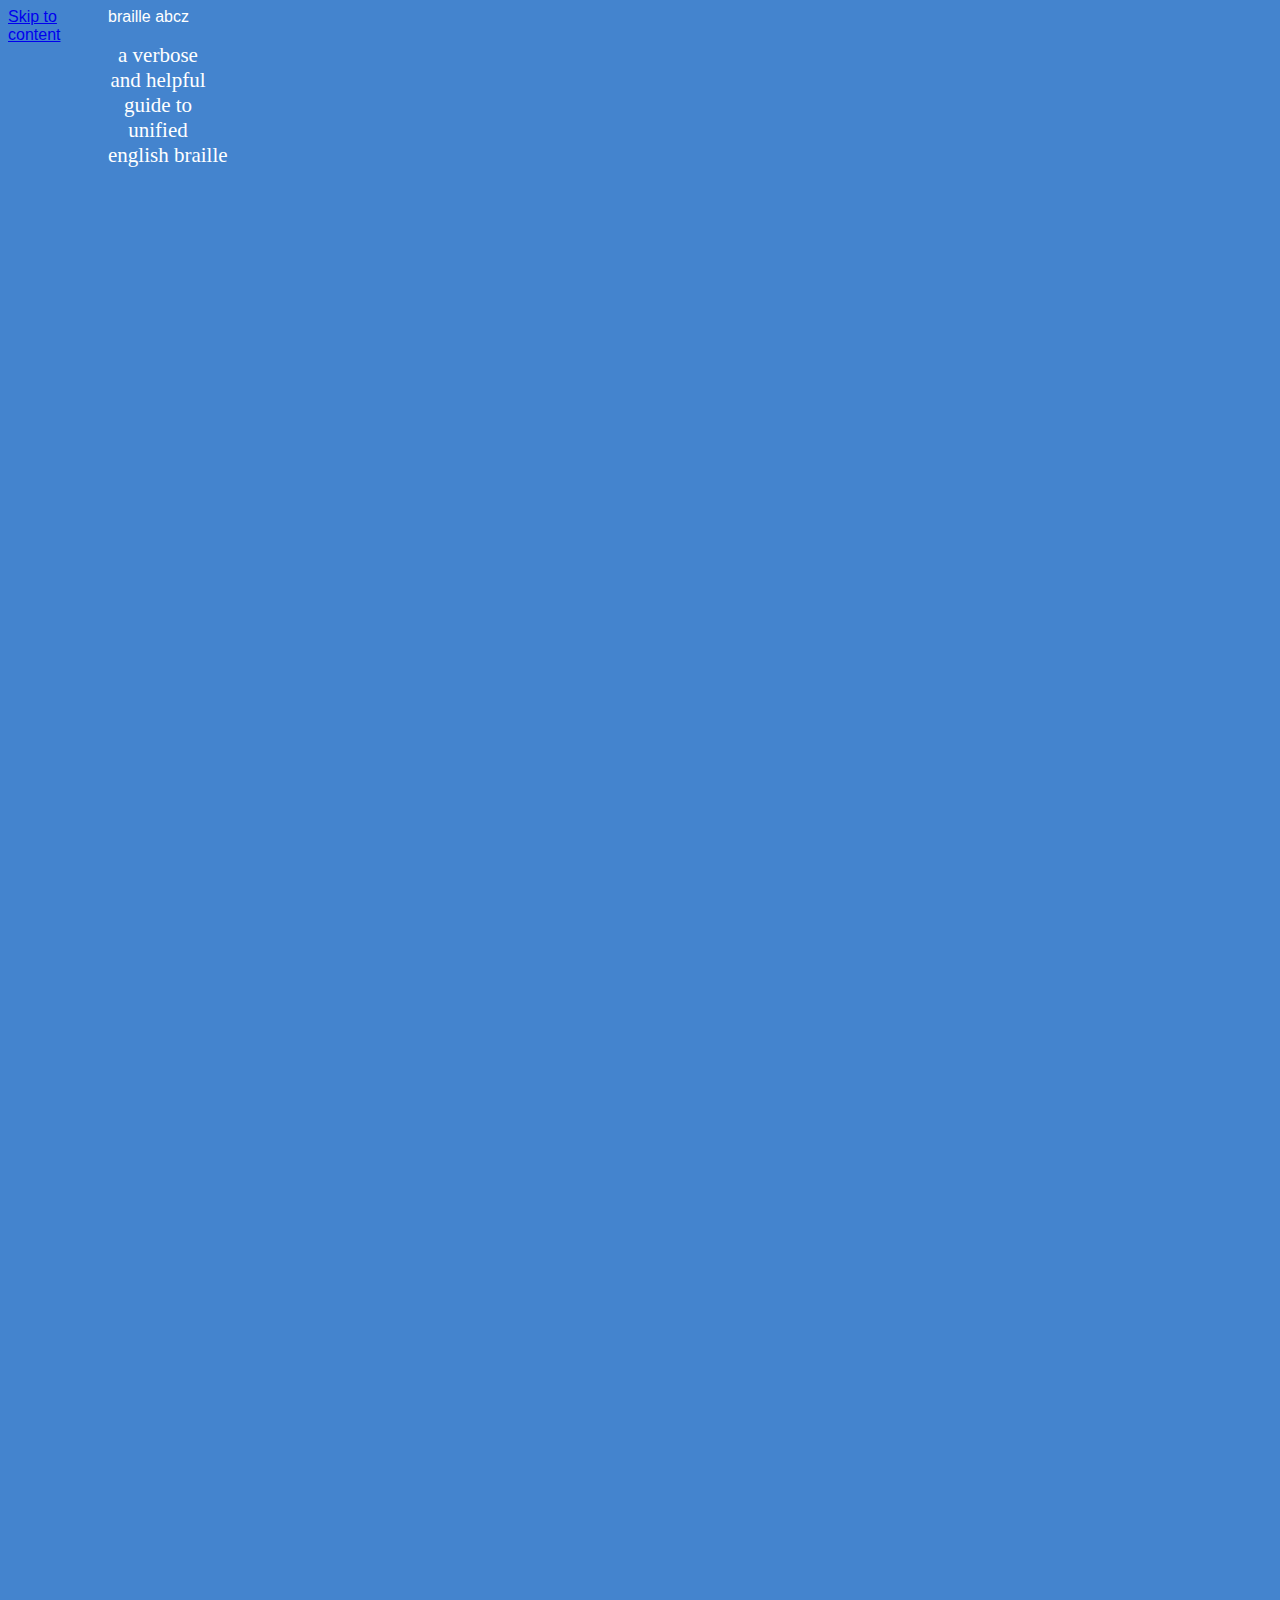
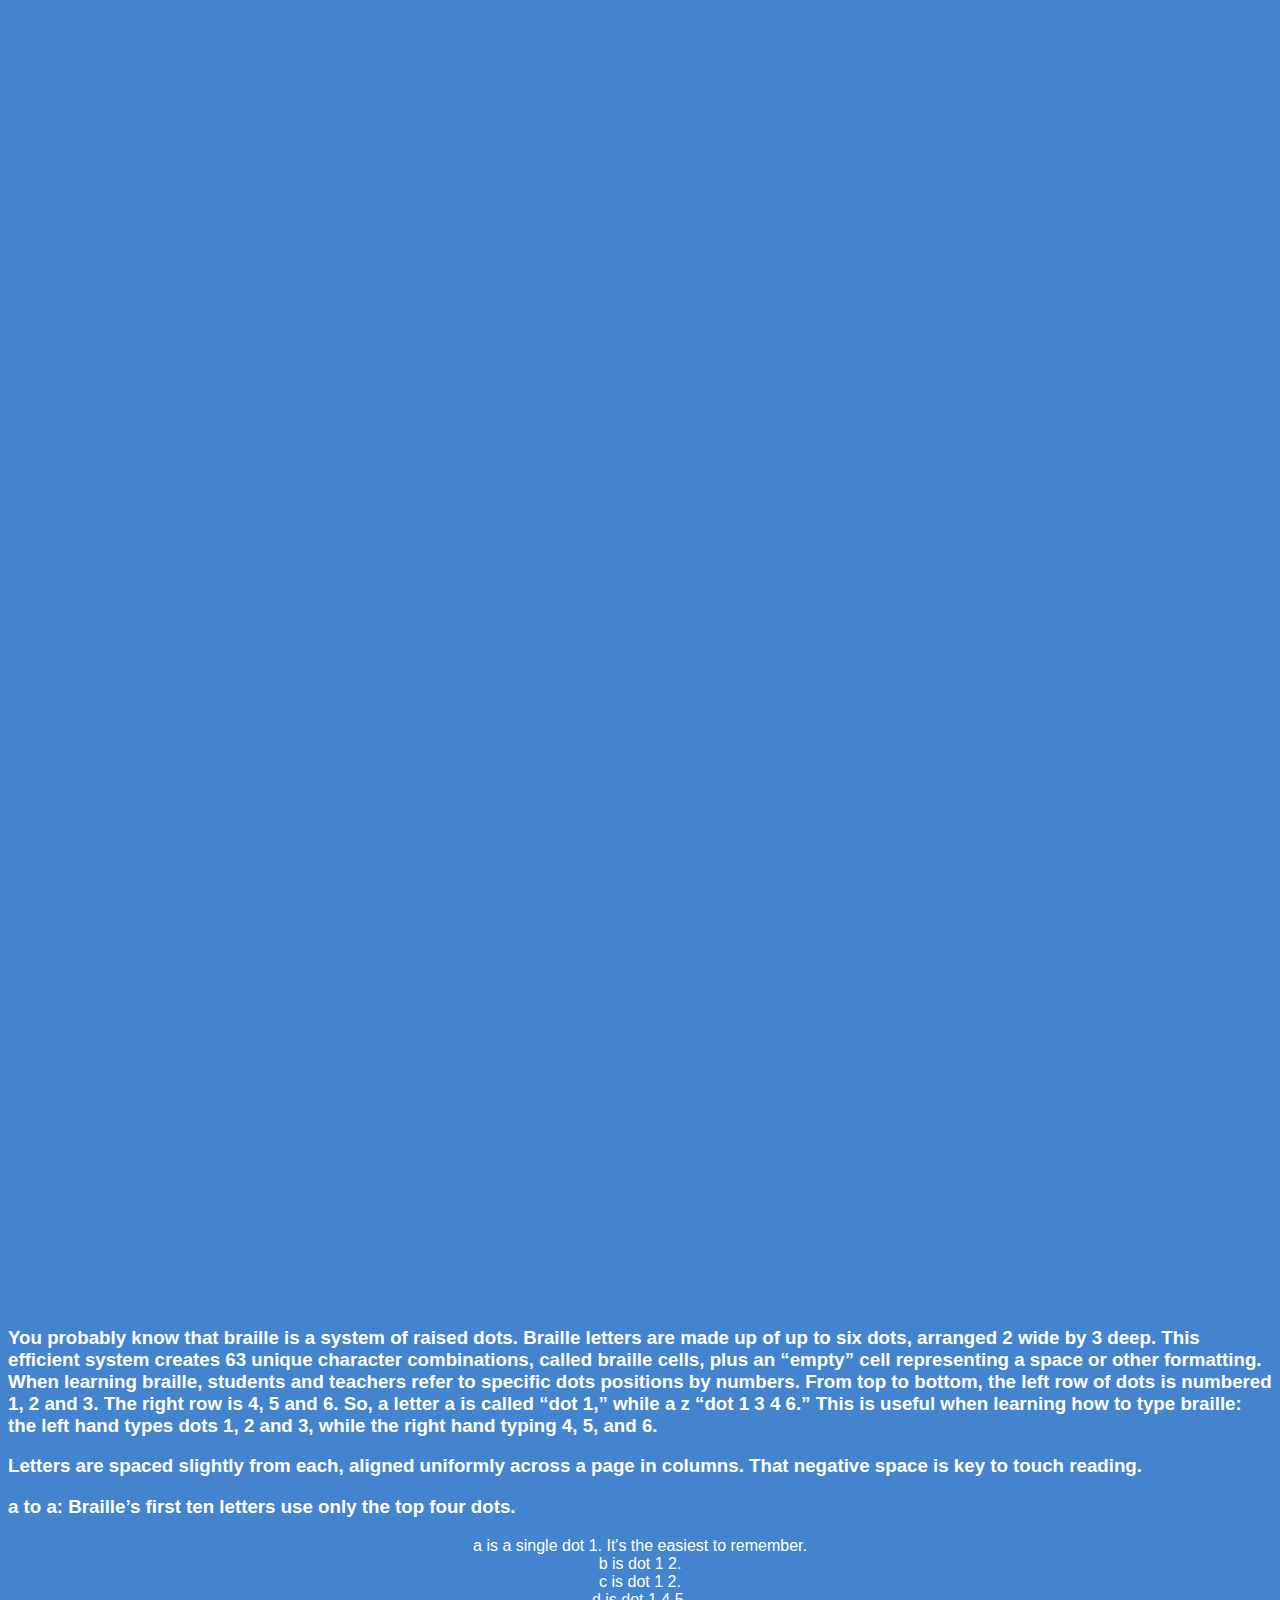
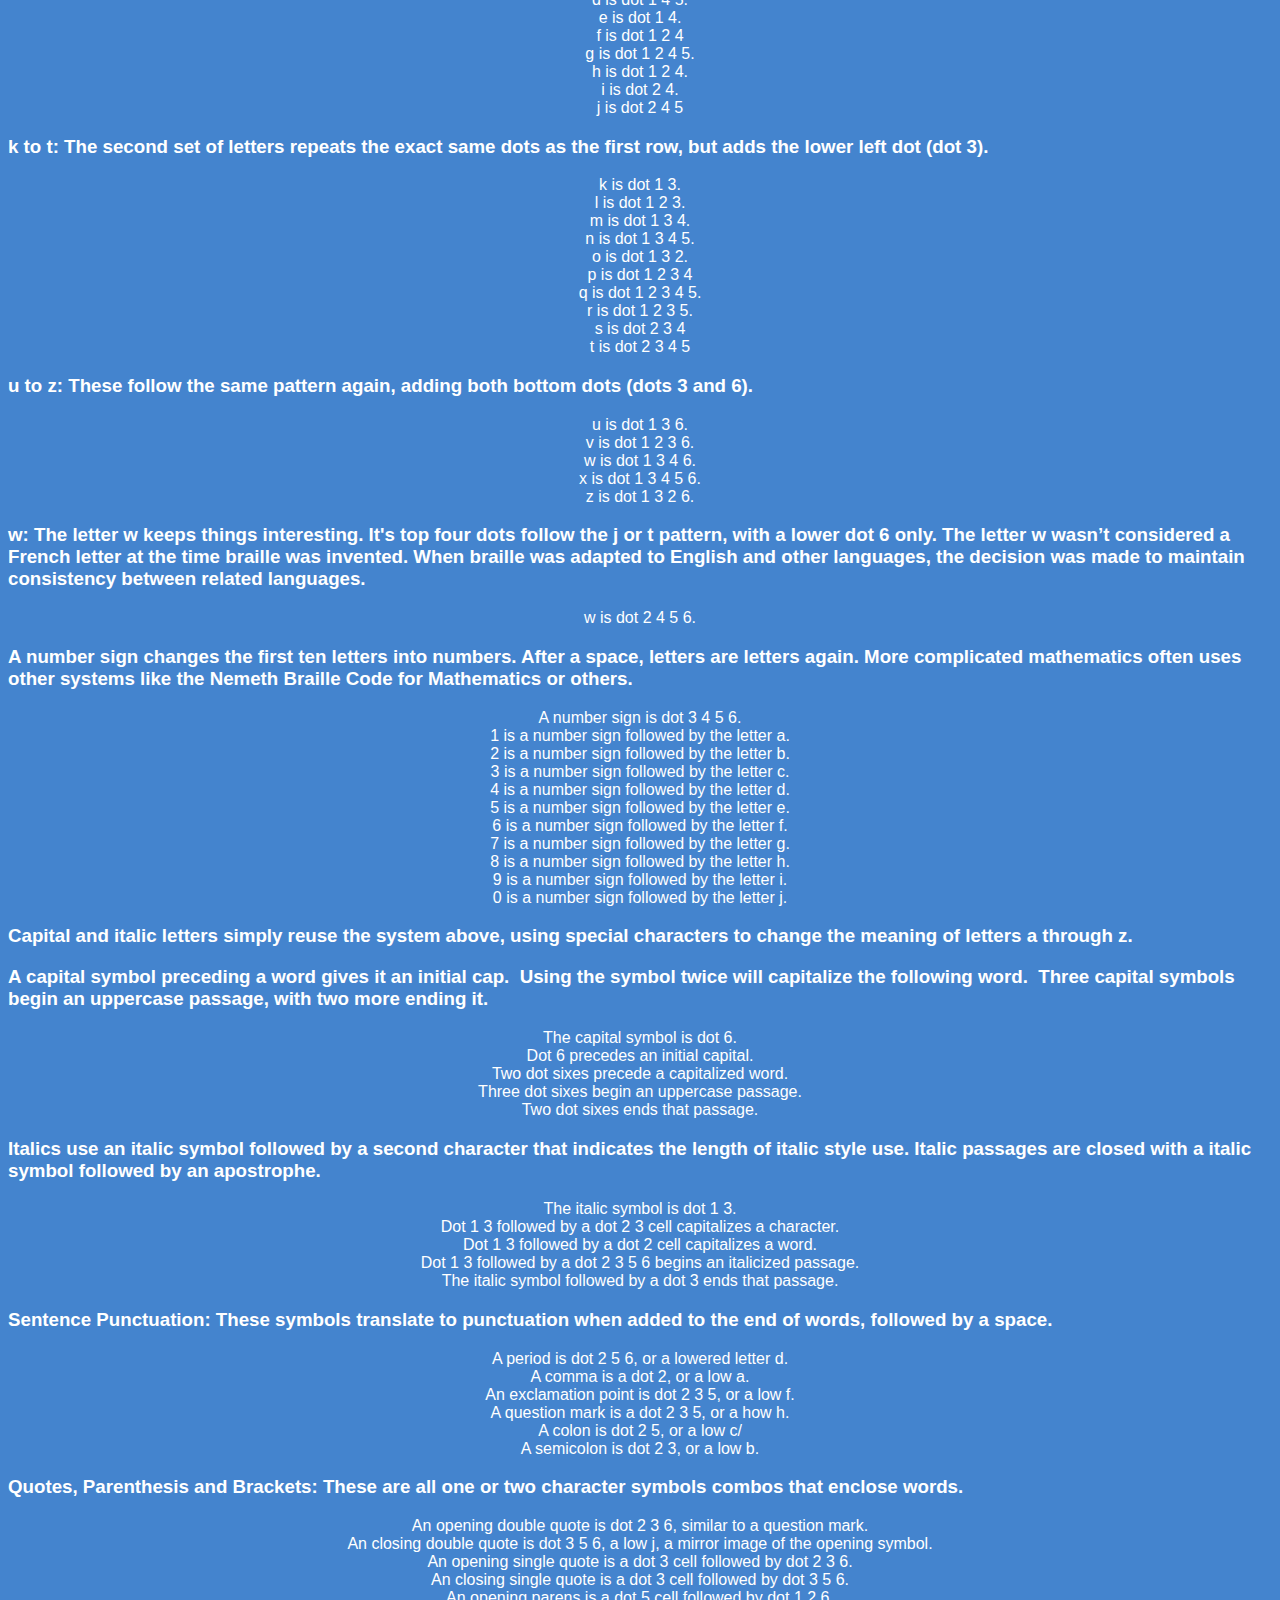
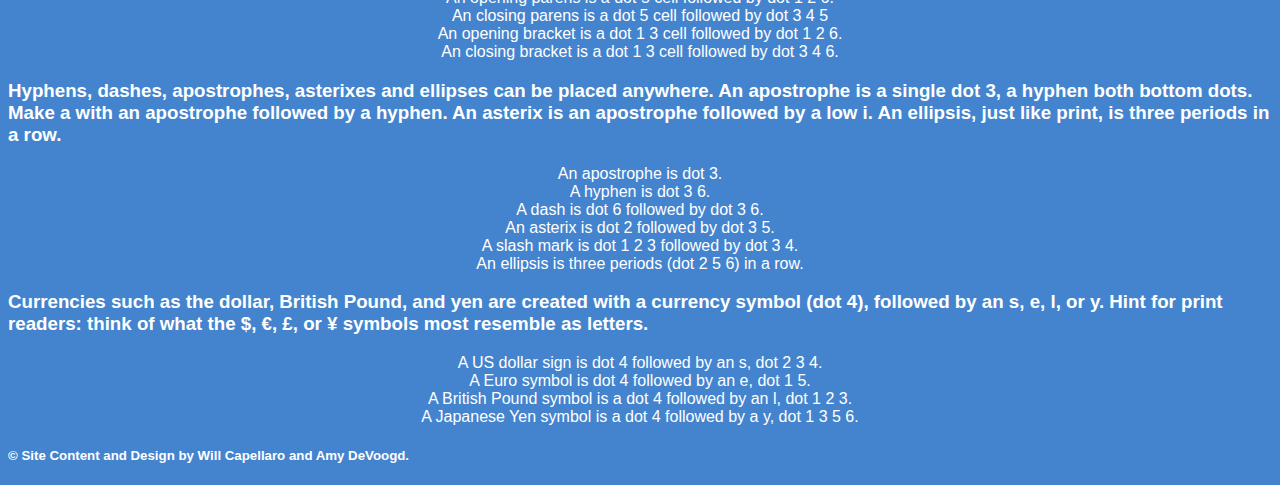
==== index.html @ 4ceb0cb9 "First commit for gh-pages" ====
<!DOCTYPE html>
<html lang="en-us">

<head>
  <meta http-equiv="X-UA-Compatible" content="IE=Edge">
  <meta name="viewport" content="width=device-width, initial-scale=1.0">
  <meta charset="UTF-8">

  <title>BrailleABCZ</title>

  <!-- Google fonts -->


  <!-- CSS -->
  <link rel="stylesheet" type="text/css" href="styles/font-awesome.css">
  <link rel="stylesheet" type="text/css" href="styles/normalize.css">
  <link rel="stylesheet" type="text/css" href="styles/main.css">

</head>


<body>
	<div class="container">
	  	<a href="#maincontent">Skip to content</a> 
		<div class="header"
			<H1>braille abcz</H1>
		  	<h2> a verbose and helpful guide to unified english braille </h2>
	  	</div>
	</div>
	


	<main id="maincontent">
		<div class="dots">
	  		<h3>You probably know that braille is a system of raised dots. Braille letters are made up of up to six dots, arranged 2 wide by 3 deep. This efficient system creates 63 unique character combinations, called braille cells, plus an <q>empty</q> cell representing a space or other formatting.

	  		When learning braille, students and teachers refer to specific dots positions by numbers. From top to bottom, the left row of dots is numbered 1, 2 and 3. The right row is 4, 5 and 6. So, a letter a is called <q>dot 1,</q> while a z <q>dot 1 3 4 6.</q> This is useful when learning how to type braille: the left hand types dots 1, 2 and 3, while the right hand typing 4, 5, and 6.</h3>
	  	</div>
	  	<div class="spacing">
	  		<h3>Letters are spaced slightly from each, aligned uniformly across a page in columns. That negative space is key to touch reading.</h3>
		</div>
		<div class="aj-caption">
			<h3>a to a: Braille’s first ten letters use only the top four dots. </h3>
		</div>
		<ul class="aj-content">
			<li>a is a single dot 1. It's the easiest to remember.</li>
			<li>b is dot 1 2.</li>
			<li>c is dot 1 2.</li>
			<li>d is dot 1 4 5.<li>
			<li>e is dot 1 4.</li>
			<li>f is dot 1 2 4</li>
			<li>g is dot 1 2 4 5.</li>
			<li>h is dot 1 2 4.</li>
			<li>i is dot 2 4.</li>
			<li>j is dot 2 4  5</li> 
		    </ul>
		<div class="kt-caption">
			<h3>k to t: The second set of letters repeats the exact same dots as the first row, but adds the lower left dot (dot 3).</h3>
		</div>
		<ul class="kt-content">
			<li>k is dot 1 3.</li>
			<li>l is dot 1 2 3.</li>
			<li>m is dot 1 3 4.</li>
			<li>n is dot 1 3 4 5.<li>
			<li>o is dot 1 3 2.</li>
			<li>p is dot 1 2 3 4</li>
			<li>q is dot 1 2 3 4 5.</li>
			<li>r is dot 1 2 3 5.</li>
			<li>s is dot 2 3 4</li>
			<li>t is dot 2 3 4 5</li> 
			</ul>
	  	<div class="uz-caption">
			<h3>u to z: These follow the same pattern again, adding both bottom dots (dots 3 and 6).</h3>
		</div>
			<ul class="uz-content">
				<li>u is dot 1 3 6.</li>
				<li>v is dot 1 2 3 6.</li>
				<li>w is dot 1 3 4 6.</li>
				<li>x is dot 1 3 4 5 6.<li>
				<li>z is dot 1 3 2 6.</li>
			</ul>
		<div class="w-caption">
			<h3>w: The letter w keeps things interesting. It's top four dots follow the j or t pattern, with a lower dot 6 only.
			
			The letter w wasn’t considered a French letter at the time braille was invented. When braille was adapted to English and other languages, the decision was made to maintain consistency between related languages.</h3>			
		</div>
			<ul class="w-content">
				<li>w is dot 2 4 5 6.</li>
			</ul>
		</div>
		<div class="numbers-caption">
			<h3>A number sign changes the first ten letters into numbers. After a space, letters are letters again. More complicated mathematics often uses other systems like the Nemeth Braille Code for Mathematics or others.</h3>
		</div>
		<ul class="numbers-content">
			<li>A number sign is dot 3 4 5 6.</li>
			<li>1 is a number sign followed by the letter a.</li>
			<li>2 is a number sign followed by the letter b.</li>
			<li>3 is a number sign followed by the letter c.</li>
			<li>4 is a number sign followed by the letter d.</li>
			<li>5 is a number sign followed by the letter e.</li>
			<li>6 is a number sign followed by the letter f.</li>
			<li>7 is a number sign followed by the letter g.</li>
			<li>8 is a number sign followed by the letter h.</li>
			<li>9 is a number sign followed by the letter i.</li>
			<li>0 is a number sign followed by the letter j.</li>
		</ul>
		<div class="capsital-caption">
			<h3>Capital and italic letters simply reuse the system above, using special characters to change the meaning of letters a through z.</h3>
		</div>
		<div class="caps-caption">
			<h3>A capital symbol preceding a word gives it an initial cap.  Using the symbol twice will capitalize the following word.  Three capital symbols begin an uppercase passage, with two more ending it.</h3>
		</div>
		<ul class="caps-content">
			<li>The capital symbol is dot 6.</li>
			<li>Dot 6 precedes an initial capital.</li>
			<li>Two dot sixes precede a capitalized word.</li>
			<li>Three dot sixes begin an uppercase passage.</li>
			<li>Two dot sixes ends that passage.</li>
		</ul>
		<div class="ital-caption">
			<h3>Italics use an italic symbol followed by a second character that indicates the length of italic style use. Italic passages are closed with a italic symbol followed by an apostrophe.</h3>
		</div>
		<ul class="ital-content">
			<li>The italic symbol is dot 1 3.</li>
			<li>Dot 1 3 followed by a dot 2 3 cell capitalizes a character.</li>
			<li>Dot 1 3 followed by a dot 2 cell capitalizes a word.</li>
			<li>Dot 1 3 followed by a dot 2 3 5 6 begins an italicized passage.</li>
			<li>The italic symbol followed by a dot 3 ends that passage.</li>
		</ul>
		<div class="sentence-caption">
			<h3>Sentence Punctuation: These symbols translate to punctuation when added to the end of words, followed by a space.</h3>
		</div>
		<ul class="sentence-content">
			<li>A period is dot 2 5 6, or a lowered letter d.</li>
			<li>A comma is a dot 2, or a low a.</li>
			<li>An exclamation point is dot 2 3 5, or a low f.</li>
			<li>A question mark is a dot 2 3 5, or a how h.</li>
			<li>A colon is dot 2 5, or a low c/</li>
			<li>A semicolon is dot 2 3, or a low b.</li>
		</ul>
		<div class="enclosures-caption">
			<h3>Quotes, Parenthesis and Brackets: These are all one or two character symbols combos that enclose words.</h3>
		</div>
		<ul class="enclosures-content">
			<li>An opening double quote is dot 2 3 6, similar to a question mark.</li>
			<li>An closing double quote is dot 3 5 6, a low j, a mirror image of the opening symbol.</li>
			<li>An opening single quote is a dot 3 cell followed by dot 2 3 6.</li>
			<li>An closing single quote is a dot 3 cell followed by dot 3 5 6.</li>
			<li>An opening parens is a dot 5 cell followed by dot 1 2 6.</li>
			<li>An closing parens is a dot 5 cell followed by dot 3 4 5</li>		
			<li>An opening bracket is a dot 1 3 cell followed by dot 1 2 6.</li>
			<li>An closing bracket is a dot 1 3 cell followed by dot 3 4 6.</li>
		</ul>
		<div class="special-caption">
			<h3>Hyphens, dashes, apostrophes, asterixes and ellipses can be placed anywhere. An apostrophe is a single dot 3, a hyphen both bottom dots. Make a with an apostrophe followed by a hyphen. An asterix is an apostrophe followed by a low i. An ellipsis, just like print, is three periods in a row.</h3>
		</div>
		<ul class="special-content">
			<li>An apostrophe is dot 3.</li>
			<li>A hyphen is dot 3 6.</li>
			<li>A dash is dot 6 followed by dot 3 6.</li>
			<li>An asterix is dot 2 followed by dot 3 5.</li>
			<li>A slash mark is dot 1 2 3 followed by dot 3 4.</li>
			<li>An ellipsis is three periods (dot 2 5 6) in a row.</li>
		</ul>
		<div class="currency-caption">
			<h3>Currencies such as the dollar, British Pound, and yen are created with a currency symbol (dot 4), followed by an s, e, l, or y. Hint for print readers: think of what the $, €, £, or ¥ symbols most resemble as letters.</h3>
			</div>
		<ul class="currency-content">
			<li>A US dollar sign is dot 4 followed by an s, dot 2 3 4.</li>
			<li>A Euro symbol is dot 4 followed by an e, dot 1 5.</li>
			<li>A British Pound symbol is a dot 4 followed by an l, dot 1 2 3.</li>
			<li>A Japanese Yen symbol is a dot 4 followed by a y, dot 1 3 5 6.</li>
		</ul>
	</main>
	<footer>
		<h5>&copy; Site Content and Design by Will Capellaro and Amy DeVoogd.
	</footer>
</body>
---- styles/main.css ----
/* fonts */

body {
	font-family: 'Segoe UI', Helvetica, Arial, sans-serif;
	color: #FFF;
}

h1 {
	font-family: 'Segoe UI';
	font-size: 80px;
	font-weight: 900;
	text-align: center;
}

h2 {
	font-family: 'Lucida Grande';
	font-size: 21px;
	font-weight: 400;
	text-align: center;
	color: #FFF;
}


/* grid */

.container {
	display: grid;
/*	grid-template-columns: repeat(100px, 10fr);   */
    grid-template-columns: 100px 100px 100px 100px 100px 100px 100px 100px 100px 100px;
    grid-template-rows: 400px repeat(10, 50px 100px 100px);
	grid-gap: 0px;
}

body {
	background-color: #4484CE;
}

/* title */

.title {
	grid-column: 1 / -1;
	grid-row: 1 / 1;
}

ul, li {
  margin: 0;
  padding: 0;
  list-style: none;
}

ul {
	display: grid;
	text-align: center;
}

/* row-aj */

.rowaj-caption {
	text-align: center;
	grid-column: 4 / 7;
	grid-row: 2 / 2;
}

.rowaj-content {
	grid-column: 1 / -1;
	grid-row: 3 / 3;
	display: none;
}

.rowaj-content li:nth-child(1) {
	grid-column: 1 / 1;
	color: yellow
}

.rowaj-content li:nth-child(2) {
	grid-column: 2 / 2;
	color: green;
}

.rowaj-content li:nth-child(3) {
	grid-column: 3 / 3;
	color: orange;
}

.rowaj-content li::first-letter {
  font-weight: bold;
  color: red;
  display: relative;
}

.letters-caption {
	text-align: center;
	grid-column: 4 / 7;
	grid-row: 4 / 4;
}

.letters-grid {
	background: white;
	font-size: 3em;
	grid-row: 5 / 5;
	color: grey;
	align-items: center;
}

.letters-grid li:nth-child(1) {
	grid-column: 1 / 1;
}

.letters-grid li:nth-child(2) {
	grid-column: 2 / 2;
	margin: auto;
	justify-self: center;
	align-self: center;
	justify-items: center;
	align-items: center;
	justify-content: center;
	align-content: center;
}

.letters-grid li:nth-child(3) {
	grid-column: 3 / 3;
}

.letters-grid li:nth-child(4) {
	grid-column: 4 / 4;
}

.letters-grid li:nth-child(5) {
	grid-column: 5 / 5;
}

.letters-grid li:nth-child(6) {
	grid-column: 6 / 6;
}

.letters-grid li:nth-child(7) {
	grid-column: 7 / 7;
}

.letters-grid li:nth-child(8) {
	grid-column: 8 / 8;
}

.letters-grid li:nth-child(9) {
	grid-column: 9 / 9;
}

.letters-grid li:nth-child(10) {
	grid-column: 10 / 10;
}

.letters-grid {
	grid-column: 1 / -1;
	grid-row: 6 / 6;
}
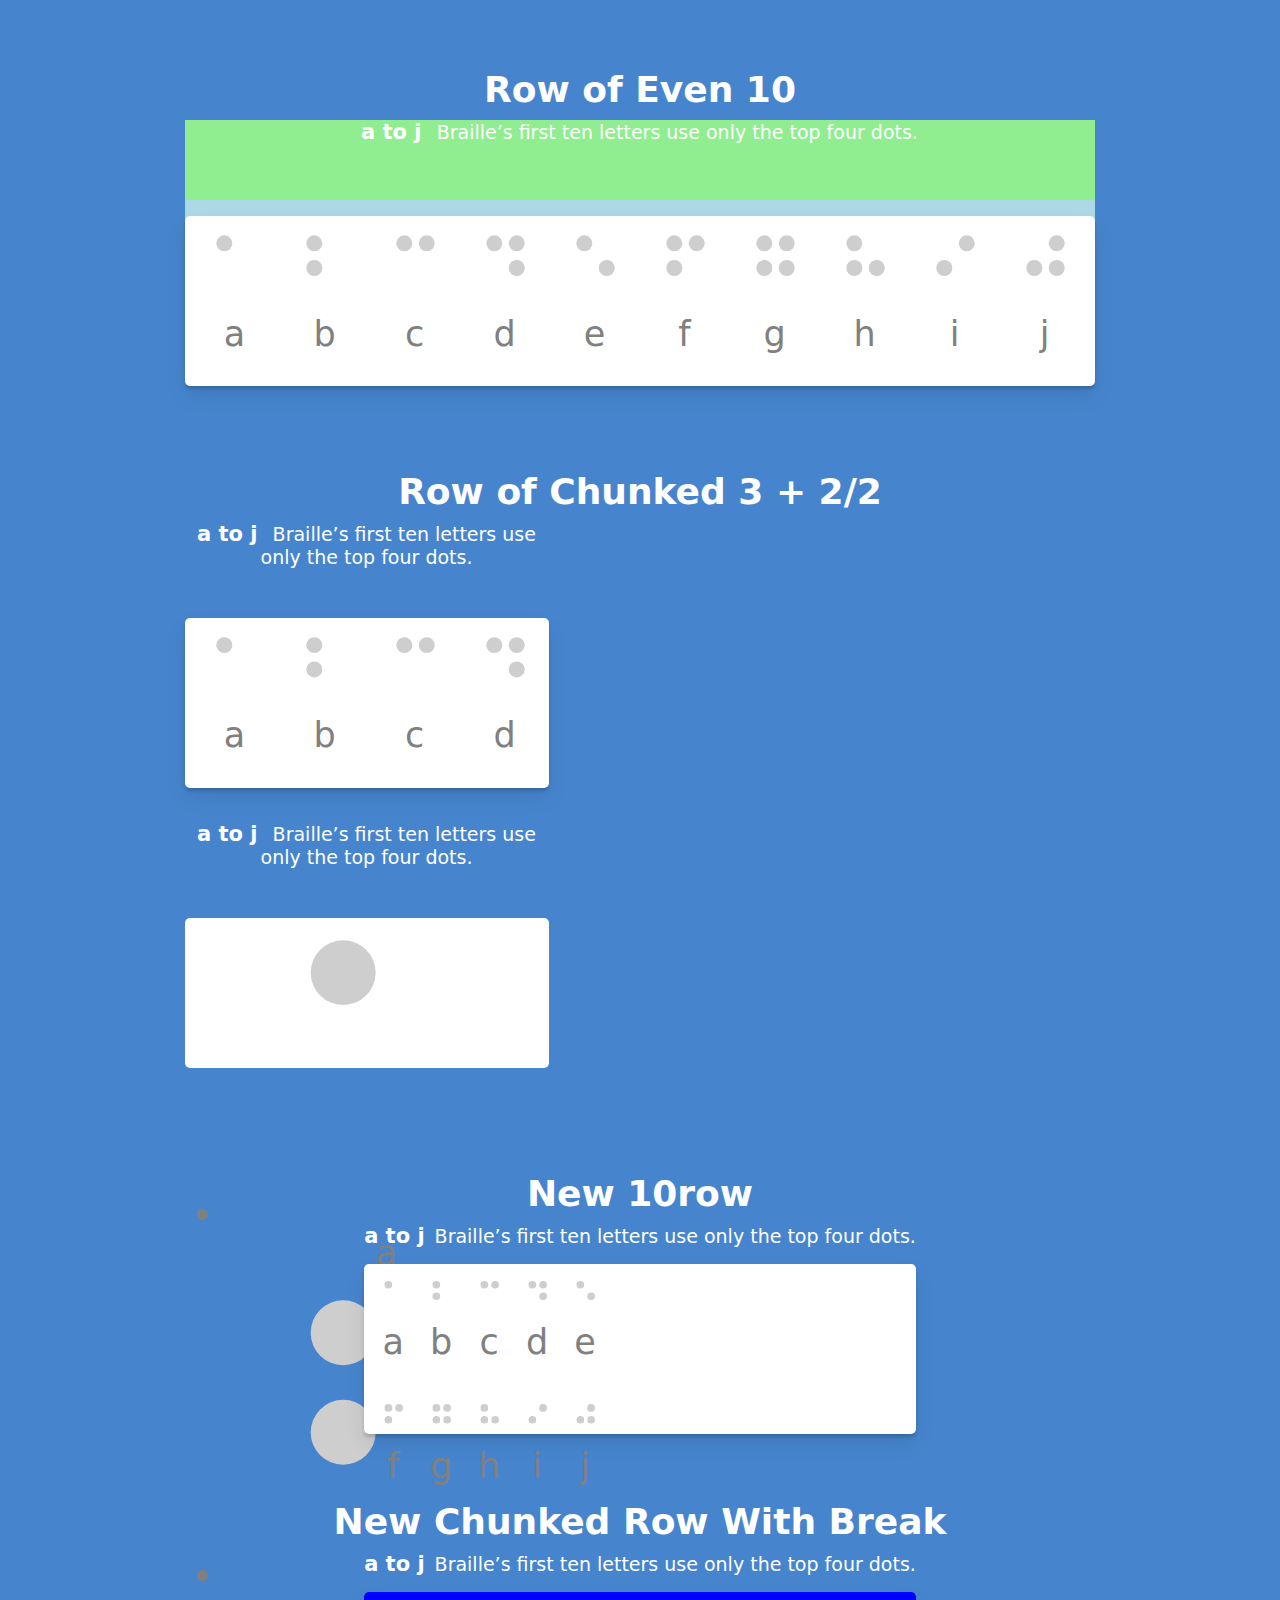
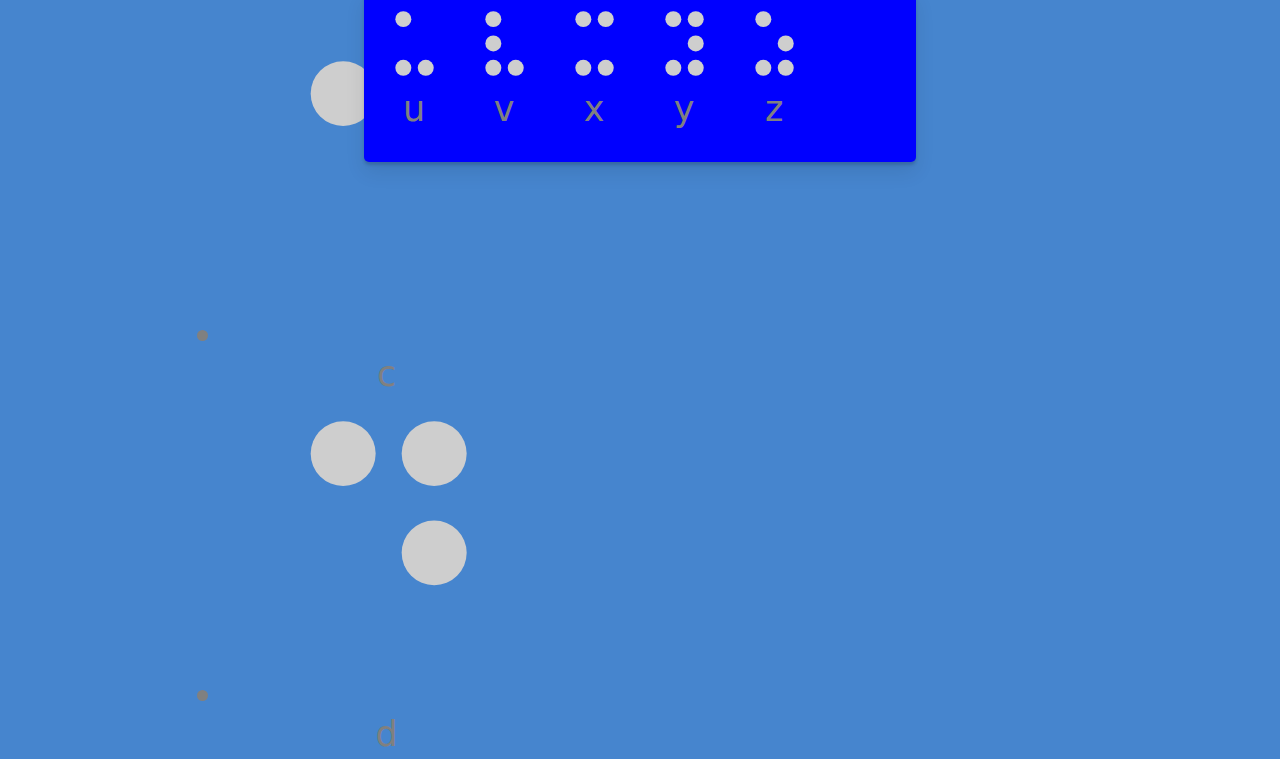
==== commit 05a3f85a: "iteration" ====
--- a/index.html
+++ b/index.html
@@ -5,176 +5,129 @@
   <meta http-equiv="X-UA-Compatible" content="IE=Edge">
   <meta name="viewport" content="width=device-width, initial-scale=1.0">
   <meta charset="UTF-8">
-
-  <title>BrailleABCZ</title>
-
-  <!-- Google fonts -->
-
-
-  <!-- CSS -->
+  <title>Use braille while you still can</title>
   <link rel="stylesheet" type="text/css" href="styles/font-awesome.css">
   <link rel="stylesheet" type="text/css" href="styles/normalize.css">
   <link rel="stylesheet" type="text/css" href="styles/main.css">
-
 </head>
 
 
 <body>
-	<div class="container">
-	  	<a href="#maincontent">Skip to content</a> 
-		<div class="header"
-			<H1>braille abcz</H1>
-		  	<h2> a verbose and helpful guide to unified english braille </h2>
-	  	</div>
-	</div>
-	
+	<main id="maincontent">
 
 
-	<main id="maincontent">
-		<div class="dots">
-	  		<h3>You probably know that braille is a system of raised dots. Braille letters are made up of up to six dots, arranged 2 wide by 3 deep. This efficient system creates 63 unique character combinations, called braille cells, plus an <q>empty</q> cell representing a space or other formatting.
 
-	  		When learning braille, students and teachers refer to specific dots positions by numbers. From top to bottom, the left row of dots is numbered 1, 2 and 3. The right row is 4, 5 and 6. So, a letter a is called <q>dot 1,</q> while a z <q>dot 1 3 4 6.</q> This is useful when learning how to type braille: the left hand types dots 1, 2 and 3, while the right hand typing 4, 5, and 6.</h3>
-	  	</div>
-	  	<div class="spacing">
-	  		<h3>Letters are spaced slightly from each, aligned uniformly across a page in columns. That negative space is key to touch reading.</h3>
+
+<h2>Row of Even 10</h2>
+
+	<div class="stripe_ten">
+		<div>
+			<h3>a to j</h3>
+			<p>Braille’s first ten letters use only the top four dots. </p>
 		</div>
-		<div class="aj-caption">
-			<h3>a to a: Braille’s first ten letters use only the top four dots. </h3>
+		<div>
+			<ul class="stripe_ten_ten_grid">
+			<li><img src="braille/dot1_a.svg" alt="a is a single dot 1. It's the easiest to remember." title="a is a single dot 1. It's the easiest to remember."><br>a</li>
+			<li><img src="braille/dot12_b.svg" alt="b is dot 1 2." title="b is dot 1 2."><br>b</li>
+			<li><img src="braille/dot14_c.svg" alt="c is dot 1 4." title="c is dot 1 4."><br>c</li>
+			<li title="d is dot 1 4 5."><img src="braille/dot145_d.svg" alt="d is dot 1 4 5."><br>d</li>
+			<li><img src="braille/dot15_e.svg" alt="e is dot 1 5." title="e is dot 1 5."><br>e</li>
+			<li><img src="braille/dot124_f.svg" alt="f is dot 1 2 4." title="f is dot 1 2 4."><br>f</li>
+			<li><img src="braille/dot1245_g.svg" alt="g is dot 1 2 4 5." title="g is dot 1 2 4 5."><br>g</li>
+			<li><img src="braille/dot125_h.svg" alt="h is dot 1 2 5." title="h is dot 1 2 5."><br>h</li>
+			<li><img src="braille/dot24_i.svg" alt="i is dot 2 4." title="i is dot 2 4."><br>i</li>
+			<li><img src="braille/dot245_j.svg" alt="j is dot 2 4 5." title="j is dot 2 4 5."><br>j</li> 
 		</div>
-		<ul class="aj-content">
-			<li>a is a single dot 1. It's the easiest to remember.</li>
-			<li>b is dot 1 2.</li>
-			<li>c is dot 1 2.</li>
-			<li>d is dot 1 4 5.<li>
-			<li>e is dot 1 4.</li>
-			<li>f is dot 1 2 4</li>
-			<li>g is dot 1 2 4 5.</li>
-			<li>h is dot 1 2 4.</li>
-			<li>i is dot 2 4.</li>
-			<li>j is dot 2 4  5</li> 
-		    </ul>
-		<div class="kt-caption">
-			<h3>k to t: The second set of letters repeats the exact same dots as the first row, but adds the lower left dot (dot 3).</h3>
+		</ul>	
+	</div>
+
+
+<h2>Row of Chunked 3 + 2/2</h2>
+
+	<div class="stripe_four">
+		<div>
+			<h3>a to j</h3>
+			<p>Braille’s first ten letters use only the top four dots. </p>
 		</div>
-		<ul class="kt-content">
-			<li>k is dot 1 3.</li>
-			<li>l is dot 1 2 3.</li>
-			<li>m is dot 1 3 4.</li>
-			<li>n is dot 1 3 4 5.<li>
-			<li>o is dot 1 3 2.</li>
-			<li>p is dot 1 2 3 4</li>
-			<li>q is dot 1 2 3 4 5.</li>
-			<li>r is dot 1 2 3 5.</li>
-			<li>s is dot 2 3 4</li>
-			<li>t is dot 2 3 4 5</li> 
+		<div>
+			<ul class="stripe_four_four_grid">
+			<li><img src="braille/dot1_a.svg" alt="a is a single dot 1. It's the easiest to remember." title="a is a single dot 1. It's the easiest to remember."><br>a</li>
+			<li><img src="braille/dot12_b.svg" alt="b is dot 1 2." title="b is dot 1 2."><br>b</li>
+			<li><img src="braille/dot14_c.svg" alt="c is dot 1 4." title="c is dot 1 4."><br>c</li>
+			<li title="d is dot 1 4 5."><img src="braille/dot145_d.svg" alt="d is dot 1 4 5."><br>d</li>
+		</div>
+		</ul>	
+	</div>
+
+		<div class="stripe_four">
+		<div>
+			<h3>a to j</h3>
+			<p>Braille’s first ten letters use only the top four dots. </p>
+		</div>
+		<div>
+			<ul>
+			<li><img src="braille/dot1_a.svg" alt="a is a single dot 1. It's the easiest to remember." title="a is a single dot 1. It's the easiest to remember."><br>a</li>
+			<li><img src="braille/dot12_b.svg" alt="b is dot 1 2." title="b is dot 1 2."><br>b</li>
+			<li><img src="braille/dot14_c.svg" alt="c is dot 1 4." title="c is dot 1 4."><br>c</li>
+			<li title="d is dot 1 4 5."><img src="braille/dot145_d.svg" alt="d is dot 1 4 5."><br>d</li>
+		</div>
+		</ul>	
+	</div>
+
+
+
+
+
+	<h2>New 10row</h2>
+
+	<div class="new_content_section">
+
+		<div></div>
+		<div class="new_az_content_strip">
+			<div>
+				<h3>a to j</h3><h4>Braille’s first ten letters use only the top four dots. </h4>
+			</div>
+
+			<div>
+			<ul class="new_ten_grid">
+				<li><img src="braille/dot1_a.svg" alt="a is a single dot 1. It's the easiest to remember." title="a is a single dot 1. It's the easiest to remember."><br>a</li>
+				<li><img src="braille/dot12_b.svg" alt="b is dot 1 2." title="b is dot 1 2."><br>b</li>
+				<li><img src="braille/dot14_c.svg" alt="c is dot 1 4." title="c is dot 1 4."><br>c</li>
+				<li title="d is dot 1 4 5."><img src="braille/dot145_d.svg" alt="d is dot 1 4 5."><br>d</li>
+				<li><img src="braille/dot15_e.svg" alt="e is dot 1 5." title="e is dot 1 5."><br>e</li>
+				<li><img src="braille/dot124_f.svg" alt="f is dot 1 2 4." title="f is dot 1 2 4."><br>f</li>
+				<li><img src="braille/dot1245_g.svg" alt="g is dot 1 2 4 5." title="g is dot 1 2 4 5."><br>g</li>
+				<li><img src="braille/dot125_h.svg" alt="h is dot 1 2 5." title="h is dot 1 2 5."><br>h</li>
+				<li><img src="braille/dot24_i.svg" alt="i is dot 2 4." title="i is dot 2 4."><br>i</li>
+				<li><img src="braille/dot245_j.svg" alt="j is dot 2 4 5." title="j is dot 2 4 5."><br>j</li> 
 			</ul>
-	  	<div class="uz-caption">
-			<h3>u to z: These follow the same pattern again, adding both bottom dots (dots 3 and 6).</h3>
+			</div>
 		</div>
-			<ul class="uz-content">
-				<li>u is dot 1 3 6.</li>
-				<li>v is dot 1 2 3 6.</li>
-				<li>w is dot 1 3 4 6.</li>
-				<li>x is dot 1 3 4 5 6.<li>
-				<li>z is dot 1 3 2 6.</li>
-			</ul>
-		<div class="w-caption">
-			<h3>w: The letter w keeps things interesting. It's top four dots follow the j or t pattern, with a lower dot 6 only.
-			
-			The letter w wasn’t considered a French letter at the time braille was invented. When braille was adapted to English and other languages, the decision was made to maintain consistency between related languages.</h3>			
+	</div>
+
+	<h2>New Chunked Row With Break</h2>
+
+	<div class="new_content_section">
+
+		<div></div>
+		<div class="new_az_content_strip">
+			<div>
+				<h3>a to j</h3><h4>Braille’s first ten letters use only the top four dots. </h4>
+			</div>
+
+			<div>
+				<ul class="uz_grid">
+					<li><img src="braille/dot136_u.svg" alt="u is dot 1 3 6." title="u is dot 1 3 6."><br>u</li>
+					<li><img src="braille/dot1236_v.svg" alt="v is dot 1 2 3 6." title="v is dot 1 2 3 6."><br>v</li>
+					<li><img src="braille/dot1346_x.svg" alt="x is dot 1 3 4 6." title="x is dot 1 3 4 6."><br>x</li>
+					<li><img src="braille/dot13456_y.svg" alt="y is dot 1 3 4 5 6." title="y is dot 1 3 4 5 6."><br>y</li>
+					<li><img src="braille/dot1356_z.svg" alt="z is dot 1 3 5 6." title="z is dot 1 3 5 6."><br>z</li>
+				</ul>
+			</div>
 		</div>
-			<ul class="w-content">
-				<li>w is dot 2 4 5 6.</li>
-			</ul>
-		</div>
-		<div class="numbers-caption">
-			<h3>A number sign changes the first ten letters into numbers. After a space, letters are letters again. More complicated mathematics often uses other systems like the Nemeth Braille Code for Mathematics or others.</h3>
-		</div>
-		<ul class="numbers-content">
-			<li>A number sign is dot 3 4 5 6.</li>
-			<li>1 is a number sign followed by the letter a.</li>
-			<li>2 is a number sign followed by the letter b.</li>
-			<li>3 is a number sign followed by the letter c.</li>
-			<li>4 is a number sign followed by the letter d.</li>
-			<li>5 is a number sign followed by the letter e.</li>
-			<li>6 is a number sign followed by the letter f.</li>
-			<li>7 is a number sign followed by the letter g.</li>
-			<li>8 is a number sign followed by the letter h.</li>
-			<li>9 is a number sign followed by the letter i.</li>
-			<li>0 is a number sign followed by the letter j.</li>
-		</ul>
-		<div class="capsital-caption">
-			<h3>Capital and italic letters simply reuse the system above, using special characters to change the meaning of letters a through z.</h3>
-		</div>
-		<div class="caps-caption">
-			<h3>A capital symbol preceding a word gives it an initial cap.  -Using the symbol twice will capitalize the following word.  -Three capital symbols begin an uppercase passage, with two more ending it.</h3>
-		</div>
-		<ul class="caps-content">
-			<li>The capital symbol is dot 6.</li>
-			<li>Dot 6 precedes an initial capital.</li>
-			<li>Two dot sixes precede a capitalized word.</li>
-			<li>Three dot sixes begin an uppercase passage.</li>
-			<li>Two dot sixes ends that passage.</li>
-		</ul>
-		<div class="ital-caption">
-			<h3>Italics use an italic symbol followed by a second character that indicates the length of italic style use. Italic passages are closed with a italic symbol followed by an apostrophe.</h3>
-		</div>
-		<ul class="ital-content">
-			<li>The italic symbol is dot 1 3.</li>
-			<li>Dot 1 3 followed by a dot 2 3 cell capitalizes a character.</li>
-			<li>Dot 1 3 followed by a dot 2 cell capitalizes a word.</li>
-			<li>Dot 1 3 followed by a dot 2 3 5 6 begins an italicized passage.</li>
-			<li>The italic symbol followed by a dot 3 ends that passage.</li>
-		</ul>
-		<div class="sentence-caption">
-			<h3>Sentence Punctuation: These symbols translate to punctuation when added to the end of words, followed by a space.</h3>
-		</div>
-		<ul class="sentence-content">
-			<li>A period is dot 2 5 6, or a lowered letter d.</li>
-			<li>A comma is a dot 2, or a low a.</li>
-			<li>An exclamation point is dot 2 3 5, or a low f.</li>
-			<li>A question mark is a dot 2 3 5, or a how h.</li>
-			<li>A colon is dot 2 5, or a low c/</li>
-			<li>A semicolon is dot 2 3, or a low b.</li>
-		</ul>
-		<div class="enclosures-caption">
-			<h3>Quotes, Parenthesis and Brackets: These are all one or two character symbols combos that enclose words.</h3>
-		</div>
-		<ul class="enclosures-content">
-			<li>An opening double quote is dot 2 3 6, similar to a question mark.</li>
-			<li>An closing double quote is dot 3 5 6, a low j, a mirror image of the opening symbol.</li>
-			<li>An opening single quote is a dot 3 cell followed by dot 2 3 6.</li>
-			<li>An closing single quote is a dot 3 cell followed by dot 3 5 6.</li>
-			<li>An opening parens is a dot 5 cell followed by dot 1 2 6.</li>
-			<li>An closing parens is a dot 5 cell followed by dot 3 4 5</li>		
-			<li>An opening bracket is a dot 1 3 cell followed by dot 1 2 6.</li>
-			<li>An closing bracket is a dot 1 3 cell followed by dot 3 4 6.</li>
-		</ul>
-		<div class="special-caption">
-			<h3>Hyphens, dashes, apostrophes, asterixes and ellipses can be placed anywhere. An apostrophe is a single dot 3, a hyphen both bottom dots. Make a with an apostrophe followed by a hyphen. An asterix is an apostrophe followed by a low i. An ellipsis, just like print, is three periods in a row.</h3>
-		</div>
-		<ul class="special-content">
-			<li>An apostrophe is dot 3.</li>
-			<li>A hyphen is dot 3 6.</li>
-			<li>A dash is dot 6 followed by dot 3 6.</li>
-			<li>An asterix is dot 2 followed by dot 3 5.</li>
-			<li>A slash mark is dot 1 2 3 followed by dot 3 4.</li>
-			<li>An ellipsis is three periods (dot 2 5 6) in a row.</li>
-		</ul>
-		<div class="currency-caption">
-			<h3>Currencies such as the dollar, British Pound, and yen are created with a currency symbol (dot 4), followed by an s, e, l, or y. Hint for print readers: think of what the $, €, £, or ¥ symbols most resemble as letters.</h3>
-			</div>
-		<ul class="currency-content">
-			<li>A US dollar sign is dot 4 followed by an s, dot 2 3 4.</li>
-			<li>A Euro symbol is dot 4 followed by an e, dot 1 5.</li>
-			<li>A British Pound symbol is a dot 4 followed by an l, dot 1 2 3.</li>
-			<li>A Japanese Yen symbol is a dot 4 followed by a y, dot 1 3 5 6.</li>
-		</ul>
+	</div>
+
+
 	</main>
-	<footer>
-		<h5>&copy; Site Content and Design by Will Capellaro and Amy DeVoogd.
-	</footer>
+
 </body>--- a/styles/main.css
+++ b/styles/main.css
@@ -1,156 +1,914 @@
 /* fonts */
 
+
+/*global */
+
 body {
-	font-family: 'Segoe UI', Helvetica, Arial, sans-serif;
+	font-family: "Segoe UI", "Avenir", Candara, "Bitstream Vera Sans", "DejaVu Sans", "Bitstream Vera Sans", "Trebuchet MS", Verdana, "Verdana Ref", sans-serif;
+}
+
+.az_content_strip {
+	display: grid;
+}
+
+.new_az_content_strip {
+	display: grid;
+}
+
+a {
+	color: white;
+	border-bottom: 2px solid white;
+	text-decoration: none;
+	transition: border-bottom .25s;
+    transition: padding-bottom .25s;
+}
+
+a:hover {
+	color: pink;
+	padding-bottom: 2px;
+	border-bottom: 3px solid pink;
+    transition: border-bottom .15s;
+    transition: padding-bottom .15s;
+}
+
+span.avoidwrap { display:inline-block; }
+
+ul {
+	border-radius: 5px;
+	background-color: white;
+	height: 150px;
+}
+
+
+/* smallest breakpoint */
+
+/*
+
+
+  /$$$$$$        /$$      /$$        /$$$$$$        /$$             /$$      
+ /$$__  $$      | $$$    /$$$       /$$__  $$      | $$            | $$      
+| $$  \__/      | $$$$  /$$$$      | $$  \ $$      | $$            | $$      
+|  $$$$$$       | $$ $$/$$ $$      | $$$$$$$$      | $$            | $$      
+ \____  $$      | $$  $$$| $$      | $$__  $$      | $$            | $$      
+ /$$  \ $$      | $$\  $ | $$      | $$  | $$      | $$            | $$      
+|  $$$$$$/      | $$ \/  | $$      | $$  | $$      | $$$$$$$$      | $$$$$$$$
+ \______/       |__/     |__/      |__/  |__/      |________/      |________/
+                                                                             
+                                                                             
+                                                                             
+
+             */      
+
+
+
+body {
+	font-weight: 100;
 	color: #FFF;
+	background-color: hsl(212, 58%, 54%);
+	text-align: center;
+	padding-top: 10px;
+	display: grid;
+	grid-template-columns: minmax(1em, 1fr) auto minmax(1em, 1fr);
+}
+
+main {
+	grid-column: 2 / 3;
 }
 
 h1 {
-	font-family: 'Segoe UI';
-	font-size: 80px;
+	font-size: 44px;
 	font-weight: 900;
 	text-align: center;
-}
+	line-height: 100%;
+/*	transition: font-size .15s;
+*/}
 
 h2 {
-	font-family: 'Lucida Grande';
+	font-size: 36px;
+	font-weight: 900;
+	text-align: center;
+	line-height: 0px;
+	margin-top: 2em;
+}
+
+h6 {
+	font-size: 15px;
+	font-weight: 700;
+	text-align: center;
+	color: #FFF;
+	opacity: .6;
+	padding-bottom: 20px;
+	padding-left: 40px;
+	padding-right: 40px;
+/*	transition: font-size .15s;
+*/
+}
+
+.content_selector {
+margin: 0 4em;
+}
+
+.explainer_box {
+	margin: 2em auto;
+	text-align: left;
+	width: 90%;
+}
+
+select {
+   background: transparent;
+   color: white;
+   border: none;
+   	font-weight: 500;
+	text-align: center;
+   font-size: 19px;
+   height: 29px;
+   padding: 5px; /* If you add too much padding here, the options won't show in IE */
+   width: 268px;
+   margin-bottom: 20px;
+   -webkit-border-radius: 5px;
+   -moz-border-radius: 5px;
+   border-radius: 5px;
+   background-color: #0365bc;
+   width:165px;   
+}
+
+
+h3 {
 	font-size: 21px;
-	font-weight: 400;
+	font-weight: 700;
 	text-align: center;
 	color: #FFF;
-}
-
+	display: inline;
+	padding-right: 10px;
+		    transition        : font-size .15s;
+
+}
+
+h4 {
+	font-weight: 300;
+	font-size: 19px;
+	text-align: center;
+	display: inline;
+	transition        : font-size .15s;
+}
+
+p {
+	font-weight: 500;
+	font-size: 19px;
+	text-align: center;
+	display: inline;
+	transition        : font-size .15s;
+}
+
+
+h5 {
+	font-weight: 500;
+	font-size: 19px;
+	text-align: center;
+	display: inline;
+	transition        : font-size .15s;
+}
+
+/*svg {
+  border: 5px solid currentColor;
+}*/
 
 /* grid */
 
-.container {
-	display: grid;
-/*	grid-template-columns: repeat(100px, 10fr);   */
-    grid-template-columns: 100px 100px 100px 100px 100px 100px 100px 100px 100px 100px;
-    grid-template-rows: 400px repeat(10, 50px 100px 100px);
-	grid-gap: 0px;
+#maincontent {
+/*	align-items: center;
+*/
+	
+}
+
+.content_section {
+	display: grid;
+	grid-template-columns: 1fr auto 1fr;
+	grid-template-rows: auto;
+}
+
+.new_content_section {
+	display: grid;
+	grid-template-columns: 1fr auto 1fr;
+	grid-template-rows: auto;
+}
+
+.generic_content_strip {
+	display: grid;
+	grid-template-columns: repeat(5, 50px);
+	grid-template-rows: repeat(1, auto);
+}
+
+.az_content_strip {
+	grid-template-columns: repeat(5, 50px);
+	grid-template-rows: repeat(1, auto);
+}
+
+.az_content_strip ul {
+}
+
+.az_content_strip div:nth-child(1) {
+	grid-column: 1 / -1;
+	grid-row: 1 / 2;
+}
+
+.az_content_strip div:nth-child(2) {
+	grid-column: 1 / -1;
+	grid-row: 2 / 3;
+}
+
+.az_content_strip div:nth-child(3) {
+	grid-column: 1 / -1;
+	grid-row: 3 / 4 ;
+}
+
+.az_content_strip div:nth-child(4) {
+	grid-column: 1 / -1;
+	grid-row: 4 / 5;
+}
+
+.az_content_strip div:nth-child(5) {
+	grid-column: 1 / -1;
+	grid-row: 5 / 6;
+}
+
+.az_content_strip div:nth-child(6) {
+	grid-column: 1 / -1;
+	grid-row: 6 / 7;
+}
+
+.az_content_strip div:nth-child(7) {
+	grid-column: 1 / -1;
+	grid-row: 7 / 8;
+}
+
+.az_content_strip div:nth-child(8) {
+	grid-column: 1 / -1;
+	grid-row: 8 / 9;
+	padding-right: 65px;
+		text-align: right;
+}
+
+.az_content_strip div:nth-child(9) {
+	grid-column: 5 / 6;
+	grid-row: 8 / 9;
+}
+
+.az_content_strip div:nth-child(8) h4 {
+	position: relative;
+	top:20px;
+}
+
+.ten_grid {
+	display: grid;
+	grid-template-columns: repeat(5, 38px);
+	grid-column: 2 / 3;
+	grid-row-gap: 30px; 
+	grid-column-gap: 10px;
+	list-style-type:none;
+	text-align: center;
+	font-weight: 500;
+	padding: 10px 10px 10px 10px;
+	box-shadow: 0 10px 20px rgba(0,0,0,0.09), 0 3px 3px rgba(0,0,0,0.15);
+	background-color: white;
+	transition: grid-template-columns 2s;
+}
+
+
+
+.six_grid {
+	display: grid;
+	grid-template-columns: repeat(3, 38px);
+	grid-column: 2 / 3;
+	grid-row-gap: 30px; 
+	grid-column-gap: 10px;
+	list-style-type:none;
+	text-align: center;
+	font-weight: 500;
+	padding: 10px 10px 10px 10px;
+	box-shadow: 0 10px 20px rgba(0,0,0,0.09), 0 3px 3px rgba(0,0,0,0.15);
+	background-color: white;
+	transition: grid-template-columns 2s;
+}
+
+
+.az_content_strip div:nth-child(2) ul {
+	border-top: 7px solid plum; 
+}
+
+.az_content_strip div:nth-child(4) ul {
+	border-top: 7px solid #98f79f; 
+}
+
+.az_content_strip div:nth-child(6) ul {
+	border-top: 7px solid salmon; 
+}
+
+.az_content_strip div:nth-child(9) ul {
+	border-top: 7px solid gold;
+}
+
+
+
+.uz_grid {
+	display: grid;
+	grid-template-columns: repeat(5, 38px);
+	grid-row-gap: 10px; 
+	grid-column-gap: 10px;
+	list-style-type:none;
+	text-align: center;
+	font-weight: 500;
+	padding: 10px 10px 10px 10px;
+	box-shadow: 0 10px 20px rgba(0,0,0,0.09), 0 3px 3px rgba(0,0,0,0.15);
+	background-color: white;
+}
+
+.new_uz_grid {
+	display: grid;
+	grid-template-columns: repeat(5, 38px);
+	grid-row-gap: 10px; 
+	grid-column-gap: 10px;
+	list-style-type:none;
+	text-align: center;
+	font-weight: 500;
+	padding: 10px 10px 10px 10px;
+	box-shadow: 0 10px 20px rgba(0,0,0,0.09), 0 3px 3px rgba(0,0,0,0.15);
+	background-color: white;
+}
+
+.four_grid {
+	display: grid;
+	grid-template-columns: repeat(4, 38px);
+	grid-row-gap: 10px; 
+	grid-column-gap: 10px;
+	list-style-type:none;
+	text-align: center;
+	font-weight: 500;
+	padding: 10px 10px 10px 10px;
+	box-shadow: 0 10px 20px rgba(0,0,0,0.09), 0 3px 3px rgba(0,0,0,0.15);
+	background-color: orange;
+}
+
+.number_example {
+	border-top: 7px solid teal;
+	display: grid;
+	grid-template-columns: repeat(5, 38px);
+	grid-row-gap: 10px; 
+	grid-column-gap: 10px;
+	list-style-type:none;
+	text-align: center;
+	font-weight: 500;
+	padding: 10px 10px 10px 10px;
+	box-shadow: 0 10px 20px rgba(0,0,0,0.09), 0 3px 3px rgba(0,0,0,0.15);
+	background-color: white;
+}
+
+
+.w_grid {
+
+	list-style-type:none;
+	padding: 5px 5px 5px 5px;
+	display: grid;
+	grid-template-columns: repeat(1, 38px);
+	background-color: white;
+}
+
+.any_grid {
+	border-top: 7px solid gold;
+	list-style-type:none;
+	padding: 5px 5px 5px 5px;
+	display: grid;
+	grid-template-columns: repeat(1, 38px);
+		background-color: white;
+}
+
+
+
+li {
+	color: grey;
+	padding-top: 5px;
+	padding-bottom: 5px;
+	font-size: 35px;
+}
+
+li:hover {
+	border-radius: 6px;
+	color: white;
+	margin: -5px;
+	background-color: hsl(212, 100%, 20%);
+	transition:all 0.2s ease;
+}
+
+/*img .braille {
+    height: auto; 
+    width: auto; 
+    max-width: 300px; 
+    max-height: 300px;
+}
+*/
+
+img {width: 60%;
+}
+
+@media (min-width: 550px) { /*------------------------------------*/
+
+/*
+
+
+ /$$      /$$     /$$$$$$$$     /$$$$$$$      /$$$$$$     /$$   /$$     /$$      /$$
+| $$$    /$$$    | $$_____/    | $$__  $$    |_  $$_/    | $$  | $$    | $$$    /$$$
+| $$$$  /$$$$    | $$          | $$  \ $$      | $$      | $$  | $$    | $$$$  /$$$$
+| $$ $$/$$ $$    | $$$$$       | $$  | $$      | $$      | $$  | $$    | $$ $$/$$ $$
+| $$  $$$| $$    | $$__/       | $$  | $$      | $$      | $$  | $$    | $$  $$$| $$
+| $$\  $ | $$    | $$          | $$  | $$      | $$      | $$  | $$    | $$\  $ | $$
+| $$ \/  | $$    | $$$$$$$$    | $$$$$$$/     /$$$$$$    |  $$$$$$/    | $$ \/  | $$
+|__/     |__/    |________/    |_______/     |______/     \______/     |__/     |__/
+                                                                                              
+                                                                                              
+*/                                                                                              
+
+
+
+
+
+.explainer_box {
+	margin: 2em auto;
+	padding-left: 1em;
+	border-left: 2px dashed white;
+	text-align: left;
+	width: 500px;
 }
 
 body {
-	background-color: #4484CE;
-}
-
-/* title */
-
-.title {
-	grid-column: 1 / -1;
-	grid-row: 1 / 1;
-}
-
-ul, li {
-  margin: 0;
-  padding: 0;
-  list-style: none;
-}
-
-ul {
-	display: grid;
-	text-align: center;
-}
-
-/* row-aj */
-
-.rowaj-caption {
-	text-align: center;
-	grid-column: 4 / 7;
-	grid-row: 2 / 2;
-}
-
-.rowaj-content {
-	grid-column: 1 / -1;
-	grid-row: 3 / 3;
-	display: none;
-}
-
-.rowaj-content li:nth-child(1) {
-	grid-column: 1 / 1;
-	color: yellow
-}
-
-.rowaj-content li:nth-child(2) {
-	grid-column: 2 / 2;
-	color: green;
-}
-
-.rowaj-content li:nth-child(3) {
-	grid-column: 3 / 3;
-	color: orange;
-}
-
-.rowaj-content li::first-letter {
-  font-weight: bold;
-  color: red;
-  display: relative;
-}
-
-.letters-caption {
-	text-align: center;
-	grid-column: 4 / 7;
-	grid-row: 4 / 4;
-}
-
-.letters-grid {
-	background: white;
-	font-size: 3em;
-	grid-row: 5 / 5;
-	color: grey;
-	align-items: center;
-}
-
-.letters-grid li:nth-child(1) {
-	grid-column: 1 / 1;
-}
-
-.letters-grid li:nth-child(2) {
-	grid-column: 2 / 2;
-	margin: auto;
-	justify-self: center;
-	align-self: center;
-	justify-items: center;
-	align-items: center;
-	justify-content: center;
-	align-content: center;
-}
-
-.letters-grid li:nth-child(3) {
-	grid-column: 3 / 3;
-}
-
-.letters-grid li:nth-child(4) {
-	grid-column: 4 / 4;
-}
-
-.letters-grid li:nth-child(5) {
-	grid-column: 5 / 5;
-}
-
-.letters-grid li:nth-child(6) {
-	grid-column: 6 / 6;
-}
-
-.letters-grid li:nth-child(7) {
-	grid-column: 7 / 7;
-}
-
-.letters-grid li:nth-child(8) {
-	grid-column: 8 / 8;
-}
-
-.letters-grid li:nth-child(9) {
-	grid-column: 9 / 9;
-}
-
-.letters-grid li:nth-child(10) {
-	grid-column: 10 / 10;
-}
-
-.letters-grid {
-	grid-column: 1 / -1;
-	grid-row: 6 / 6;
-}
-
+	padding-top: 10px;
+	grid-template-columns: minmax(1em, 1fr) 500px minmax(1em, 1fr);
+
+}
+
+h6 {
+	font-size: 20px;
+}
+
+.content_selector {
+margin: 0 0;
+}
+
+h4 {
+	}
+
+
+	.ten_grid {
+		display: grid;
+		grid-template-columns: repeat(5, 80px);
+	}
+
+
+
+	.new_ten_grid {
+		display: grid;
+		grid-template-columns: repeat(5, 80px);
+
+	}
+
+	.uz_grid {
+	display: grid;
+	grid-template-columns: repeat(5, 80px);
+	background-color: purple;
+	}
+
+	.new_uz_grid {
+	display: grid;
+	grid-template-columns: repeat(5, 80px);
+	background-color: purple;
+	}
+
+	.four_grid {
+	display: grid;
+	grid-template-columns: repeat(4, 80px);
+	color: brown;
+	}
+
+	.six_grid {
+		display: grid;
+		grid-template-columns: repeat(3, 80px);
+	}
+
+
+	.generic_content_strip {
+		display: grid;
+		grid-template-columns: repeat(5, 80px);
+	}
+
+
+	.az_content_strip {
+		grid-template-columns: repeat(5, 91px);
+	}
+
+
+	.az_content_strip div:nth-child(8) {
+	padding-right: 105px;
+	}
+
+	.w_grid {
+		display: grid;
+		grid-template-columns: repeat(1, 80px);
+		grid-row-gap: 20px; 
+		grid-column-gap: 10px;
+		color: grey;
+		list-style-type:none;
+		text-align: center;
+		font-weight: 500;
+		padding: 10px 15px 10px 8px;
+		box-shadow: 0 10px 20px rgba(0,0,0,0.09), 0 3px 3px rgba(0,0,0,0.15);
+		background-color: white;
+}
+
+.az_content_strip div:nth-child(8) h4 {
+	position: relative;
+	top:60px;
+
+	li {
+	font-size: 40px;
+	}
+
+	li:hover {
+		color: red;
+	}
+
+	img {width: 50%;
+	}
+
+}
+
+
+
+
+
+
+
+
+@media (min-width: 1100px) {  /* - - - - - - - - - - - - - - - - - - */
+
+                                                         
+
+
+
+
+/*  
+
+
+ /$$$$$$$        /$$$$$$        /$$$$$$ 
+| $$__  $$      |_  $$_/       /$$__  $$
+| $$  \ $$        | $$        | $$  \__/
+| $$$$$$$         | $$        | $$ /$$$$
+| $$__  $$        | $$        | $$|_  $$
+| $$  \ $$        | $$        | $$  \ $$
+| $$$$$$$/       /$$$$$$      |  $$$$$$/
+|_______/       |______/       \______/ 
+                                        
+                                        
+                                        
+*/
+
+body {
+	grid-template-columns: minmax(1em, 1fr) 911px minmax(1em, 1fr);
+}
+
+.content_selector {
+	margin: 0 2em;
+}
+
+
+.explainer_box {
+	margin: 2em auto;
+	text-align: left;
+	width: 800px;
+}
+
+h1 {
+	font-size: 55px;
+}
+
+
+
+.generic_content_strip {
+		grid-template-columns: repeat(10, 91px);
+
+	}
+
+
+.content_strip div {
+/*	grid-column: 1 / 11;
+*/	background-color: red;
+
+}
+
+.generic_content_strip div ul {
+/*	grid-column: 1 / 5;*/
+	background-color: yellow;
+	grid-column: 1 / 11;
+
+}
+
+	.az_content_strip {
+		grid-template-columns: repeat(10, 91px);
+			grid-template-rows: repeat(1, auto);
+
+	}
+
+	.ten_grid {
+		grid-template-columns: repeat(10, 80px);
+	}
+
+
+	.new_ten_grid {
+		grid-template-columns: repeat(10, 80px);
+	}
+
+	.six_grid {
+		grid-template-columns: repeat(6, 80px);
+	}
+
+
+	.uz_grid {
+	grid-template-columns: repeat(5, 80px);
+	background-color: blue;
+	}
+
+	.new_uz_grid {
+	grid-template-columns: repeat(5, 80px);
+	background-color: black;
+	}
+
+
+	.four_grid {
+	color: green;	
+	grid-template-columns: repeat(4, 91px);
+	}
+
+	.number_example {
+	grid-template-columns: repeat(5, 80px);
+	}
+
+
+
+	.az_content_strip div:nth-child(1) {
+	grid-column: 1 / 11;
+	grid-row: 1 / 2;
+	}
+
+	.az_content_strip div:nth-child(2) {
+		grid-column: 1 / 11;
+		grid-row: 2 / 3;
+	/*		background-color: orange;
+	*/
+	}
+
+	.az_content_strip div:nth-child(3) {
+		grid-column: 1 / 11;
+		grid-row: 3 / 4 ;
+	/*		background-color: yellow;
+	*/
+	}
+
+	.az_content_strip div:nth-child(4) {
+		grid-column: 1 / 11;
+		grid-row: 4 / 5;
+	/*		background-color: green;
+	*/
+	}
+
+	.az_content_strip div:nth-child(5) {
+		grid-column: 1 / 6;
+		grid-row: 5 / 6;
+	/*		background-color: blue;
+	*/
+	}
+
+	.az_content_strip div:nth-child(6) {
+		grid-column: 1 / 6;
+		grid-row: 6 / 7;
+	/*		background-color: purple;
+	*/
+	}
+
+	.az_content_strip div:nth-child(7) {
+		grid-column: 7 / 11;
+		grid-row: 5 / 6;
+	/*		background-color: red;
+	*/
+	}
+
+	.az_content_strip div:nth-child(8) {
+		grid-column: 7 / 11;
+		grid-row: 6 / 7;
+		padding-right: 108px;
+			text-align: right;
+
+	/*		background-color: orange;
+	*/
+	}
+
+	.az_content_strip div:nth-child(9) {
+		grid-column: 10 / 11;
+		grid-row: 6 / 7;
+	}
+
+	.az_content_strip div:nth-child(8) h4 {
+	position: relative;
+	top:50px;
+
+/*	img {width: 300%;
+	}*/
+
+
+}
+
+
+
+
+/* smallest breakpoint */
+
+/*
+
+
+  /$$$$$$        /$$      /$$        /$$$$$$        /$$             /$$      
+ /$$__  $$      | $$$    /$$$       /$$__  $$      | $$            | $$      
+| $$  \__/      | $$$$  /$$$$      | $$  \ $$      | $$            | $$      
+|  $$$$$$       | $$ $$/$$ $$      | $$$$$$$$      | $$            | $$      
+ \____  $$      | $$  $$$| $$      | $$__  $$      | $$            | $$      
+ /$$  \ $$      | $$\  $ | $$      | $$  | $$      | $$            | $$      
+|  $$$$$$/      | $$ \/  | $$      | $$  | $$      | $$$$$$$$      | $$$$$$$$
+ \______/       |__/     |__/      |__/  |__/      |________/      |________/
+                                                                             
+                                                                             
+                                                                             
+
+             */      
+
+
+
+
+
+.stripe_ten_ten_grid {
+	display: grid;
+	grid-template-columns: repeat(5, 38px);
+	grid-column: 2 / 3;
+	grid-row-gap: 30px; 
+	grid-column-gap: 10px;
+	list-style-type:none;
+	text-align: center;
+	font-weight: 500;
+	padding: 10px 10px 10px 10px;
+	box-shadow: 0 10px 20px rgba(0,0,0,0.09), 0 3px 3px rgba(0,0,0,0.15);
+	background-color: white;
+	transition: grid-template-columns 2s;
+}
+
+.stripe_four_four_grid {
+	display: grid;
+	grid-template-columns: repeat(4, 38px);
+	grid-column: 2 / 3;
+	grid-row-gap: 30px; 
+	grid-column-gap: 10px;
+	list-style-type:none;
+	text-align: center;
+	font-weight: 500;
+	padding: 10px 10px 10px 10px;
+	box-shadow: 0 10px 20px rgba(0,0,0,0.09), 0 3px 3px rgba(0,0,0,0.15);
+	background-color: white;
+	transition: grid-template-columns 2s;
+}
+
+.new_ten_grid {
+	display: grid;
+	grid-template-columns: repeat(5, 38px);
+	grid-column: 2 / 3;
+	grid-row-gap: 30px; 
+	grid-column-gap: 10px;
+	list-style-type:none;
+	text-align: center;
+	font-weight: 500;
+	padding: 10px 10px 10px 10px;
+	box-shadow: 0 10px 20px rgba(0,0,0,0.09), 0 3px 3px rgba(0,0,0,0.15);
+	background-color: white;
+	transition: grid-template-columns 2s;
+}
+
+
+
+
+@media (min-width: 550px) { /*------------------------------------*/
+
+/*
+
+
+ /$$      /$$     /$$$$$$$$     /$$$$$$$      /$$$$$$     /$$   /$$     /$$      /$$
+| $$$    /$$$    | $$_____/    | $$__  $$    |_  $$_/    | $$  | $$    | $$$    /$$$
+| $$$$  /$$$$    | $$          | $$  \ $$      | $$      | $$  | $$    | $$$$  /$$$$
+| $$ $$/$$ $$    | $$$$$       | $$  | $$      | $$      | $$  | $$    | $$ $$/$$ $$
+| $$  $$$| $$    | $$__/       | $$  | $$      | $$      | $$  | $$    | $$  $$$| $$
+| $$\  $ | $$    | $$          | $$  | $$      | $$      | $$  | $$    | $$\  $ | $$
+| $$ \/  | $$    | $$$$$$$$    | $$$$$$$/     /$$$$$$    |  $$$$$$/    | $$ \/  | $$
+|__/     |__/    |________/    |_______/     |______/     \______/     |__/     |__/
+                                                                                              
+                                                                                              
+*/                                                                                              
+
+
+
+
+	.stripe_ten_ten_grid {
+		display: grid;
+		grid-template-columns: repeat(5, 80px);
+		background-color: red;
+	}
+
+		.stripe_four_four_grid {
+		display: grid;
+		grid-template-columns: repeat(4, 80px);
+				background-color: yellow;
+	}
+
+
+
+
+
+@media (min-width: 1100px) {  /* - - - - - - - - - - - - - - - - - - */
+
+                                                         
+
+
+
+
+/*  
+
+
+ /$$$$$$$        /$$$$$$        /$$$$$$ 
+| $$__  $$      |_  $$_/       /$$__  $$
+| $$  \ $$        | $$        | $$  \__/
+| $$$$$$$         | $$        | $$ /$$$$
+| $$__  $$        | $$        | $$|_  $$
+| $$  \ $$        | $$        | $$  \ $$
+| $$$$$$$/       /$$$$$$      |  $$$$$$/
+|_______/       |______/       \______/ 
+                                        
+                                        
+                                        
+*/
+
+
+
+
+
+
+
+.stripe_ten_ten_grid {
+	grid-template-columns: repeat(10, 80px);
+	background-color: white;
+	list-style: none;
+}
+
+.stripe_ten {
+	display: grid;
+	grid-template-columns: repeat(10, 91px);
+	grid-template-rows: repeat(2, 80px);
+	height: 300px;
+}
+
+.stripe_ten div:nth-child(1) {
+	grid-column: 1 / 11;
+	grid-row: 1 / 2;
+	background-color: lightgreen;
+}
+
+	.stripe_ten div:nth-child(2) {
+	grid-column: 1 / 11;
+	grid-row: 2 / 3;
+	background-color: lightblue;
+}
+
+.stripe_four_four_grid {
+	grid-template-columns: repeat(4, 80px);
+	background-color: white;
+	list-style: none;
+}
+
+.stripe_four {
+		display: grid;
+		grid-template-columns: repeat(4, 91px);
+		grid-template-rows: repeat(2, 80px);
+		height: 300px;
+}
+
+.stripe_four div:nth-child(1) {
+	grid-column: 1 / 5;
+	grid-row: 1 / 2;
+
+}
+
+.stripe_four div:nth-child(2) {
+	grid-column: 1 / 5;
+	grid-row: 2 / 3;
+}
+
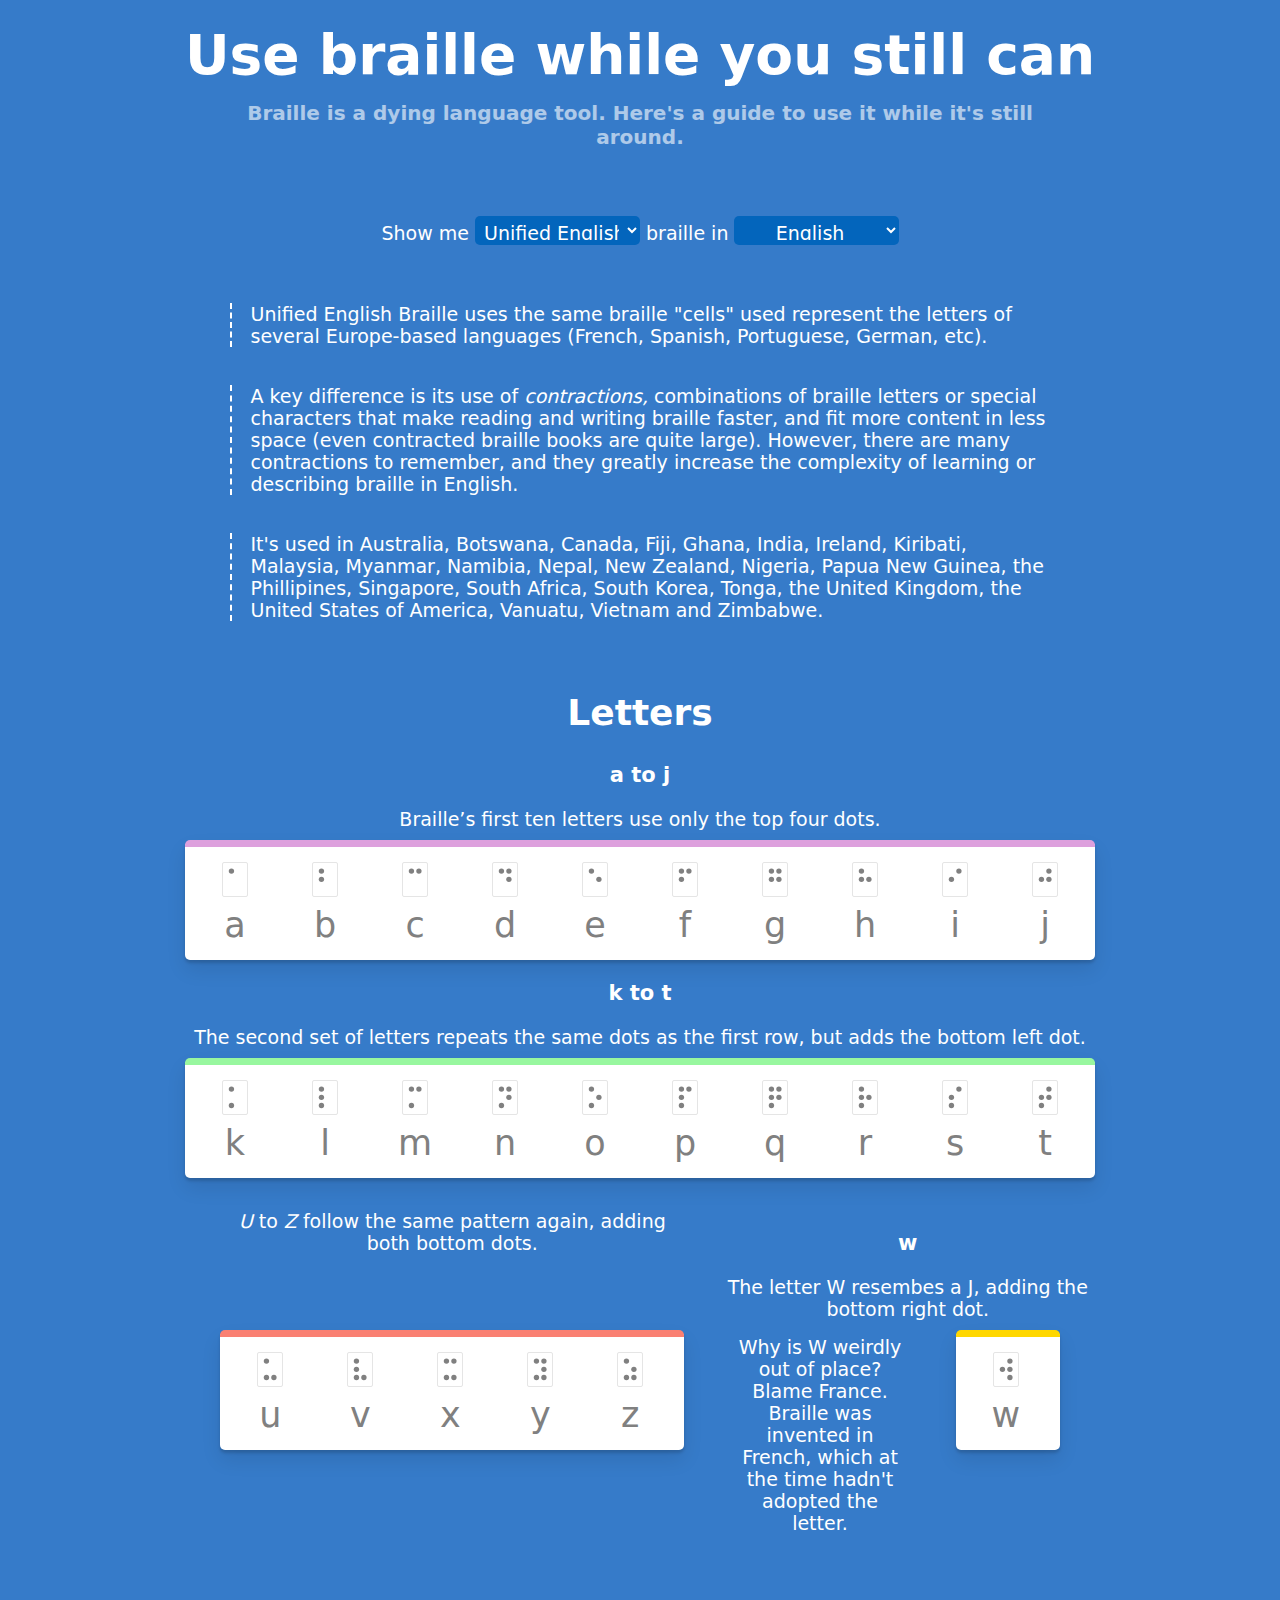
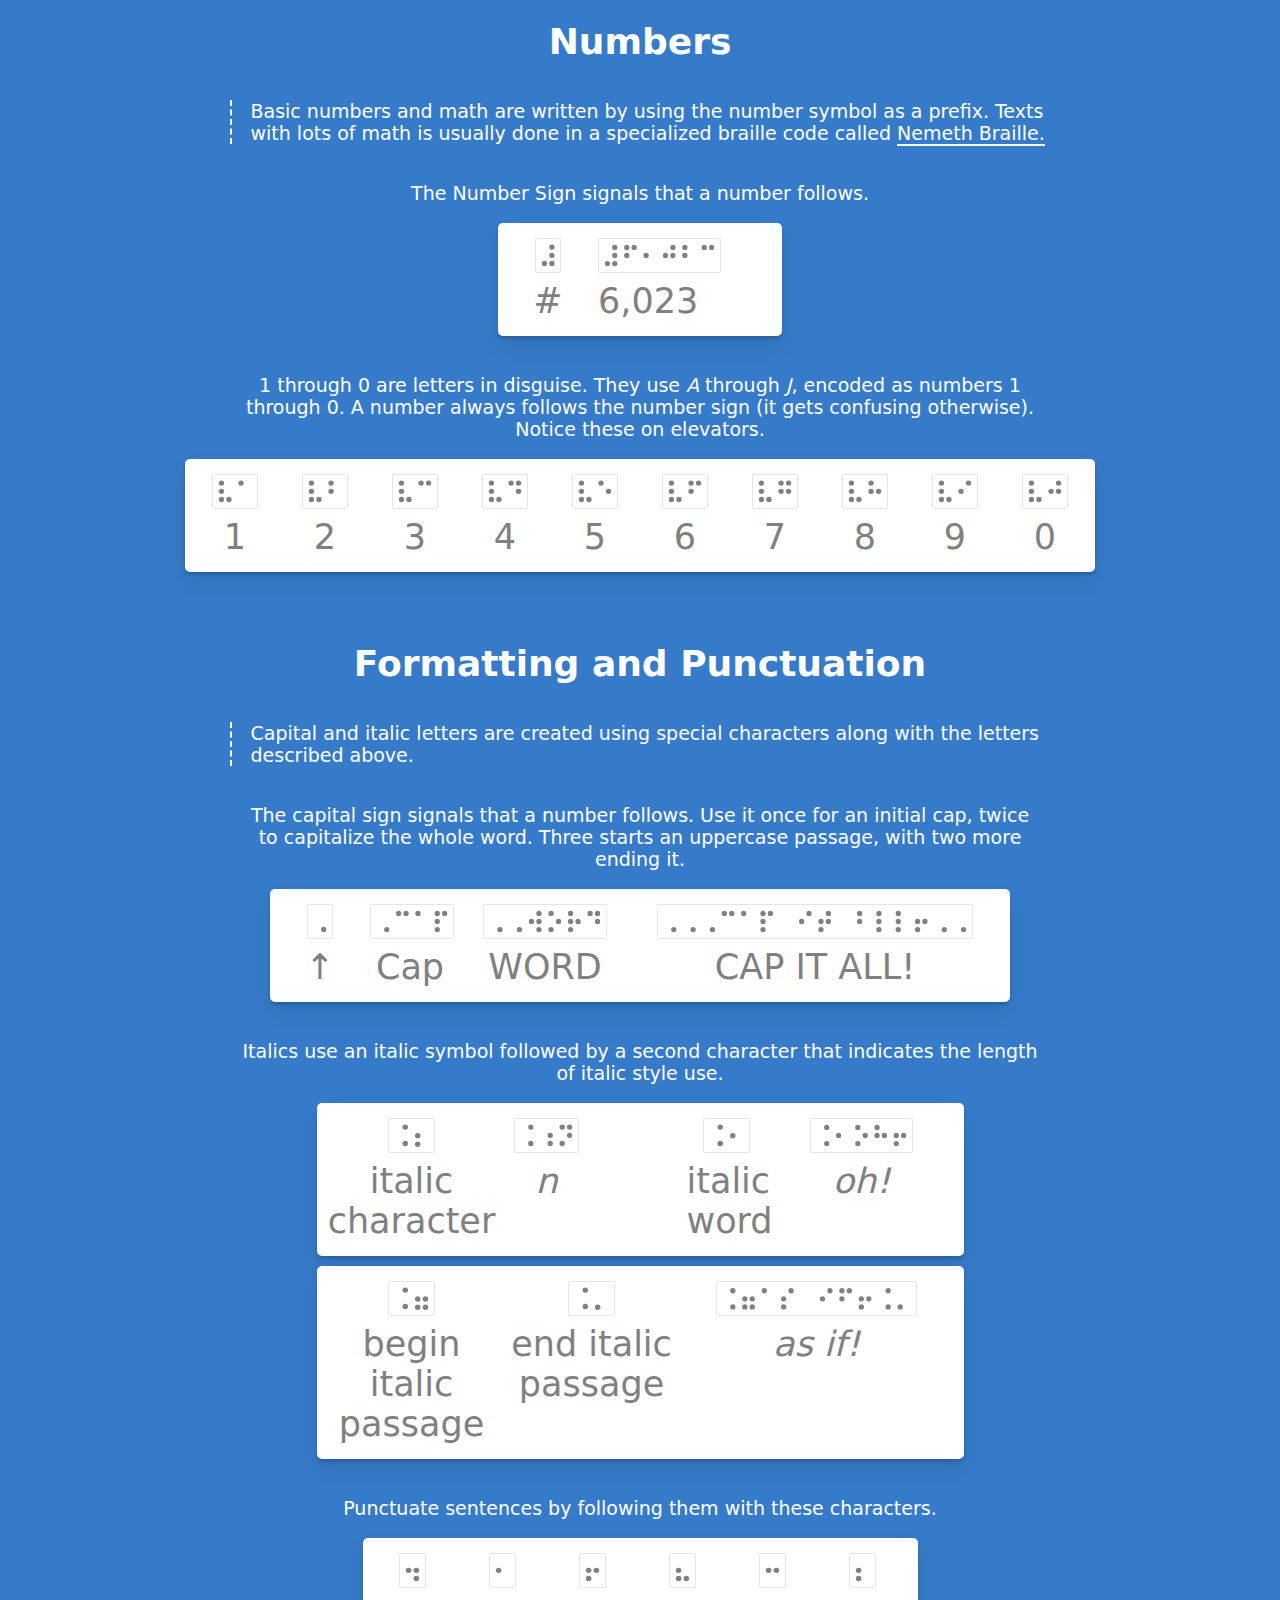
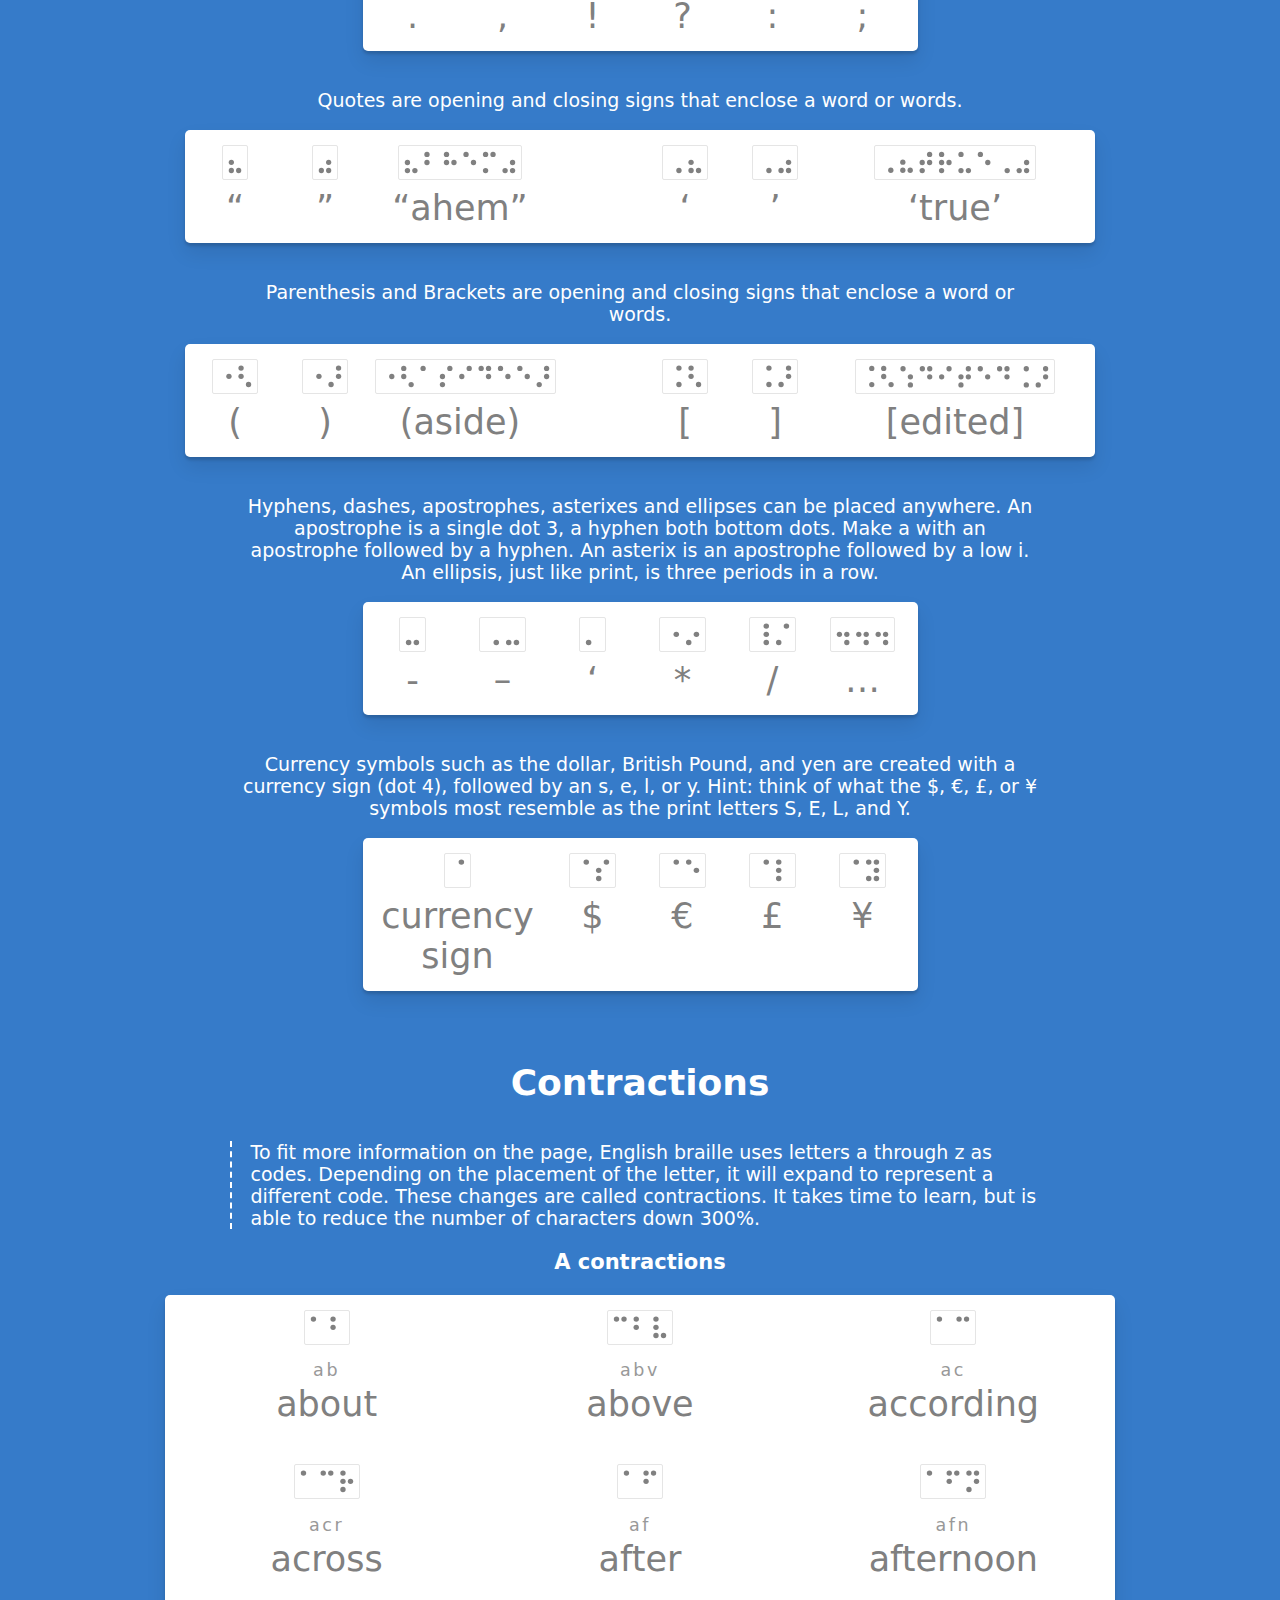
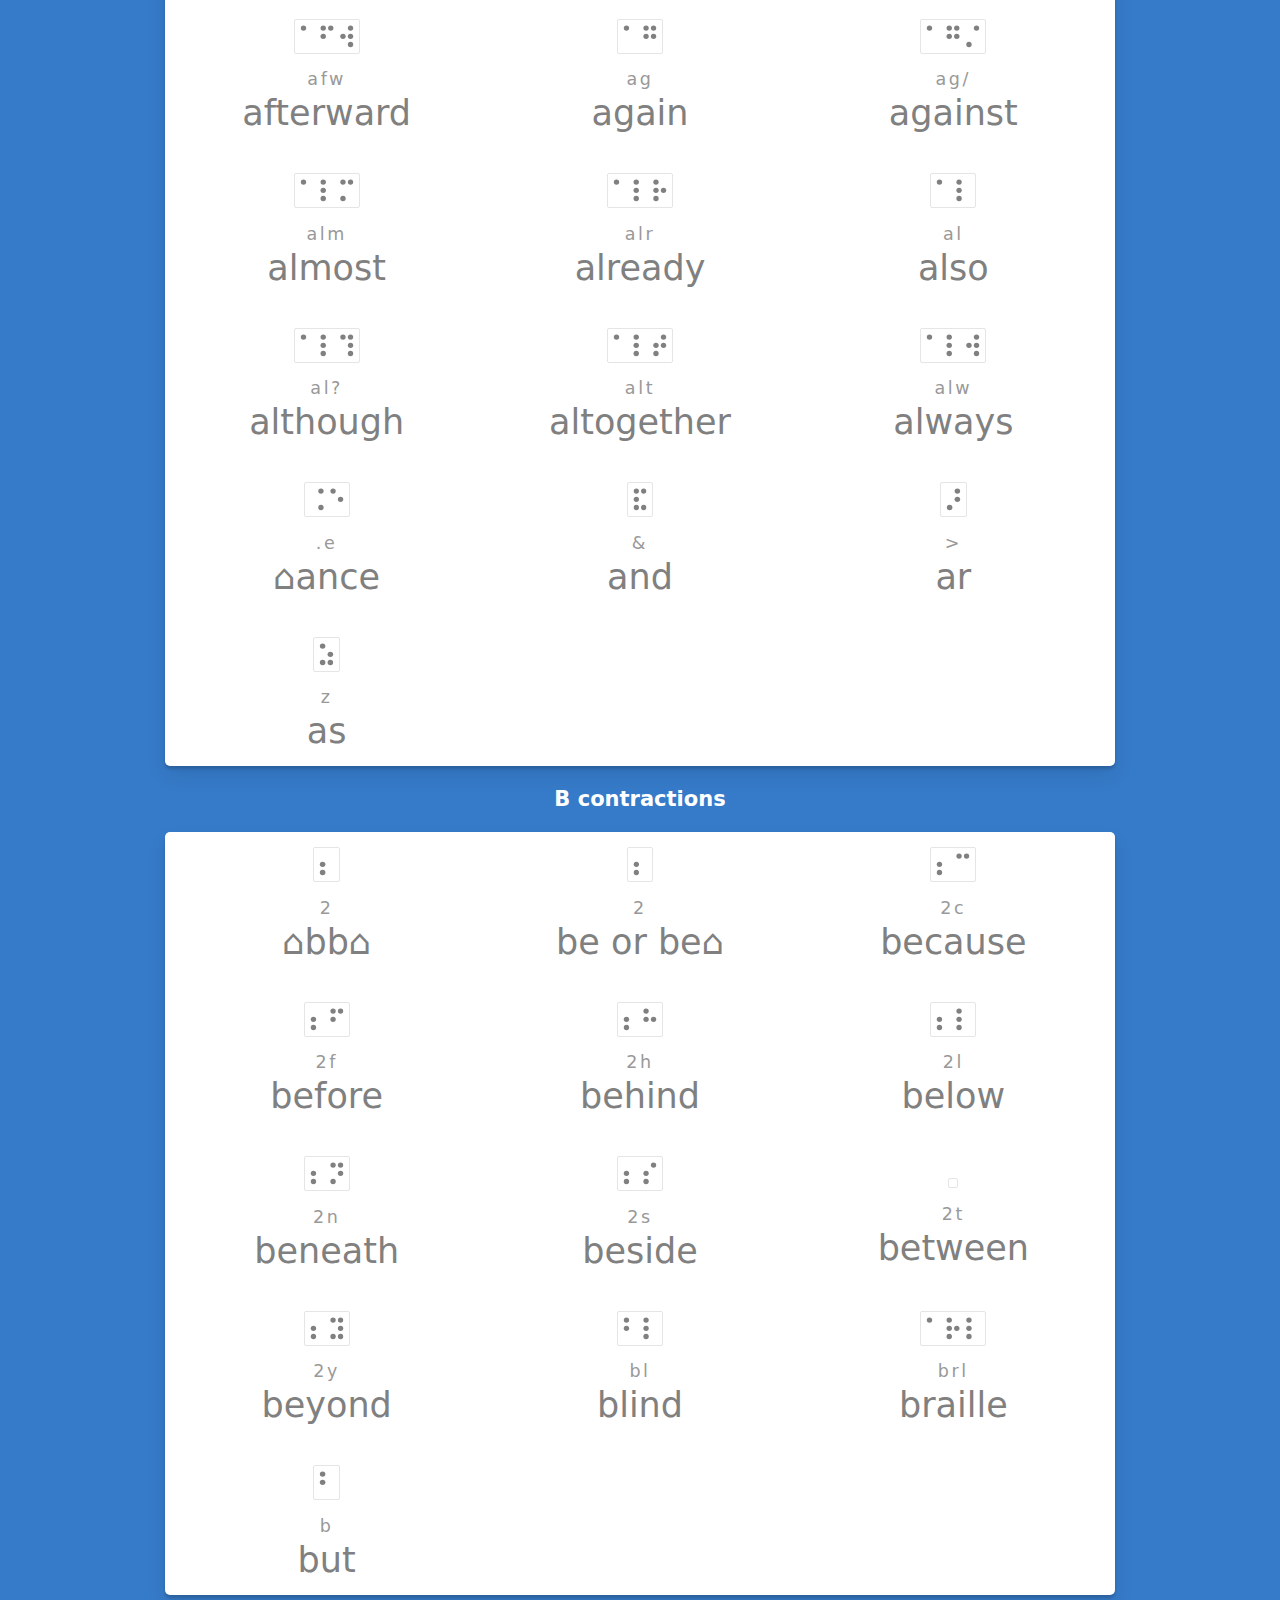
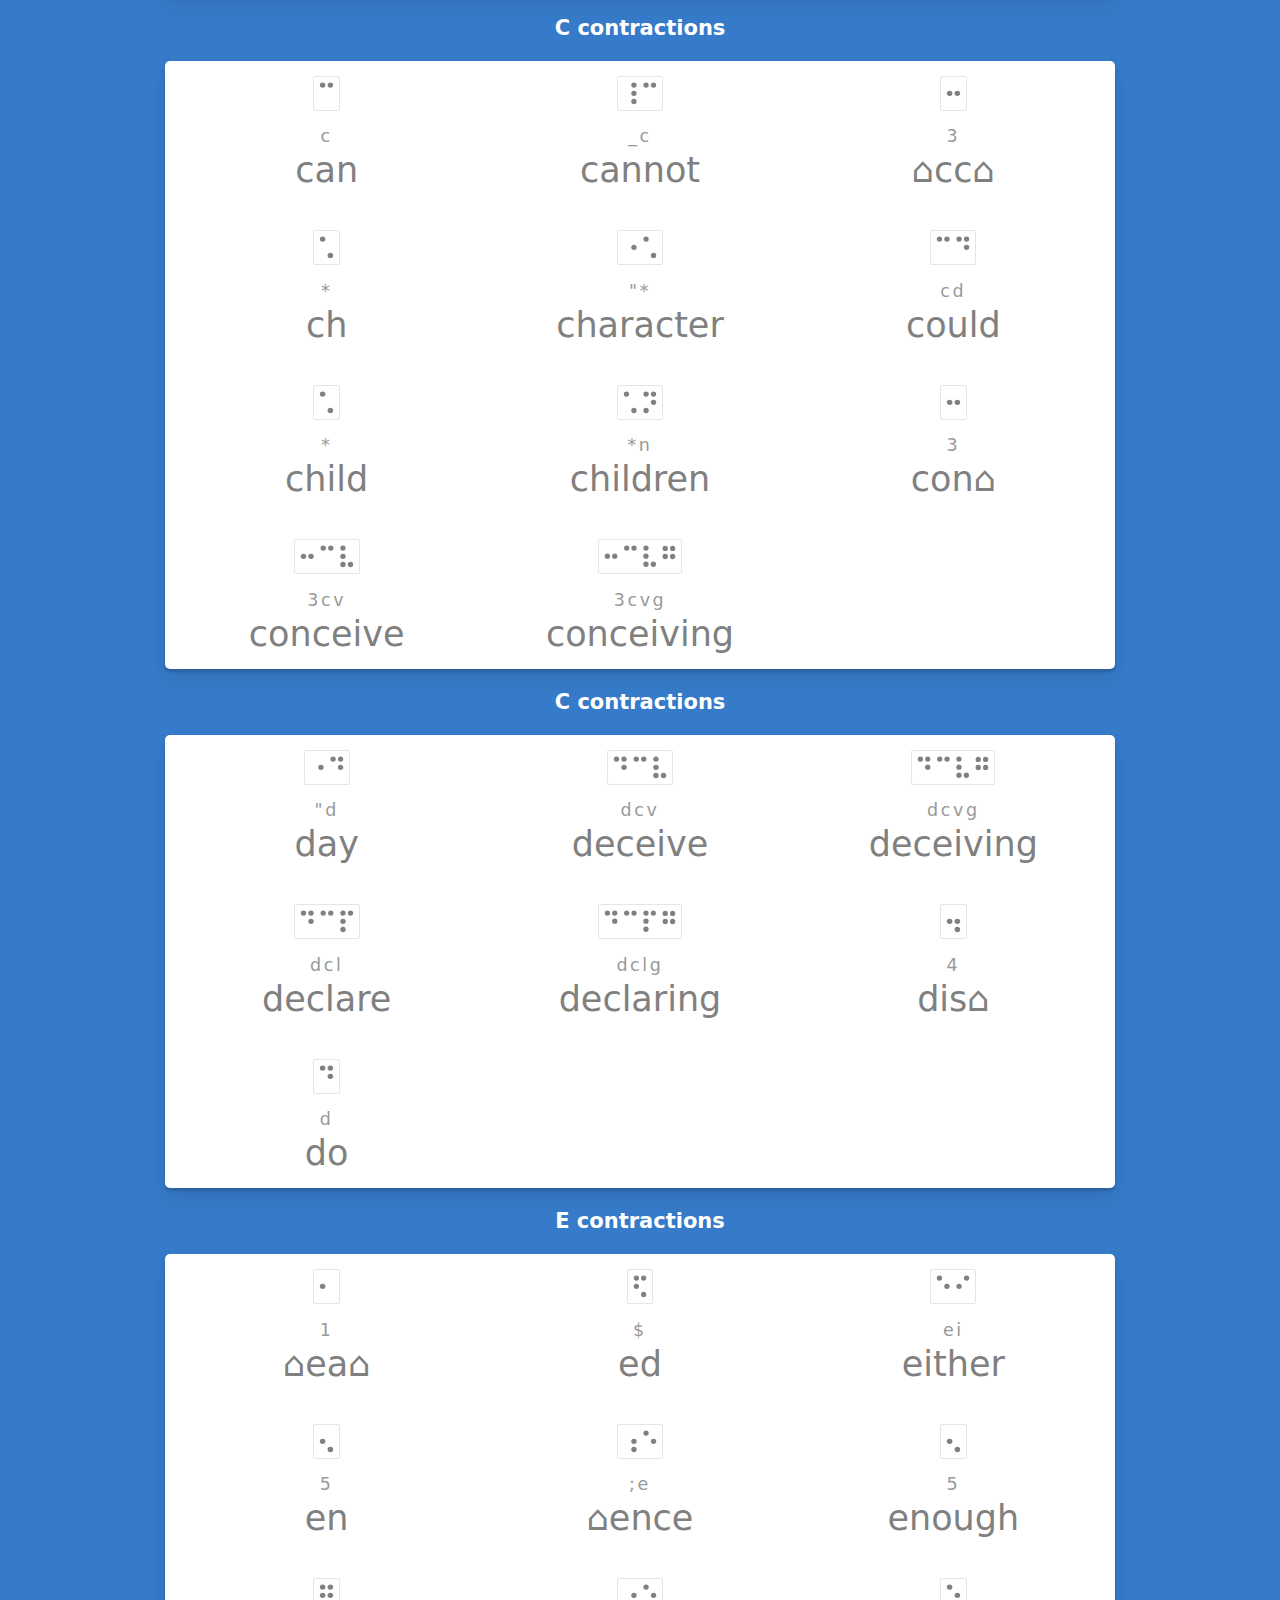
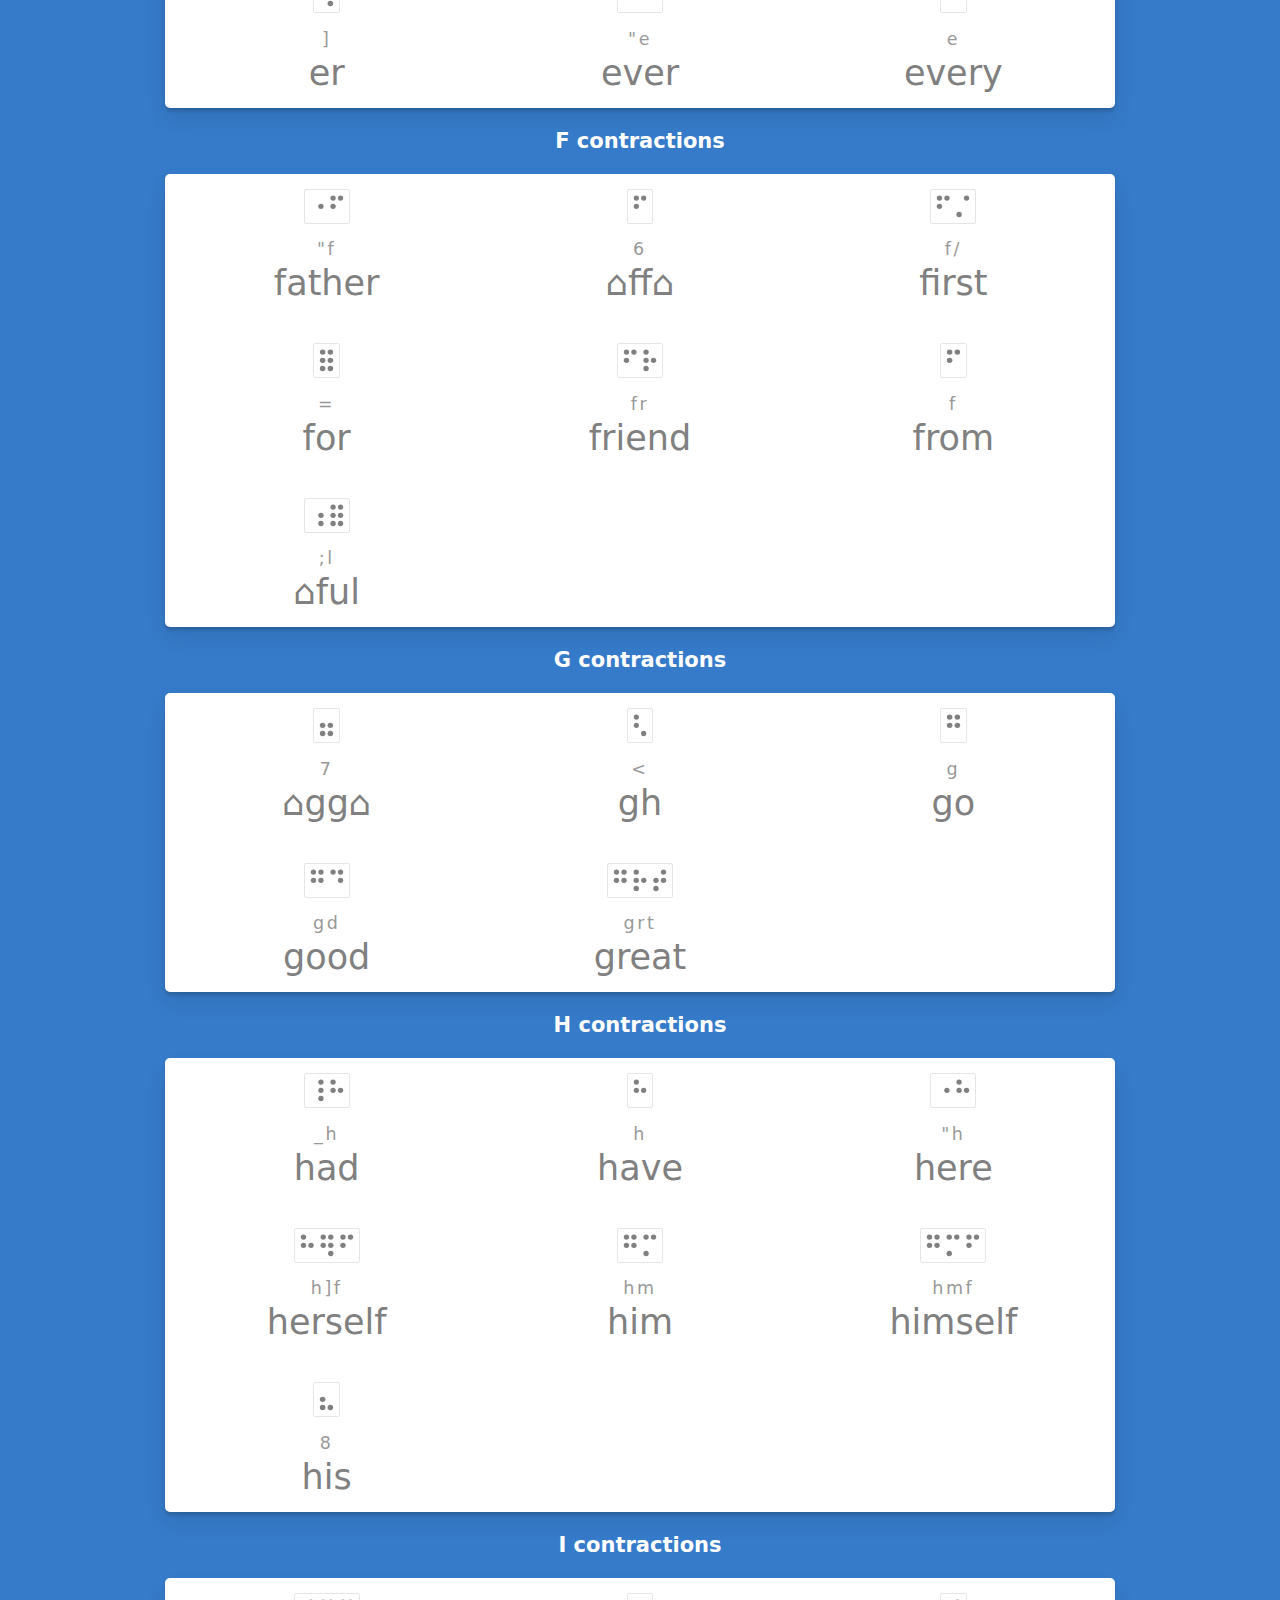
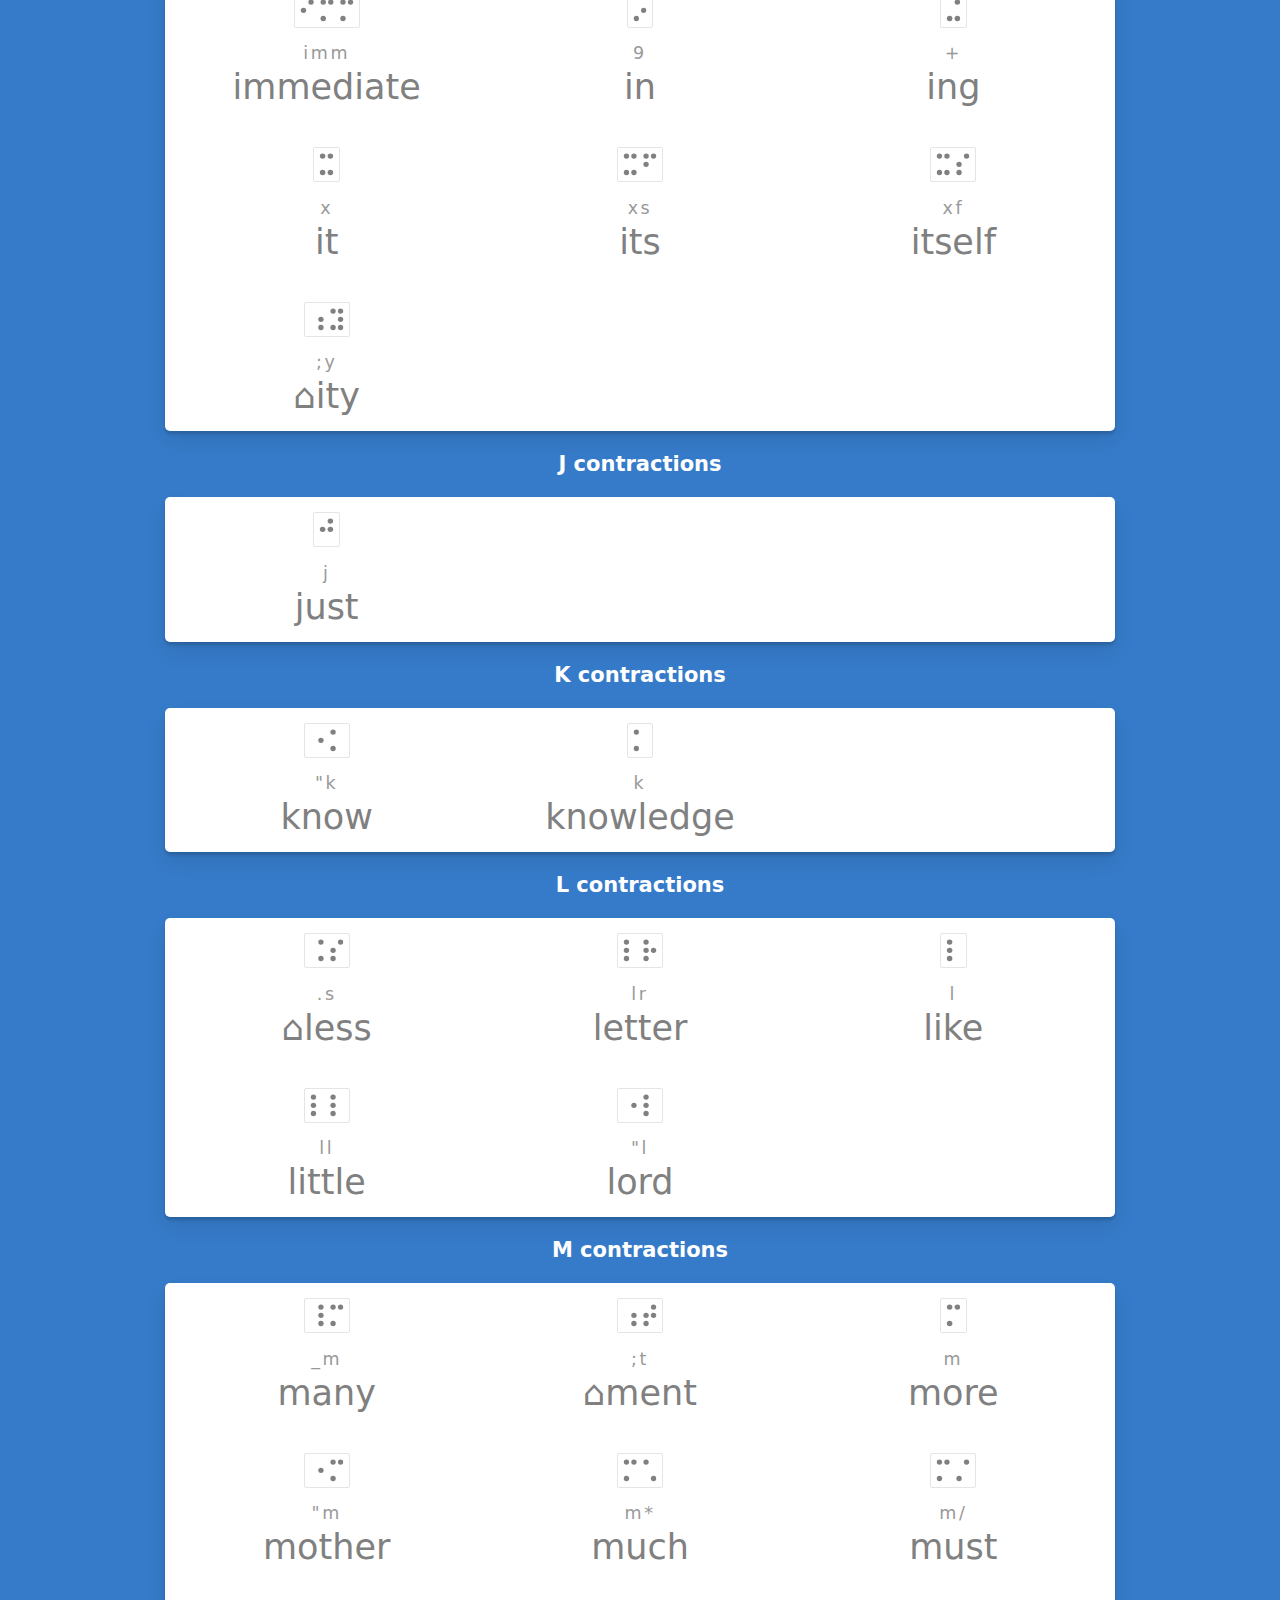
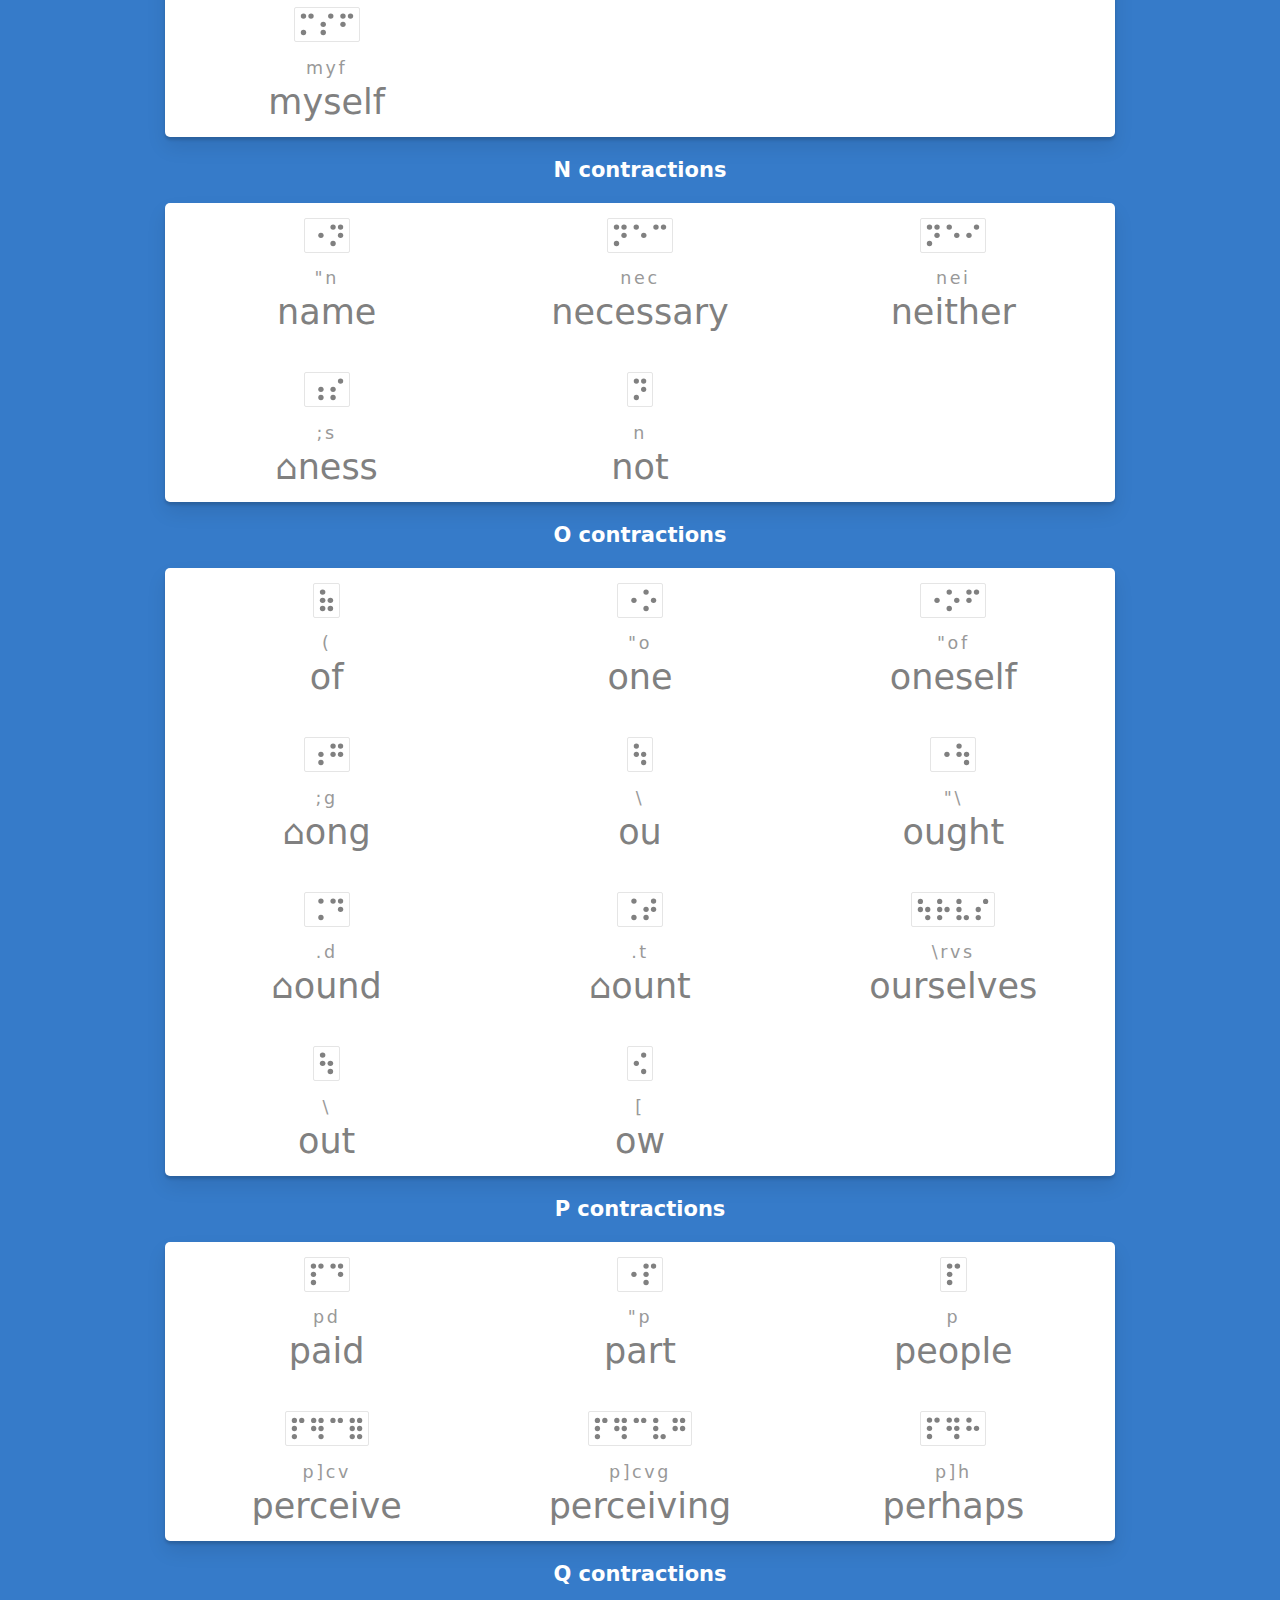
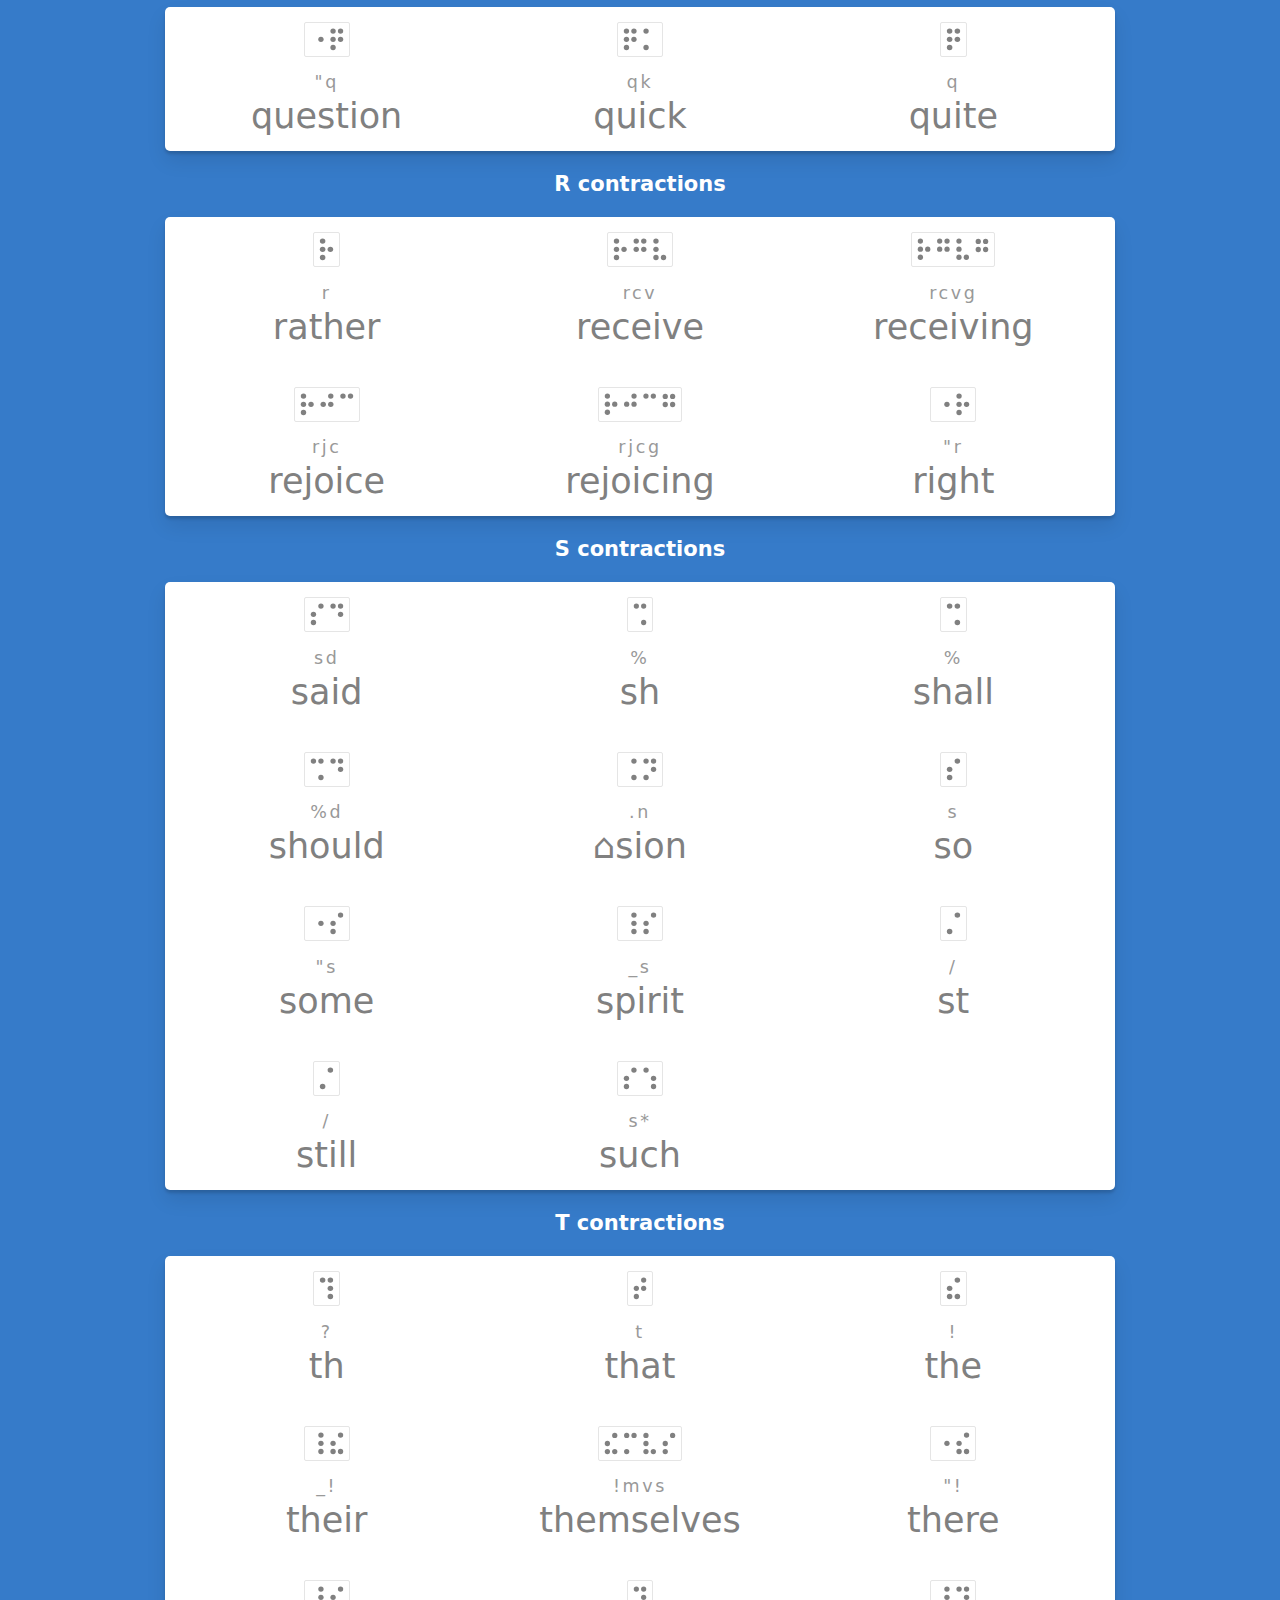
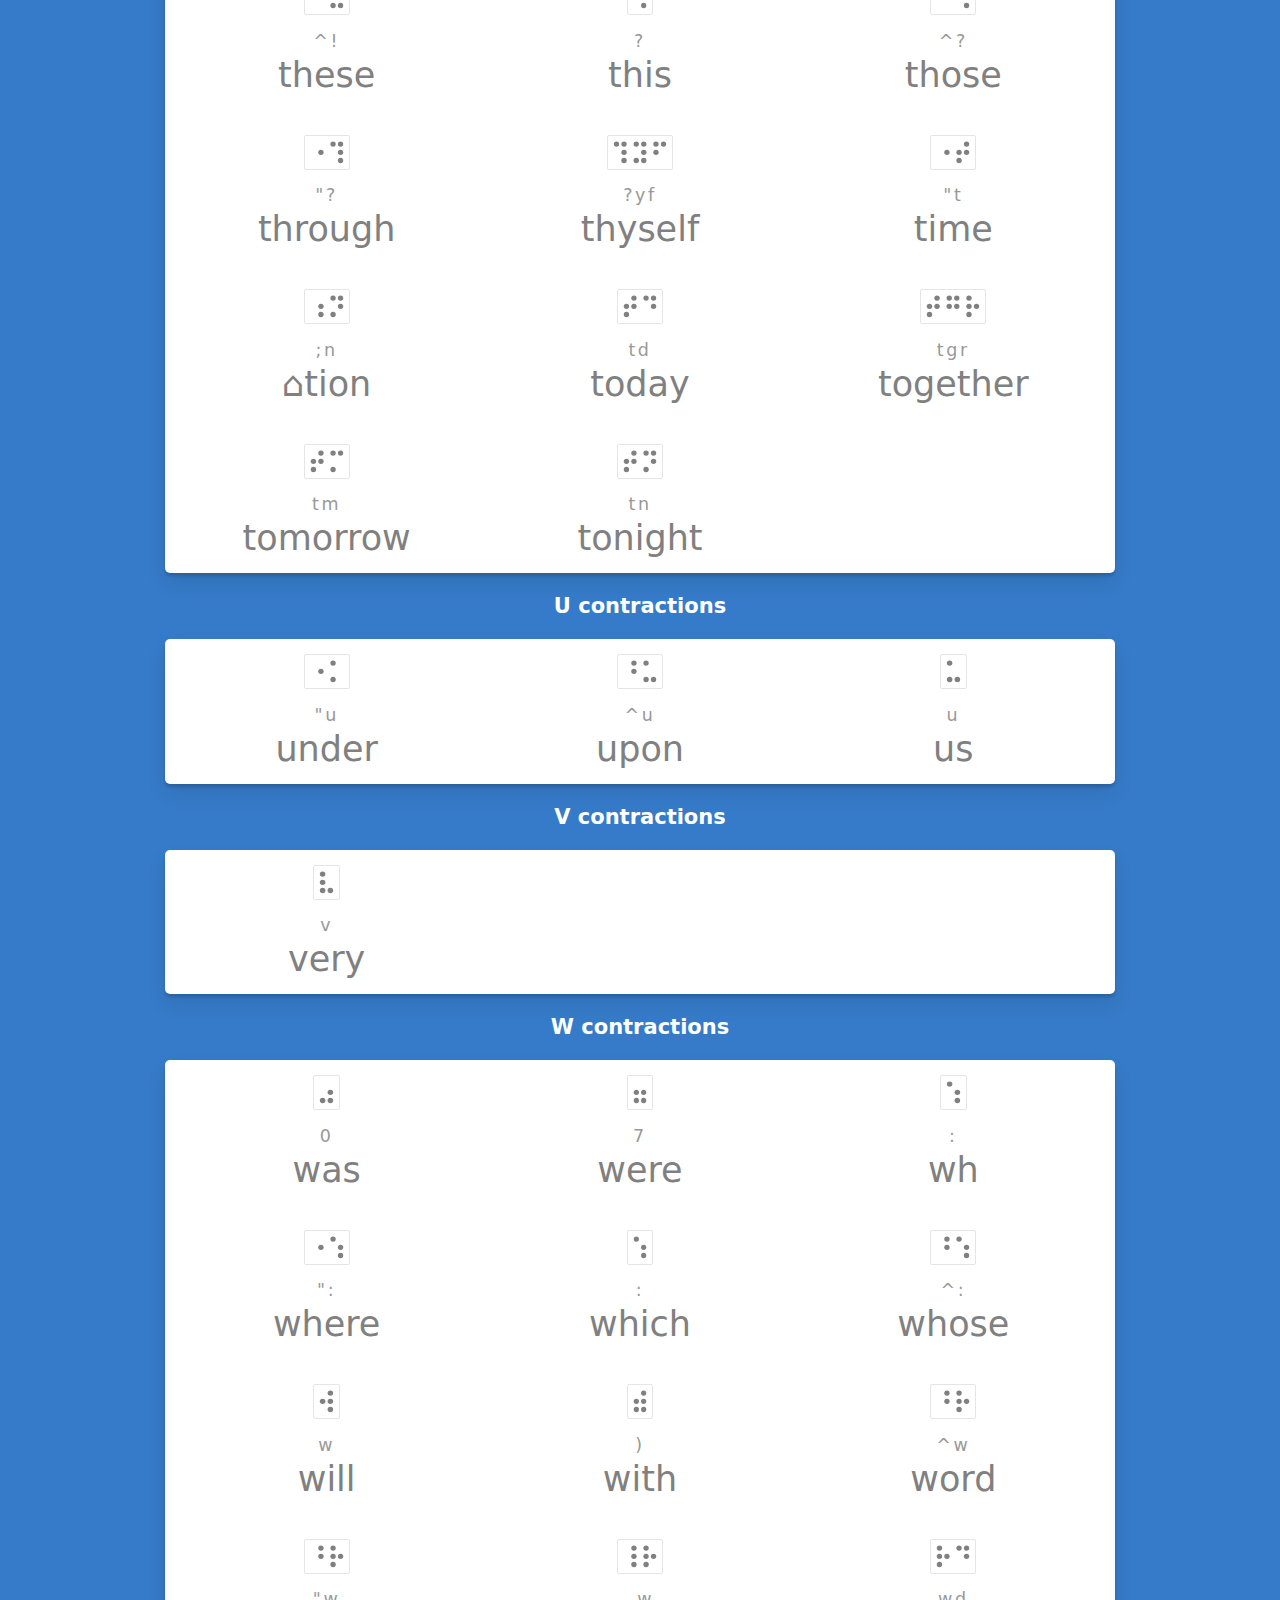
==== commit 3dfdb6e7: "brand new look" ====
--- a/index.html
+++ b/index.html
@@ -8,25 +8,54 @@
   <title>Use braille while you still can</title>
   <link rel="stylesheet" type="text/css" href="styles/font-awesome.css">
   <link rel="stylesheet" type="text/css" href="styles/normalize.css">
-  <link rel="stylesheet" type="text/css" href="styles/main.css">
+  <link rel="stylesheet" type="text/css" href="styles/main_refactored.css">
 </head>
 
 
 <body>
-	<main id="maincontent">
-
-
-
-
-<h2>Row of Even 10</h2>
-
-	<div class="stripe_ten">
-		<div>
-			<h3>a to j</h3>
-			<p>Braille’s first ten letters use only the top four dots. </p>
-		</div>
-		<div>
-			<ul class="stripe_ten_ten_grid">
+
+
+<main id="maincontent">
+
+<div class="poster">
+<div class="poster_col_1">
+<div class="site_header">
+	<h1>Use braille while you still can</h1>
+	<h6>Braille is a dying language tool. Here's a guide to use it while it's still around.</h2>
+
+<div class="content_selector">
+		<h5>Show me </h5><select>
+		<option value="brl_ueb">Unified English</option>
+		<option value="brl_fr">French</option>
+		<option value="brl_ru">Russian</option>
+		<option value="brl_bh">Bharati</option>
+		<option value="brl_lt">Lithuanian</option>
+		<option value="brl_math">Nemeth</option>
+		</select><h5> braille in</h5>
+		<select>
+			<option value="lang-en">English</option>
+			<option value="lang-fr">French</option>
+			<option value="lang-ru">Russian</option>
+			<option value="lang-bh">Bharati</option>
+			<option value="lang-lt">Lithuanian</option>
+		</select>
+</div>
+
+<p><strong>Unified English Braille </strong>uses the same braille "cells" used represent the letters of several Europe-based languages (French, Spanish, Portuguese, German, etc).</p>
+
+<p><strong>A key difference </strong>is its use of <em>contractions,</em> combinations of braille letters or special characters that make reading and writing braille faster, and fit more content in less space (even contracted braille books are quite large). However, there are many contractions to remember, and they greatly increase the complexity of learning or describing braille in English.</p>
+
+<p><strong>It's used in </strong>Australia, Botswana, Canada, Fiji, Ghana, India, Ireland, Kiribati, Malaysia, Myanmar, Namibia, Nepal, New Zealand, Nigeria, Papua New Guinea, the Phillipines, Singapore, South Africa, South Korea, Tonga, the United Kingdom, the United States of America, Vanuatu, Vietnam and Zimbabwe.</p>
+
+<h2>Letters</h2>
+
+<div> 
+	<div>
+		<h3>a to j</h3>
+		<h4>Braille’s first ten letters use only the top four dots.</h4>
+	</div>	
+	<div>
+		<ul class="ten plum">
 			<li><img src="braille/dot1_a.svg" alt="a is a single dot 1. It's the easiest to remember." title="a is a single dot 1. It's the easiest to remember."><br>a</li>
 			<li><img src="braille/dot12_b.svg" alt="b is dot 1 2." title="b is dot 1 2."><br>b</li>
 			<li><img src="braille/dot14_c.svg" alt="c is dot 1 4." title="c is dot 1 4."><br>c</li>
@@ -37,97 +66,505 @@
 			<li><img src="braille/dot125_h.svg" alt="h is dot 1 2 5." title="h is dot 1 2 5."><br>h</li>
 			<li><img src="braille/dot24_i.svg" alt="i is dot 2 4." title="i is dot 2 4."><br>i</li>
 			<li><img src="braille/dot245_j.svg" alt="j is dot 2 4 5." title="j is dot 2 4 5."><br>j</li> 
-		</div>
-		</ul>	
+		</ul>
+	<div>
+</div>	
+
+<div class = "content"> 
+	<div>
+		<h3>k to t</h3>
+		<h4>The second set of letters repeats the same dots as the first row, but adds the bottom left dot.</h4>
+	</div>	
+	<div>
+		<ul class="ten green">
+			<li><img src="braille/dot13_k.svg" alt="k is dot 1 3." title="k is dot 1 3."><br>k</li>
+			<li><img src="braille/dot123_l.svg" alt="l is dot 1 2 3." title="l is dot 1 2 3."><br>l</li>
+			<li><img src="braille/dot134_m.svg" alt="m is dot 1 3 4." title="m is dot 1 3 4."><br>m</li>
+			<li><img src="braille/dot1345_n.svg" alt="n is dot 1 3 4 5." title="n is dot 1 3 4 5."><br>n</li>
+			<li><img src="braille/dot135_o.svg" alt="o is dot 1 3 5." title="o is dot 1 3 5."><br>o</li>
+			<li><img src="braille/dot1234_p.svg" alt="p is dot 1 2 3 4" title="p is dot 1 2 3 4"><br>p</li>
+			<li><img src="braille/dot12345_q.svg" alt="q is dot 1 2 3 4 5." title="q is dot 1 2 3 4 5."><br>q</li>
+			<li><img src="braille/dot1235_r.svg" alt="r is dot 1 2 3 5." title="r is dot 1 2 3 5."><br>r</li>
+			<li><img src="braille/dot234_s.svg" alt="s is dot 2 3 4" title="s is dot 2 3 4"><br>s</li>
+			<li><img src="braille/dot2345_t.svg" alt="t is dot 2 3 4 5" title="t is dot 2 3 4 5"><br>t</li> 
+		</ul>
+	<div>
+</div>	
+
+
+
+<div class="content_grid uz"> 
+	<div>
+		<p><strong><em>U</em> to <em>Z</em></strong> follow the same pattern again, adding both bottom dots.</p>
+	</div>	
+	<div>
+		<ul class="five salmon">
+			<li><img src="braille/dot136_u.svg" alt="u is dot 1 3 6." title="u is dot 1 3 6."><br>u</li>
+			<li><img src="braille/dot1236_v.svg" alt="v is dot 1 2 3 6." title="v is dot 1 2 3 6."><br>v</li>
+			<li><img src="braille/dot1346_x.svg" alt="x is dot 1 3 4 6." title="x is dot 1 3 4 6."><br>x</li>
+			<li><img src="braille/dot13456_y.svg" alt="y is dot 1 3 4 5 6." title="y is dot 1 3 4 5 6."><br>y</li>
+			<li><img src="braille/dot1356_z.svg" alt="z is dot 1 3 5 6." title="z is dot 1 3 5 6."><br>z</li>
+		</ul>
 	</div>
-
-
-<h2>Row of Chunked 3 + 2/2</h2>
-
-	<div class="stripe_four">
+	<div></div>	
+	<div>
+		<h4>Why is W weirdly out of place? Blame France. Braille was invented in French, which at the time hadn't adopted the letter.</h4>
+	</div>
+	<div>
+		<h3>w</h3>
+			<h4>The letter W resembes a J, adding the bottom right dot.</h4>
+	</div>
+	<div>
+		<ul class="one gold">
+			<li><img src="braille/dot2456_w.svg" alt="w is dot 2 4 5 6." title="w is dot 2 4 5 6."><br>w</li>
+		</ul>
+		
+	</div>
+</div>
+
+
+
+<h2>Numbers</h2>
+
+<p>
+	<strong>Basic numbers and math</strong> are written by using the number symbol as a prefix. Texts with lots of math is usually done in a specialized braille code called <a href="">Nemeth Braille.</a>
+</p>
+
+<div class = "content_container_new">
+<p><strong>The Number Sign</strong> signals that a number follows.</p>
+
+</div>	
 		<div>
-			<h3>a to j</h3>
-			<p>Braille’s first ten letters use only the top four dots. </p>
-		</div>
+			<ul class="three">
+				<li><img src="braille/dot3456_num.svg"><br>#</li>
+				<li class="span23"><img src="braille/num6,023.svg"><br>6,023</li>
+			</ul>
 		<div>
-			<ul class="stripe_four_four_grid">
-			<li><img src="braille/dot1_a.svg" alt="a is a single dot 1. It's the easiest to remember." title="a is a single dot 1. It's the easiest to remember."><br>a</li>
-			<li><img src="braille/dot12_b.svg" alt="b is dot 1 2." title="b is dot 1 2."><br>b</li>
-			<li><img src="braille/dot14_c.svg" alt="c is dot 1 4." title="c is dot 1 4."><br>c</li>
-			<li title="d is dot 1 4 5."><img src="braille/dot145_d.svg" alt="d is dot 1 4 5."><br>d</li>
-		</div>
-		</ul>	
-	</div>
-
-		<div class="stripe_four">
-		<div>
-			<h3>a to j</h3>
-			<p>Braille’s first ten letters use only the top four dots. </p>
-		</div>
-		<div>
-			<ul>
-			<li><img src="braille/dot1_a.svg" alt="a is a single dot 1. It's the easiest to remember." title="a is a single dot 1. It's the easiest to remember."><br>a</li>
-			<li><img src="braille/dot12_b.svg" alt="b is dot 1 2." title="b is dot 1 2."><br>b</li>
-			<li><img src="braille/dot14_c.svg" alt="c is dot 1 4." title="c is dot 1 4."><br>c</li>
-			<li title="d is dot 1 4 5."><img src="braille/dot145_d.svg" alt="d is dot 1 4 5."><br>d</li>
-		</div>
-		</ul>	
-	</div>
-
-
-
-
-
-	<h2>New 10row</h2>
-
-	<div class="new_content_section">
-
-		<div></div>
-		<div class="new_az_content_strip">
-			<div>
-				<h3>a to j</h3><h4>Braille’s first ten letters use only the top four dots. </h4>
-			</div>
-
-			<div>
-			<ul class="new_ten_grid">
-				<li><img src="braille/dot1_a.svg" alt="a is a single dot 1. It's the easiest to remember." title="a is a single dot 1. It's the easiest to remember."><br>a</li>
-				<li><img src="braille/dot12_b.svg" alt="b is dot 1 2." title="b is dot 1 2."><br>b</li>
-				<li><img src="braille/dot14_c.svg" alt="c is dot 1 4." title="c is dot 1 4."><br>c</li>
-				<li title="d is dot 1 4 5."><img src="braille/dot145_d.svg" alt="d is dot 1 4 5."><br>d</li>
-				<li><img src="braille/dot15_e.svg" alt="e is dot 1 5." title="e is dot 1 5."><br>e</li>
-				<li><img src="braille/dot124_f.svg" alt="f is dot 1 2 4." title="f is dot 1 2 4."><br>f</li>
-				<li><img src="braille/dot1245_g.svg" alt="g is dot 1 2 4 5." title="g is dot 1 2 4 5."><br>g</li>
-				<li><img src="braille/dot125_h.svg" alt="h is dot 1 2 5." title="h is dot 1 2 5."><br>h</li>
-				<li><img src="braille/dot24_i.svg" alt="i is dot 2 4." title="i is dot 2 4."><br>i</li>
-				<li><img src="braille/dot245_j.svg" alt="j is dot 2 4 5." title="j is dot 2 4 5."><br>j</li> 
-			</ul>
-			</div>
-		</div>
-	</div>
-
-	<h2>New Chunked Row With Break</h2>
-
-	<div class="new_content_section">
-
-		<div></div>
-		<div class="new_az_content_strip">
-			<div>
-				<h3>a to j</h3><h4>Braille’s first ten letters use only the top four dots. </h4>
-			</div>
-
-			<div>
-				<ul class="uz_grid">
-					<li><img src="braille/dot136_u.svg" alt="u is dot 1 3 6." title="u is dot 1 3 6."><br>u</li>
-					<li><img src="braille/dot1236_v.svg" alt="v is dot 1 2 3 6." title="v is dot 1 2 3 6."><br>v</li>
-					<li><img src="braille/dot1346_x.svg" alt="x is dot 1 3 4 6." title="x is dot 1 3 4 6."><br>x</li>
-					<li><img src="braille/dot13456_y.svg" alt="y is dot 1 3 4 5 6." title="y is dot 1 3 4 5 6."><br>y</li>
-					<li><img src="braille/dot1356_z.svg" alt="z is dot 1 3 5 6." title="z is dot 1 3 5 6."><br>z</li>
-				</ul>
-			</div>
-		</div>
-	</div>
-
-
+</div>	
+
+
+
+<div class = "content_container_new">
+	<p><strong>1 through 0</strong> are letters in disguise. They use <em>A</em> through <em>J</em>, encoded as numbers 1 through 0. A number always follows the number sign (it gets confusing otherwise). Notice these on elevators.</p>
+</div>
+
+<div>
+	<ul class="ten">
+		<li><img src="braille/num1.svg" alt="" title=""><br>1</li>
+		<li><img src="braille/num2.svg" alt="" title=""><br>2</li>
+		<li><img src="braille/num3.svg" alt="" title=""><br>3</li>
+		<li><img src="braille/num4.svg" alt="" title=""><br>4</li>
+		<li><img src="braille/num5.svg" alt="" title=""><br>5</li>
+		<li><img src="braille/num6.svg" alt="" title=""><br>6</li>
+		<li><img src="braille/num7.svg" alt="" title=""><br>7</li>
+		<li><img src="braille/num8.svg" alt="" title=""><br>8</li>
+		<li><img src="braille/num9.svg" alt="" title=""><br>9</li>
+		<li><img src="braille/num0.svg" alt="" title=""><br>0</li>
+	</ul>
+</div>	
+</div> <!-- poster -->
+
+<div class="poster_col_2">
+<h2>Formatting and Punctuation</h2>
+
+<p><strong>Capital and italic letters</strong> are created using special characters along with the letters described above.</a></p>
+
+<div class = "content_container_new">
+	<p><strong>The capital sign</strong> signals that a number follows. Use it once for an initial cap, twice to capitalize the whole word. Three starts an uppercase passage, with two more ending it.</p>
+</div>
+
+<div>
+	<ul class="eight mobile10">
+	<li><img src="braille/comp_cap_sign.svg"><br>&#8593;</li>
+	<li class="span2x spanx3"><img src="braille/comp_cap.svg"><br>Cap</li>
+	<li class="span3x spanx5 mobile_right"><img src="braille/comp_word.svg"><br>WORD</li>
+	<li class="span5x spanx0 mobile_center"><img src="braille/comp_cap_it_all.svg"><br>CAP IT ALL!</li>
+</ul>
+</div>	
+
+<div class = "content_container_new">
+	<p><strong>Italics</strong> use an italic symbol followed by a second character that indicates the length of italic style use.</p>
+</div>	
+
+<div>
+	<ul class="seven mobile8">
+		<li class="span1x spanx3 mobile_left"><img src="braille/comp_ital.svg"><br>italic character</li>
+		<li class="span3x spanx4 mobile_right"><img src="braille/comp_n.svg"><br><em>n</em></li>
+		<li class="span5x spanx6 mobile_left"><img src="braille/comp_ital_word.svg"><br>italic word</li>
+		<li class="span6x spanx8 mobile_right"><img src="braille/comp_oh.svg"><br><em>oh!</em></li>
+
+	</ul>
+</div>
+
+<div>
+	<ul class="seven mobile8">
+		<li class="span1x spanx3"><img src="braille/comp_ital_passage.svg"><br>begin italic passage</li>
+		<li class="span3x spanx5"><img src="braille/comp_ital_passage_end.svg"><br>end italic passage</li>	
+		<li class="span5x spanx8 mobile_center"><img src="braille/comp_as_if.svg"><br><em>as if!</em></li>
+	</ul>
+</div>
+	
+<div class = "content_container_new">
+	<p><strong>Punctuate sentences</strong> by following them with these characters.</p>
+</div>
+
+<div>
+	<ul class="six">
+		<li><img src="braille/comp_period.svg" alt="" title=""><br>.</li>
+		<li><img src="braille/comp_comma.svg" alt="" title=""><br>,</li>
+		<li><img src="braille/comp_exclamation.svg" alt="" title=""><br>!</li>
+		<li><img src="braille/comp_question.svg" alt="" title=""><br>?</li>
+		<li><img src="braille/comp_colon.svg" alt="" title=""><br>:</li>
+		<li><img src="braille/comp_semicolon.svg" alt="" title=""><br>;</li>
+	</ul>
+</div>
+
+
+<div class = "content_container_new">
+	<p><strong>Quotes</strong> are opening and closing signs  that enclose a word or words.</p>
+</div>
+
+<div>
+	<ul class="ten">
+		<li><img src="braille/comp_quotes.svg" alt="" title=""><br>&ldquo;</li>
+		<li><img src="braille/comp_quotes_end.svg" alt="" title=""><br>&rdquo;</li>
+		<li class="span3x spanx5"><img src="braille/comp_quotes_ahem.svg" alt="" title=""><br>&ldquo;ahem&rdquo;</li>
+		<li class="span6x spanx7"><img src="braille/comp_single_quotes.svg" alt="" title=""><br>&#8216;</li>
+		<li class="span7x spanx8"><img src="braille/comp_single_quotes_end.svg" alt="" title=""><br>&#8217;</li>
+		<li class="span8x spanx0"><img src="braille/comp_single_quotes_true.svg" alt="" title=""><br>&#8216;true&#8217;</li>
+	</ul>
+</div>
+
+<div class = "content_container_new">
+	<p><strong>Parenthesis and Brackets</strong> are opening and closing signs that enclose a word or words.</p>
+</div>
+
+<div>
+	<ul class="ten">
+		<li><img src="braille/comp_parens.svg" alt="" title=""><br>(</li>
+		<li><img src="braille/comp_parens_end.svg" alt="" title=""><br>)</li>
+		<li class="span3x spanx5"><img src="braille/comp_parens_aside.svg" alt="" title=""><br>(aside)</li>
+		<li class="span6x spanx7"><img src="braille/comp_brackets.svg" alt="" title=""><br>[</li>
+		<li class="span7x spanx8"><img src="braille/comp_brackets_end.svg" alt="" title=""><br>]</li>
+		<li class="span8x spanx0"><img src="braille/comp_brackets_edited.svg" alt="" title=""><br>[edited]</li>
+	</ul>
+</div>
+
+<div class = "content_container_new">
+	<p><strong>Hyphens, dashes, apostrophes, asterixes and ellipses</strong> can be placed anywhere. An apostrophe is a single dot 3, a hyphen both bottom dots. Make a with an apostrophe followed by a hyphen. An asterix is an apostrophe followed by a low i. An ellipsis, just like print, is three periods in a row.</p>
+</div>
+
+<div>
+	<ul class="six">
+		<li><img src="braille/comp_hyphen.svg" alt="" title=""><br>-</li>
+		<li><img src="braille/comp_dash.svg" alt="" title=""><br>–</li>
+		<li><img src="braille/comp_apostrophe.svg" alt="" title=""><br>‘</li>
+		<li><img src="braille/comp_asterisk.svg" alt="" title=""><br>*</li>
+		<li><img src="braille/comp_slash.svg" alt="" title=""><br>/</li>
+		<li><img src="braille/comp_ellipsis.svg" alt="" title=""><br>…</li>
+	</ul>
+</div>
+
+<div class = "content_container_new">
+	<p><strong>Currency symbols</strong> such as the dollar, British Pound, and yen are created with a currency sign (dot 4), followed by an s, e, l, or y. 
+Hint: think of what the $, €, £, or ¥ symbols most resemble as the print letters S, E, L, and Y.</p>
+</div>
+
+<div>
+	<ul class="six">
+		<li class="span1x spanx3"><img src="braille/comp_currency.svg" alt="" title=""><br>currency sign</li>
+		<li><img src="braille/comp_dollar.svg" alt="" title=""><br>$</li>
+		<li><img src="braille/comp_euro.svg" alt="" title=""><br>€</li>
+		<li><img src="braille/comp_pound.svg" alt="" title=""><br>£</li>
+		<li><img src="braille/comp_yen.svg" alt="" title=""><br>¥</li>
+	</ul>
+</div>
+
+
+
+<h2>Contractions</h3>
+
+<p>To fit more information on the page, English braille uses letters a through z as codes. Depending on the placement of the letter, it will expand to represent a different code. These changes are called contractions. It takes time to learn, but is able to reduce the number of characters down 300%.</p>
+ 
+<div class = "content_container_new">
+<h3>A contractions</h3></div>
+<ul class="contractions">
+	<li><div><img src="braille/con_about.svg" alt="" title=""></div><div>ab</div><div>about</div></li>
+	<li><div><img src="braille/con_above.svg" alt="" title=""></div><div>abv</div><div>above</div></li>
+	<li><div><img src="braille/con_according.svg" alt="" title=""></div><div>ac</div><div>according</div></li>
+	<li><div><img src="braille/con_across.svg" alt="" title=""></div><div>acr</div><div>across</div></li>
+	<li><div><img src="braille/con_after.svg" alt="" title=""></div><div>af</div><div>after</div></li>
+	<li><div><img src="braille/con_afternoon.svg" alt="" title=""></div><div>afn</div><div>afternoon</div></li>
+	<li><div><img src="braille/con_afterward.svg" alt="" title=""></div><div>afw</div><div>afterward</div></li>
+	<li><div><img src="braille/con_again.svg" alt="" title=""></div><div>ag</div><div>again</div></li>
+	<li><div><img src="braille/con_against.svg" alt="" title=""></div><div>ag/</div><div>against</div></li>
+	<li><div><img src="braille/con_almost.svg" alt="" title=""></div><div>alm</div><div>almost</div></li>
+	<li><div><img src="braille/con_already.svg" alt="" title=""></div><div>alr</div><div>already</div></li>
+	<li><div><img src="braille/con_also.svg" alt="" title=""></div><div>al</div><div>also</div></li>
+	<li><div><img src="braille/con_although.svg" alt="" title=""></div><div>al?</div><div>although</div></li>
+	<li><div><img src="braille/con_altogether.svg" alt="" title=""></div><div>alt</div><div>altogether</div></li>
+	<li><div><img src="braille/con_always.svg" alt="" title=""></div><div>alw</div><div>always</div></li>
+	<li><div><img src="braille/con_ance.svg" alt="" title=""></div><div>.e</div><div>⌂ance</div></li>
+	<li><div><img src="braille/con_and.svg" alt="" title=""></div><div>&</div><div>and</div></li>
+	<li><div><img src="braille/con_ar.svg" alt="" title=""></div><div>></div><div>ar</div></li>
+	<li><div><img src="braille/con_as.svg" alt="" title=""></div><div>z</div><div>as</div></li>
+</ul>
+
+<h3>B contractions</h3>
+<ul class="contractions">
+	<li><div><img src="braille/con_bb.svg" alt="" title=""></div><div>2</div><div>⌂bb⌂</div></li>
+	<li><div><img src="braille/con_be.svg" alt="" title=""></div><div>2</div><div>be or be⌂</div></li>
+	<li><div><img src="braille/con_because.svg" alt="" title=""></div><div>2c</div><div>because</div></li>
+	<li><div><img src="braille/con_before.svg" alt="" title=""></div><div>2f</div><div>before</div></li>
+	<li><div><img src="braille/con_behind.svg" alt="" title=""></div><div>2h</div><div>behind</div></li>
+	<li><div><img src="braille/con_below.svg" alt="" title=""></div><div>2l</div><div>below</div></li>
+	<li><div><img src="braille/con_beneath.svg" alt="" title=""></div><div>2n</div><div>beneath</div></li>
+	<li><div><img src="braille/con_beside.svg" alt="" title=""></div><div>2s</div><div>beside</div></li>
+	<li><div><img src="braille/con_between.svg" alt="" title=""></div><div>2t</div><div>between</div></li>
+	<li><div><img src="braille/con_beyond.svg" alt="" title=""></div><div>2y</div><div>beyond</div></li>
+	<li><div><img src="braille/con_blind.svg" alt="" title=""></div><div>bl</div><div>blind</div></li>
+	<li><div><img src="braille/con_braille.svg" alt="" title=""></div><div>brl</div><div>braille</div></li>
+	<li><div><img src="braille/con_but.svg" alt="" title=""></div><div>b</div><div>but</div></li>
+</ul>
+
+<h3>C contractions</h3>
+<ul class="contractions">
+	<li><div><img src="braille/con_can.svg" alt="" title=""></div><div>c</div><div>can</div></li>
+	<li><div><img src="braille/con_cannot.svg" alt="" title=""></div><div>_c</div><div>cannot</div></li>
+	<li><div><img src="braille/con_cc.svg" alt="" title=""></div><div>3</div><div>⌂cc⌂</div></li>
+	<li><div><img src="braille/con_ch.svg" alt="" title=""></div><div>*</div><div>ch</div></li>
+	<li><div><img src="braille/con_character.svg" alt="" title=""></div><div>"*</div><div>character</div></li>
+	<li><div><img src="braille/con_could.svg" alt="" title=""></div><div>cd</div><div>could</div></li>
+
+	<li><div><img src="braille/con_child.svg" alt="" title=""></div><div>*</div><div>child</div></li>
+	<li><div><img src="braille/con_children.svg" alt="" title=""></div><div>*n</div><div>children</div></li>
+	<li><div><img src="braille/con_con.svg" alt="" title=""></div><div>3</div><div>con⌂</div></li>
+	<li><div><img src="braille/con_conceive.svg" alt="" title=""></div><div>3cv</div><div>conceive</div></li>
+	<li><div><img src="braille/con_conceiving.svg" alt="" title=""></div><div>3cvg</div><div>conceiving</div></li>
+</ul>
+
+<h3>C contractions</h3>
+<ul class="contractions">
+	<li><div><img src="braille/con_day.svg" alt="" title=""></div><div>"d</div><div>day</div></li>
+	<li><div><img src="braille/con_deceive.svg" alt="" title=""></div><div>dcv</div><div>deceive</div></li>
+	<li><div><img src="braille/con_deceiving.svg" alt="" title=""></div><div>dcvg</div><div>deceiving</div></li>
+	<li><div><img src="braille/con_declare.svg" alt="" title=""></div><div>dcl</div><div>declare</div></li>
+	<li><div><img src="braille/con_declaring.svg" alt="" title=""></div><div>dclg</div><div>declaring</div></li>
+	<li><div><img src="braille/con_dis.svg" alt="" title=""></div><div>4</div><div>dis⌂</div></li>
+	<li><div><img src="braille/con_do.svg" alt="" title=""></div><div>d</div><div>do</div></li>
+</ul>
+
+<h3>E contractions</h3>
+<ul class="contractions">
+	<li><div><img src="braille/con_ea.svg" alt="" title=""></div><div>1</div><div>⌂ea⌂</div></li>
+	<li><div><img src="braille/con_ed.svg" alt="" title=""></div><div>$</div><div>ed</div></li>
+	<li><div><img src="braille/con_either.svg" alt="" title=""></div><div>ei</div><div>either</div></li>
+	<li><div><img src="braille/con_en.svg" alt="" title=""></div><div>5</div><div>en</div></li>
+	<li><div><img src="braille/con_ence.svg" alt="" title=""></div><div>;e</div><div>⌂ence</div></li>
+	<li><div><img src="braille/con_enough.svg" alt="" title=""></div><div>5</div><div>enough</div></li>
+	<li><div><img src="braille/con_er.svg" alt="" title=""></div><div>]</div><div>er</div></li>
+	<li><div><img src="braille/con_ever.svg" alt="" title=""></div><div>"e</div><div>ever</div></li>
+	<li><div><img src="braille/con_every.svg" alt="" title=""></div><div>e</div><div>every</div></li>
+</ul>
+
+<h3>F contractions</h3>
+<ul class="contractions">
+	<li><div><img src="braille/con_father.svg" alt="" title=""></div><div>"f</div><div>father</div></li>
+	<li><div><img src="braille/con_ff.svg" alt="" title=""></div><div>6</div><div>⌂ff⌂</div></li>
+	<li><div><img src="braille/con_first.svg" alt="" title=""></div><div>f/</div><div>first</div></li>
+	<li><div><img src="braille/con_for.svg" alt="" title=""></div><div>=</div><div>for</div></li>
+	<li><div><img src="braille/con_friend.svg" alt="" title=""></div><div>fr</div><div>friend</div></li>
+	<li><div><img src="braille/con_from.svg" alt="" title=""></div><div>f</div><div>from</div></li>
+	<li><div><img src="braille/con_ful.svg" alt="" title=""></div><div>;l</div><div>⌂ful</div></li>
+</ul>
+
+<h3>G contractions</h3>
+<ul class="contractions">
+	<li><div><img src="braille/con_gg.svg" alt="" title=""></div><div>7</div><div>⌂gg⌂</div></li>
+	<li><div><img src="braille/con_gh.svg" alt="" title=""></div><div><</div><div>gh</div></li>
+	<li><div><img src="braille/con_go.svg" alt="" title=""></div><div>g</div><div>go</div></li>
+	<li><div><img src="braille/con_good.svg" alt="" title=""></div><div>gd</div><div>good</div></li>
+	<li><div><img src="braille/con_great.svg" alt="" title=""></div><div>grt</div><div>great</div></li>
+</ul>
+
+<h3>H contractions</h3>
+<ul class="contractions">
+	<li><div><img src="braille/con_had.svg" alt="" title=""></div><div>_h</div><div>had</div></li>
+	<li><div><img src="braille/con_have.svg" alt="" title=""></div><div>h</div><div>have</div></li>
+	<li><div><img src="braille/con_here.svg" alt="" title=""></div><div>"h</div><div>here</div></li>
+	<li><div><img src="braille/con_herself.svg" alt="" title=""></div><div>h]f</div><div>herself</div></li>
+	<li><div><img src="braille/con_him.svg" alt="" title=""></div><div>hm</div><div>him</div></li>
+	<li><div><img src="braille/con_himself.svg" alt="" title=""></div><div>hmf</div><div>himself</div></li>
+	<li><div><img src="braille/con_his.svg" alt="" title=""></div><div>8</div><div>his</div></li>
+</ul>
+
+<h3>I contractions</h3>
+<ul class="contractions">
+	<li><div><img src="braille/con_immediate.svg" alt="" title=""></div><div>imm</div><div>immediate</div></li>
+	<li><div><img src="braille/con_in.svg" alt="" title=""></div><div>9</div><div>in</div></li>
+	<li><div><img src="braille/con_ing.svg" alt="" title=""></div><div>+</div><div>ing</div></li>
+	<li><div><img src="braille/con_it.svg" alt="" title=""></div><div>x</div><div>it</div></li>
+	<li><div><img src="braille/con_its.svg" alt="" title=""></div><div>xs</div><div>its</div></li>
+	<li><div><img src="braille/con_itself.svg" alt="" title=""></div><div>xf</div><div>itself</div></li>
+	<li><div><img src="braille/con_ity.svg" alt="" title=""></div><div>;y</div><div>⌂ity</div></li>
+</ul>
+
+<h3>J contractions</h3>
+<ul class="contractions">
+	<li><div><img src="braille/con_just.svg" alt="" title=""></div><div>j</div><div>just</div></li>
+</ul>
+
+<h3>K contractions</h3>
+<ul class="contractions">
+	<li><div><img src="braille/con_know.svg" alt="" title=""></div><div>"k</div><div>know</div></li>
+	<li><div><img src="braille/con_knowledge.svg" alt="" title=""></div><div>k</div><div>knowledge</div></li>
+</ul>
+
+<h3>L contractions</h3>
+<ul class="contractions">
+	<li><div><img src="braille/con_less.svg" alt="" title=""></div><div>.s</div><div>⌂less</div></li>
+	<li><div><img src="braille/con_letter.svg" alt="" title=""></div><div>lr</div><div>letter</div></li>
+	<li><div><img src="braille/con_like.svg" alt="" title=""></div><div>l</div><div>like</div></li>
+	<li><div><img src="braille/con_little.svg" alt="" title=""></div><div>ll</div><div>little</div></li>
+	<li><div><img src="braille/con_lord.svg" alt="" title=""></div><div>"l</div><div>lord</div></li>
+</ul>
+
+<h3>M contractions</h3>
+<ul class="contractions">
+	<li><div><img src="braille/con_many.svg" alt="" title=""></div><div>_m</div><div>many</div></li>
+	<li><div><img src="braille/con_ment.svg" alt="" title=""></div><div>;t</div><div>⌂ment</div></li>
+	<li><div><img src="braille/con_more.svg" alt="" title=""></div><div>m</div><div>more</div></li>
+	<li><div><img src="braille/con_mother.svg" alt="" title=""></div><div>"m</div><div>mother</div></li>
+	<li><div><img src="braille/con_much.svg" alt="" title=""></div><div>m*</div><div>much</div></li>
+	<li><div><img src="braille/con_must.svg" alt="" title=""></div><div>m/</div><div>must</div></li>
+	<li><div><img src="braille/con_myself.svg" alt="" title=""></div><div>myf</div><div>myself</div></li>
+</ul>
+
+<h3>N contractions</h3>
+<ul class="contractions">
+	<li><div><img src="braille/con_name.svg" alt="" title=""></div><div>"n</div><div>name</div></li>
+	<li><div><img src="braille/con_necessary.svg" alt="" title=""></div><div>nec</div><div>necessary</div></li>
+	<li><div><img src="braille/con_neither.svg" alt="" title=""></div><div>nei</div><div>neither</div></li>
+	<li><div><img src="braille/con_ness.svg" alt="" title=""></div><div>;s</div><div>⌂ness</div></li>
+	<li><div><img src="braille/con_not.svg" alt="" title=""></div><div>n</div><div>not</div></li>
+</ul>
+
+<h3>O contractions</h3>
+<ul class="contractions">
+	<li><div><img src="braille/con_of.svg" alt="" title=""></div><div>(</div><div>of</div></li>
+	<li><div><img src="braille/con_one.svg" alt="" title=""></div><div>"o</div><div>one</div></li>
+	<li><div><img src="braille/con_oneself.svg" alt="" title=""></div><div>"of</div><div>oneself</div></li>
+	<li><div><img src="braille/con_ong.svg" alt="" title=""></div><div>;g</div><div>⌂ong</div></li>
+	<li><div><img src="braille/con_ou.svg" alt="" title=""></div><div>\</div><div>ou</div></li>
+	<li><div><img src="braille/con_ought.svg" alt="" title=""></div><div>"\</div><div>ought</div></li>
+	<li><div><img src="braille/con_ound.svg" alt="" title=""></div><div>.d</div><div>⌂ound</div></li>
+	<li><div><img src="braille/con_ount.svg" alt="" title=""></div><div>.t</div><div>⌂ount</div></li>
+	<li><div><img src="braille/con_ourselves.svg" alt="" title=""></div><div>\rvs</div><div>ourselves</div></li>
+	<li><div><img src="braille/con_out.svg" alt="" title=""></div><div>\</div><div>out</div></li>
+	<li><div><img src="braille/con_ow.svg" alt="" title=""></div><div>[</div><div>ow</div></li>
+</ul>
+
+<h3>P contractions</h3>
+<ul class="contractions">
+	<li><div><img src="braille/con_paid.svg" alt="" title=""></div><div>pd</div><div>paid</div></li>
+	<li><div><img src="braille/con_part.svg" alt="" title=""></div><div>"p</div><div>part</div></li>
+	<li><div><img src="braille/con_people.svg" alt="" title=""></div><div>p</div><div>people</div></li>
+	<li><div><img src="braille/con_perceive.svg" alt="" title=""></div><div>p]cv</div><div>perceive</div></li>
+	<li><div><img src="braille/con_perceiving.svg" alt="" title=""></div><div>p]cvg</div><div>perceiving</div></li>
+	<li><div><img src="braille/con_perhaps.svg" alt="" title=""></div><div>p]h</div><div>perhaps</div></li>
+</ul>
+
+<h3>Q contractions</h3>
+<ul class="contractions">
+	<li><div><img src="braille/con_question.svg" alt="" title=""></div><div>"q</div><div>question</div></li>
+	<li><div><img src="braille/con_quick.svg" alt="" title=""></div><div>qk</div><div>quick</div></li>
+	<li><div><img src="braille/con_quite.svg" alt="" title=""></div><div>q</div><div>quite</div></li>
+</ul>
+
+<h3>R contractions</h3>
+<ul class="contractions">
+	<li><div><img src="braille/con_rather.svg" alt="" title=""></div><div>r</div><div>rather</div></li>
+	<li><div><img src="braille/con_receive.svg" alt="" title=""></div><div>rcv</div><div>receive</div></li>
+	<li><div><img src="braille/con_receiving.svg" alt="" title=""></div><div>rcvg</div><div>receiving</div></li>
+	<li><div><img src="braille/con_rejoice.svg" alt="" title=""></div><div>rjc</div><div>rejoice</div></li>
+	<li><div><img src="braille/con_rejoicing.svg" alt="" title=""></div><div>rjcg</div><div>rejoicing</div></li>
+	<li><div><img src="braille/con_right.svg" alt="" title=""></div><div>"r</div><div>right</div></li>
+</ul>
+
+<h3>S contractions</h3>
+<ul class="contractions">
+	<li><div><img src="braille/con_said.svg" alt="" title=""></div><div>sd</div><div>said</div></li>
+	<li><div><img src="braille/con_sh.svg" alt="" title=""></div><div>%</div><div>sh</div></li>
+	<li><div><img src="braille/con_shall.svg" alt="" title=""></div><div>%</div><div>shall</div></li>
+	<li><div><img src="braille/con_should.svg" alt="" title=""></div><div>%d</div><div>should</div></li>
+	<li><div><img src="braille/con_sion.svg" alt="" title=""></div><div>.n</div><div>⌂sion</div></li>
+	<li><div><img src="braille/con_so.svg" alt="" title=""></div><div>s</div><div>so</div></li>
+	<li><div><img src="braille/con_some.svg" alt="" title=""></div><div>"s</div><div>some</div></li>
+	<li><div><img src="braille/con_spirit.svg" alt="" title=""></div><div>_s</div><div>spirit</div></li>
+	<li><div><img src="braille/con_st.svg" alt="" title=""></div><div>/</div><div>st</div></li>
+	<li><div><img src="braille/con_still.svg" alt="" title=""></div><div>/</div><div>still</div></li>
+	<li><div><img src="braille/con_such.svg" alt="" title=""></div><div>s*</div><div>such</div></li>
+</ul>
+
+<h3>T contractions</h3>
+<ul class="contractions">
+	<li><div><img src="braille/con_th.svg" alt="" title=""></div><div>?</div><div>th</div></li>
+	<li><div><img src="braille/con_that.svg" alt="" title=""></div><div>t</div><div>that</div></li>
+	<li><div><img src="braille/con_the.svg" alt="" title=""></div><div>!</div><div>the</div></li>
+	<li><div><img src="braille/con_their.svg" alt="" title=""></div><div>_!</div><div>their</div></li>
+	<li><div><img src="braille/con_themselves.svg" alt="" title=""></div><div>!mvs</div><div>themselves</div></li>
+	<li><div><img src="braille/con_there.svg" alt="" title=""></div><div>"!</div><div>there</div></li>
+	<li><div><img src="braille/con_these.svg" alt="" title=""></div><div>^!</div><div>these</div></li>
+	<li><div><img src="braille/con_this.svg" alt="" title=""></div><div>?</div><div>this</div></li>
+	<li><div><img src="braille/con_those.svg" alt="" title=""></div><div>^?</div><div>those</div></li>
+	<li><div><img src="braille/con_through.svg" alt="" title=""></div><div>"?</div><div>through</div></li>
+	<li><div><img src="braille/con_thyself.svg" alt="" title=""></div><div>?yf</div><div>thyself</div></li>
+	<li><div><img src="braille/con_time.svg" alt="" title=""></div><div>"t</div><div>time</div></li>
+	<li><div><img src="braille/con_tion.svg" alt="" title=""></div><div>;n</div><div>⌂tion</div></li>
+	<li><div><img src="braille/con_today.svg" alt="" title=""></div><div>td</div><div>today</div></li>
+	<li><div><img src="braille/con_together.svg" alt="" title=""></div><div>tgr</div><div>together</div></li>
+	<li><div><img src="braille/con_tomorrow.svg" alt="" title=""></div><div>tm</div><div>tomorrow</div></li>
+	<li><div><img src="braille/con_tonight.svg" alt="" title=""></div><div>tn</div><div>tonight</div></li>
+</ul>
+
+<h3>U contractions</h3>
+<ul class="contractions">
+	<li><div><img src="braille/con_under.svg" alt="" title=""></div><div>"u</div><div>under</div></li>
+	<li><div><img src="braille/con_upon.svg" alt="" title=""></div><div>^u</div><div>upon</div></li>
+	<li><div><img src="braille/con_us.svg" alt="" title=""></div><div>u</div><div>us</div></li>
+</ul>
+
+<h3>V contractions</h3>
+<ul class="contractions">
+	<li><div><img src="braille/con_very.svg" alt="" title=""></div><div>v</div><div>very</div></li>
+</ul>
+
+<h3>W contractions</h3>
+<ul class="contractions">
+	<li><div><img src="braille/con_was.svg" alt="" title=""></div><div>0</div><div>was</div></li>
+	<li><div><img src="braille/con_were.svg" alt="" title=""></div><div>7</div><div>were</div></li>
+	<li><div><img src="braille/con_wh.svg" alt="" title=""></div><div>:</div><div>wh</div></li>
+	<li><div><img src="braille/con_where.svg" alt="" title=""></div><div>":</div><div>where</div></li>
+	<li><div><img src="braille/con_which.svg" alt="" title=""></div><div>:</div><div>which</div></li>
+	<li><div><img src="braille/con_whose.svg" alt="" title=""></div><div>^:</div><div>whose</div></li>
+	<li><div><img src="braille/con_will.svg" alt="" title=""></div><div>w</div><div>will</div></li>
+	<li><div><img src="braille/con_with.svg" alt="" title=""></div><div>)</div><div>with</div></li>
+	<li><div><img src="braille/con_word.svg" alt="" title=""></div><div>^w</div><div>word</div></li>
+	<li><div><img src="braille/con_work.svg" alt="" title=""></div><div>"w</div><div>work</div></li>
+	<li><div><img src="braille/con_world.svg" alt="" title=""></div><div>_w</div><div>world</div></li>
+	<li><div><img src="braille/con_would.svg" alt="" title=""></div><div>wd</div><div>would</div></li>
+</ul>
+
+<h3>Y contractions</h3>
+<ul class="contractions">
+	<li><div><img src="braille/con_you.svg" alt="" title=""></div><div>y</div><div>you</div></li>
+	<li><div><img src="braille/con_young.svg" alt="" title=""></div><div>"y</div><div>young</div></li>
+	<li><div><img src="braille/con_your.svg" alt="" title=""></div><div>yr</div><div>your</div></li>
+	<li><div><img src="braille/con_yourself.svg" alt="" title=""></div><div>yrf</div><div>yourself</div></li>
+	<li><div><img src="braille/con_yourselves.svg" alt="" title=""></div><div>yrvs</div><div>yourselves</div><div>
+</ul>
+</div> <!-- poster -->
+</div> <!-- poster div -->
 	</main>
 
 </body>--- a/styles/main_refactored.css
+++ b/styles/main_refactored.css
@@ -0,0 +1,1218 @@
+/* fonts */
+
+/* smallest breakpoint */
+
+/*
+
+
+  /$$$$$$        /$$      /$$        /$$$$$$        /$$             /$$      
+ /$$__  $$      | $$$    /$$$       /$$__  $$      | $$            | $$      
+| $$  \__/      | $$$$  /$$$$      | $$  \ $$      | $$            | $$      
+|  $$$$$$       | $$ $$/$$ $$      | $$$$$$$$      | $$            | $$      
+ \____  $$      | $$  $$$| $$      | $$__  $$      | $$            | $$      
+ /$$  \ $$      | $$\  $ | $$      | $$  | $$      | $$            | $$      
+|  $$$$$$/      | $$ \/  | $$      | $$  | $$      | $$$$$$$$      | $$$$$$$$
+ \______/       |__/     |__/      |__/  |__/      |________/      |________/
+                                                                             
+                                                                             
+                                                                             
+
+             */      
+
+
+main {
+	padding: 0 1em;
+}
+
+a {
+	color: white;
+	border-bottom: 2px solid white;
+	text-decoration: none;
+	transition: border-bottom .25s;
+    transition: padding-bottom .25s;
+}
+
+a:hover {
+	color: pink;
+	padding-bottom: 2px;
+	border-bottom: 3px solid pink;
+    transition: border-bottom .15s;
+    transition: padding-bottom .15s;
+}
+
+body {
+	font-family: "Segoe UI", "Avenir", Candara, "Bitstream Vera Sans", "DejaVu Sans", "Bitstream Vera Sans", "Trebuchet MS", Verdana, "Verdana Ref", sans-serif;
+	font-weight: 100;
+	color: #FFF;
+/*	background-color: #4484CE;
+*/	
+/*background-color: hsl(212, 58%, 54%);*/
+	background-color: hsl(212, 58%, 50%);
+	text-align: center;
+	padding-top: 10px;
+}
+
+
+h1 {
+	font-size: 24px;
+	font-weight: 900;
+	text-align: center;
+	line-height: 0px;
+}
+
+h2 {
+	font-size: 36px;
+	font-weight: 900;
+	text-align: center;
+	line-height: 40px;
+	margin-top: 2em;
+}
+
+h3 {
+	font-size: 21px;
+	font-weight: 700;
+	text-align: center;
+	color: #FFF;
+}
+
+h4 {
+	font-weight: 300;
+	font-size: 19px;
+	text-align: center;
+	display: inline;
+}
+
+h5 {
+	font-weight: 500;
+	font-size: 19px;
+	text-align: center;
+	display: inline;
+}
+
+h6 {
+	font-size: 15px;
+	font-weight: 700;
+	text-align: center;
+	color: #FFF;
+	opacity: .6;
+	padding-bottom: 20px;
+	padding-left: 40px;
+	padding-right: 40px;
+
+}
+
+p {
+	font-weight: 300;
+	font-size: 19px;
+	text-align: left;
+	margin: 2em auto 1em auto;
+}
+
+.content_grid p {
+	font-weight: 300;
+	font-size: 19px;
+	text-align: left;
+/*	margin: 1em auto 2em auto;
+*/}
+
+
+.content_selector {
+margin: 0 4em;
+}
+
+.explainer_box {
+	margin: 2em auto;
+	text-align: left;
+	width: 90%;
+}
+
+select {
+   background: transparent;
+   	font-family: "Segoe UI", "Avenir", Candara, "Bitstream Vera Sans", "DejaVu Sans", "Bitstream Vera Sans", "Trebuchet MS", Verdana, "Verdana Ref", sans-serif;
+   color: white;
+   border: none;
+   	font-weight: 500;
+	text-align: center;
+   font-size: 19px;
+   height: 29px;
+   padding: 5px; /* If you add too much padding here, the options won't show in IE */
+   width: 268px;
+   margin-bottom: 20px;
+   -webkit-border-radius: 5px;
+   -moz-border-radius: 5px;
+   border-radius: 5px;
+   background-color: #0365bc;
+   width:165px;   
+}
+
+
+
+
+/*svg {
+  border: 5px solid currentColor;
+}*/
+
+/* grid */
+
+ul {
+	border-radius: 5px;
+	background-color: white;
+	list-style-type:none;
+	text-align: center;
+	font-weight: 500;
+	padding: 10px 10px 10px 10px;
+	box-shadow: 0 10px 20px rgba(0,0,0,0.09), 0 3px 3px rgba(0,0,0,0.15);
+	display: grid;
+	grid-row-gap: 30px; 
+	grid-column-gap: 10px;
+	margin: 10px auto;
+}
+.content {
+}
+
+.contractions {
+	display: grid;
+	grid-template-columns: 1fr 1fr;
+	margin: 0 auto;
+	/*line-height: 1em;*/
+}
+
+.contractions li {
+}
+
+.contractions li div:nth-child(2) {
+	font-size: 50%;
+	opacity: .8;
+	letter-spacing: .15em;
+	padding-top: .2em;
+	margin: 4px 0;
+/*	color: red;
+*/}
+
+.content_grid {
+	display: grid;
+	grid-template-columns: auto;
+	grid-template-rows: repeat(6, auto);
+	grid-auto-flow: column; 
+	margin: 2em auto;
+	width: 468px;
+}
+
+.uz div:nth-child(1) {
+	grid-column: 1 / 2;
+	grid-row: 1 / 2;
+	padding: 0 3em;
+}
+
+.uz div:nth-child(5) {
+	grid-column: 1 / 2;
+	grid-row: 4 / 5;
+	padding: 0 3em;
+}
+
+.uz div:nth-child(4) {
+	grid-column: 1 / 2;
+	grid-row: 6 / 7;
+	padding: 0 3em;
+}
+
+.flex {
+}
+
+.rows2 {
+	grid-template-rows: repeat(2, auto);
+}
+
+.rows3 {
+	grid-template-rows: repeat(3, auto);
+}
+
+.rows4 {
+	grid-template-rows: repeat(3, auto);
+}
+
+
+.ten {
+	grid-template-columns: repeat(5, 58px);
+	grid-template-rows: repeat(2, auto);
+	width: 330px;
+}
+
+.nine {
+	grid-template-columns: repeat(5, 58px);
+	grid-template-rows: repeat(2, auto);
+	width: 330px;
+
+}
+
+.eight {
+	grid-template-columns: repeat(4, 58px);
+	grid-template-rows: repeat(2, auto);
+	width: 260px;
+}
+
+.seven {
+	grid-template-columns: repeat(4, 58px);
+	grid-template-rows: repeat(2, auto);
+	width: 260px;
+}
+
+.six {
+	grid-template-columns: repeat(3, 58px);
+	grid-template-rows: repeat(2, auto);
+	width: 195px;
+}
+
+.five {
+	grid-template-columns: repeat(5, 58px);
+	width: 330px;
+}
+
+.four {
+	grid-template-columns: repeat(5, 58px);
+	width: 260px;
+}
+
+.three {
+	grid-template-columns: repeat(5, 58px);
+	width: 195px;
+}
+
+.two {
+	grid-template-columns: repeat(5, 58px);
+	width: 125px;
+}
+
+.one {
+	grid-template-columns: repeat(5, 58px);
+	width: 55px;
+}
+
+.mobile8 {
+	grid-template-columns: repeat(4, 58px);
+	width: 260px;
+}
+
+.mobile10 {
+	grid-template-columns: repeat(5, 58px);
+	width: 330px;
+}
+
+.span1x {
+	grid-column-start: 1;
+}
+
+.spanx1 {
+	grid-column-end: 1;
+}
+
+.span2x {
+	grid-column-start: 2;
+}
+
+.spanx2 {
+	grid-column-end: 2;
+}
+
+.span3x {
+	grid-column-start: 3;
+}
+
+.spanx3 {
+	grid-column-end: 3;
+}
+
+.span4x {
+	grid-column-start: 4;
+}
+
+.spanx4 {
+	grid-column-end: 4;
+}
+
+.span5x {
+	grid-column-start: 5;
+}
+
+.spanx5 {
+	grid-column-end: 5;
+}
+
+.span6x {
+	grid-column-start: 1;
+}
+
+.spanx6 {
+	grid-column-end: 1;
+}
+
+.span7x {
+	grid-column-start: 2;
+}
+
+.spanx7 {
+	grid-column-end: 2;
+}
+
+.span8x {
+	grid-column-start: 3;
+}
+
+.spanx8 {
+	grid-column-end: 3;
+}
+
+.span9x {
+	grid-column-start: 4;
+}
+
+.spanx9 {
+	grid-column-end: 4;
+}
+
+
+.spanx0 {
+	grid-column-end: -1;
+}
+
+.content_section {
+	display: grid;
+	grid-template-columns: 1fr auto 1fr;
+	grid-template-rows: auto;
+}
+
+.content_flexstrip {
+/*	margin: 0px auto;
+	display: flex;*/
+}
+
+.mobile_center {
+	grid-column: 1 / -1;
+}
+
+.mobile_left {
+	grid-column: 1 / 3;
+}
+
+.mobile_right {
+	grid-column: 3 / -1;
+}
+
+.string {
+	background-color: red;
+}
+
+.content_strip {
+
+}
+
+.content_strip div:nth-child(1) {
+	grid-column: 1 / -1;
+	grid-row: 1 / 2;
+}
+
+.content_strip div:nth-child(2) {
+	grid-column: 1 / -1;
+	grid-row: 2 / 3;
+}
+
+.content_strip div:nth-child(3) {
+	grid-column: 1 / -1;
+	grid-row: 3 / 4 ;
+}
+
+.content_strip div:nth-child(4) {
+	grid-column: 1 / -1;
+	grid-row: 4 / 5;
+}
+
+.content_strip div:nth-child(5) {
+	grid-column: 1 / -1;
+	grid-row: 5 / 6;
+}
+
+.content_strip div:nth-child(6) {
+	grid-column: 1 / -1;
+	grid-row: 6 / 7;
+}
+
+.content_strip div:nth-child(7) {
+	grid-column: 1 / -1;
+	grid-row: 7 / 8;
+}
+
+.content_strip div:nth-child(8) {
+	grid-column: 1 / -1;
+	grid-row: 8 / 9;
+	padding-right: 65px;
+	text-align: right;
+}
+
+.content_strip div:nth-child(9) {
+	grid-column: 5 / 6;
+	grid-row: 8 / 9;
+}
+
+.content_strip div:nth-child(8) h4 {
+	position: relative;
+	top:20px;
+}
+
+
+
+.six_grid {
+	display: grid;
+	grid-template-columns: repeat(3, 38px);
+	grid-column: 2 / 3;
+	grid-row-gap: 30px; 
+	grid-column-gap: 10px;
+	list-style-type:none;
+	text-align: center;
+	font-weight: 500;
+	padding: 10px 10px 10px 10px;
+	box-shadow: 0 10px 20px rgba(0,0,0,0.09), 0 3px 3px rgba(0,0,0,0.15);
+	background-color: white;
+	transition: grid-template-columns 2s;
+}
+
+.plum {
+	border-top: 7px solid plum;
+}
+
+.salmon {
+	border-top: 7px solid salmon;
+}
+
+.gold {
+	border-top: 7px solid gold;
+}
+
+.green {
+	border-top: 7px solid #98f79f;
+}
+
+.uz_grid {
+	display: grid;
+	grid-template-columns: repeat(5, 38px);
+	grid-row-gap: 10px; 
+	grid-column-gap: 10px;
+	list-style-type:none;
+	text-align: center;
+	font-weight: 500;
+	padding: 10px 10px 10px 10px;
+	box-shadow: 0 10px 20px rgba(0,0,0,0.09), 0 3px 3px rgba(0,0,0,0.15);
+	background-color: white;
+}
+
+.number_example {
+	border-top: 7px solid teal;
+	display: grid;
+	grid-template-columns: repeat(5, 38px);
+	grid-row-gap: 10px; 
+	grid-column-gap: 10px;
+	list-style-type:none;
+	text-align: center;
+	font-weight: 500;
+	padding: 10px 10px 10px 10px;
+	box-shadow: 0 10px 20px rgba(0,0,0,0.09), 0 3px 3px rgba(0,0,0,0.15);
+	background-color: white;
+}
+
+
+.w_grid {
+
+	list-style-type:none;
+	padding: 5px 5px 5px 5px;
+	display: grid;
+	grid-template-columns: repeat(1, 38px);
+		background-color: white;
+}
+
+.any_grid {
+	border-top: 7px solid gold;
+	list-style-type:none;
+	padding: 5px 5px 5px 5px;
+	display: grid;
+	grid-template-columns: repeat(1, 38px);
+		background-color: white;
+}
+
+
+
+li {
+	color: grey;
+	padding-top: 5px;
+	padding-bottom: 5px;
+	font-size: 35px;
+	text-align: center;
+}
+
+
+li img {
+	height: 25px;
+}
+
+
+
+li:hover {
+	border-radius: 6px;
+	color: white;
+	margin: -5px;
+	background-color: hsl(212, 100%, 20%);
+	transition:all 0.2s ease;
+}
+
+img {
+	border: 1px #E5E5E5 solid;
+	border-radius: 2px;
+	padding: 4px;
+
+}
+
+li:hover img {
+	border: 1px grey solid;
+	fill: white;
+}
+
+li:hover img {
+  filter: invert(1) sepia(1) brightness(1) contrast(300%);
+;
+}
+
+
+
+img #con_afw #Oval-Copy {
+	fill: red;
+}
+
+
+
+/*img .braille {
+    height: auto; 
+    width: auto; 
+    max-width: 300px; 
+    max-height: 300px;
+}
+*/
+
+img {
+	/*width: 60%;*/
+}
+
+@media (min-width: 550px) { /*------------------------------------*/
+
+/*
+
+
+ /$$      /$$     /$$$$$$$$     /$$$$$$$      /$$$$$$     /$$   /$$     /$$      /$$
+| $$$    /$$$    | $$_____/    | $$__  $$    |_  $$_/    | $$  | $$    | $$$    /$$$
+| $$$$  /$$$$    | $$          | $$  \ $$      | $$      | $$  | $$    | $$$$  /$$$$
+| $$ $$/$$ $$    | $$$$$       | $$  | $$      | $$      | $$  | $$    | $$ $$/$$ $$
+| $$  $$$| $$    | $$__/       | $$  | $$      | $$      | $$  | $$    | $$  $$$| $$
+| $$\  $ | $$    | $$          | $$  | $$      | $$      | $$  | $$    | $$\  $ | $$
+| $$ \/  | $$    | $$$$$$$$    | $$$$$$$/     /$$$$$$    |  $$$$$$/    | $$ \/  | $$
+|__/     |__/    |________/    |_______/     |______/     \______/     |__/     |__/
+                                                                                              
+                                                                                              
+*/                                                                                              
+
+
+
+main {
+	width: 600px;
+	margin: 0 auto;
+}
+
+.explainer_box {
+	margin: 2em auto;
+	padding-left: 1em;
+	padding-bottom: 2em;
+	border-left: 2px dashed white;
+	text-align: left;
+	width: 600px;
+}
+
+p {
+	padding-left: 1em;
+	border-left: 2px dashed white;
+	width: 600px;
+}
+
+.content_container_new p {
+	padding-left: 0;
+	border-left: none;
+	text-align: center;
+	width: 600px;
+}
+
+.content_grid p {
+	display: inline;
+	padding-left: 0;
+	margin: 0;
+	border-left: none;
+	text-align: center;
+	width: 600px;
+}
+
+
+
+.strip_intro {
+	padding-left: 0;
+	border-left: none;
+	text-align: center;
+	width: 600px;
+}
+
+body {
+	padding-top: 10px;
+}
+
+h1 {
+	font-size: 40px;
+}
+
+h6 {
+	font-size: 20px;
+}
+
+
+.ten {
+	grid-template-columns: repeat(5, 80px);
+	grid-template-rows: repeat(2, auto);
+	width: 444px;
+}
+
+.nine {
+	grid-template-columns: repeat(5, 80px);
+	grid-template-rows: repeat(2, auto);
+	width: 444px;
+}
+
+.eight {
+	grid-template-columns: repeat(4, 80px);
+	grid-template-rows: repeat(2, auto);
+	width: 354px;
+}
+
+.seven {
+	grid-template-columns: repeat(4, 80px);
+	grid-template-rows: repeat(2, auto);
+	width: 354px;
+}
+
+.six {
+	grid-template-columns: repeat(3, 80px);
+	grid-template-rows: repeat(2, auto);
+	width: 309px;
+}
+
+.five {
+	grid-template-columns: repeat(5, 80px);
+	grid-template-rows: repeat(1, auto);
+	width: 444px;
+}
+
+.four {
+	grid-template-columns: repeat(5, 80px);
+	width: 354px;
+}
+
+.three {
+	grid-template-columns: repeat(5, 80px);
+	width: 264px;
+}
+
+.two {
+	grid-template-columns: repeat(5, 80px);
+	width: 174px;
+}
+
+.one {
+	grid-template-columns: repeat(5, 80px);
+	width: 84px;
+}
+
+.mobile10 {
+	grid-template-columns: repeat(5, 80px);
+	width: 444px;
+}
+
+
+.content_selector {
+margin: 0 0;
+}
+
+
+
+
+h4 {
+	}
+
+
+	.ten_grid {
+		display: grid;
+		grid-template-columns: repeat(5, 80px);
+	}
+
+	.six_grid {
+		display: grid;
+		grid-template-columns: repeat(3, 80px);
+	}
+
+	.uz_grid {
+	display: grid;
+	grid-template-columns: repeat(5, 80px);
+	}
+
+	.content_strip {
+/*		display: grid;
+		grid-template-columns: repeat(5, 30px);
+*/	}
+
+	.content_strip {
+/*		display: grid;
+		grid-template-columns: repeat(5, 80px);
+*/	}
+
+	.content_strip div:nth-child(8) {
+/*	padding-right: 105px;
+*/	}
+
+	.w_grid {
+		display: grid;
+		grid-template-columns: repeat(1, 80px);
+		grid-row-gap: 20px; 
+		grid-column-gap: 10px;
+		color: grey;
+		list-style-type:none;
+		text-align: center;
+		font-weight: 500;
+		padding: 10px 15px 10px 8px;
+		box-shadow: 0 10px 20px rgba(0,0,0,0.09), 0 3px 3px rgba(0,0,0,0.15);
+		background-color: white;
+}
+
+.content_strip div:nth-child(8) h4 {
+	position: relative;
+	top:60px;
+
+	li {
+	font-size: 40px;
+	}
+
+	li:hover {
+		color: red;
+	}
+
+	img {width: 50%;
+	}
+
+}
+
+
+
+
+
+
+
+
+@media (min-width: 1100px) {  /* - - - - - - - - - - - - - - - - - - */
+
+                                                         
+
+
+
+
+/*  
+
+
+ /$$$$$$$        /$$$$$$        /$$$$$$ 
+| $$__  $$      |_  $$_/       /$$__  $$
+| $$  \ $$        | $$        | $$  \__/
+| $$$$$$$         | $$        | $$ /$$$$
+| $$__  $$        | $$        | $$|_  $$
+| $$  \ $$        | $$        | $$  \ $$
+| $$$$$$$/       /$$$$$$      |  $$$$$$/
+|_______/       |______/       \______/ 
+                                        
+                                        
+                                        
+*/
+
+main {
+	width: 950px;
+	margin: 0 auto;
+}
+
+.content_selector {
+margin: 0 2em;
+}
+
+.contractions {
+	grid-template-columns: 1fr 1fr 1fr;
+}
+
+.explainer_box {
+	margin: 2em auto;
+	text-align: left;
+	width: 800px;
+}
+
+p {
+	text-align: left;
+	width: 800px;
+}
+
+.content_container_new p {
+	padding-left: 0;
+	border-left: none;
+	text-align: center;
+	width: 800px;
+}
+
+.content_grid p {
+	padding-left: 0;
+	border-left: none;
+	text-align: center;
+}
+
+.strip_intro {
+	padding-left: 0;
+	border-left: none;
+	text-align: center;
+	width: 800px;
+}
+
+	h1 {
+		font-size: 55px;
+	}
+
+	.content_strip {
+/*		margin: auto auto;
+		display: grid;
+		width: 801px;
+		grid-template-columns: repeat(10, 80px);
+*//*		background-color: red;
+*/	}
+
+.content_grid {
+	display: grid;
+	grid-template-columns: auto 200px auto;
+	grid-template-rows: repeat(2, auto);
+	grid-auto-flow: column; 
+	margin: 2em auto;
+	width: 911px;
+}
+
+.uz div:nth-child(1) {
+	grid-column: 1 / 2;
+	grid-row: 1 / 2;
+}
+
+.uz div:nth-child(4) {
+	grid-column: 2 / 3;
+	grid-row: 2 / 3;
+	margin: 0 auto;
+	padding: 1em;
+}
+
+.uz div:nth-child(5) {
+	grid-column: 2 / 4;
+	grid-row: 1 / 2;
+	padding: 0;
+}
+
+.uz div:nth-child(6) {
+	grid-column: 3 / 4;
+	grid-row: 2 / 3;
+}
+
+
+
+.ten {
+	grid-template-columns: repeat(10, 80px);
+	grid-template-rows: repeat(1, auto);
+	width: 890px;
+}
+
+.nine {
+	grid-template-columns: repeat(10, 80px);
+	grid-template-rows: repeat(1, auto);
+	width: 805px;
+}
+
+.eight {
+	grid-template-columns: repeat(8, 80px);
+	grid-template-rows: repeat(1, auto);
+	width: 720px;
+}
+
+.seven {
+	grid-template-columns: repeat(8, 80px);
+	grid-template-rows: repeat(1, auto);
+	width: 627px;
+}
+
+.six {
+	grid-template-columns: repeat(6, 80px);
+	grid-template-rows: repeat(1, auto);	
+	width: 535px;
+}
+
+.five {
+	grid-template-columns: repeat(5, 80px);
+	grid-template-rows: repeat(1, auto);
+	width: 444px;
+}
+
+.four {
+	grid-template-columns: repeat(5, 80px);
+	width: 350px;
+}
+
+.three {
+	grid-template-columns: repeat(5, 80px);
+	width: 264px;
+}
+
+.two {
+	grid-template-columns: repeat(5, 80px);
+	width: 174px;
+}
+
+.one {
+	grid-template-columns: repeat(5, 80px);
+	width: 84px;
+}
+
+
+.span1x {
+	grid-column-start: 1;
+}
+
+.spanx1 {
+	grid-column-end: 1;
+}
+
+.span2x {
+	grid-column-start: 2;
+}
+
+.spanx2 {
+	grid-column-end: 2;
+}
+
+.span3x {
+	grid-column-start: 3;
+}
+
+.spanx3 {
+	grid-column-end: 3;
+}
+
+.span4x {
+	grid-column-start: 4;
+}
+
+.spanx4 {
+	grid-column-end: 4;
+}
+
+.span5x {
+	grid-column-start: 5;
+}
+
+.spanx5 {
+	grid-column-end: 5;
+}
+
+.span6x {
+	grid-column-start: 6;
+}
+
+.spanx6 {
+	grid-column-end: 6;
+}
+
+.span7x {
+	grid-column-start: 7;
+}
+
+.spanx7 {
+	grid-column-end: 7;
+}
+
+.span8x {
+	grid-column-start: 8;
+}
+
+.spanx8 {
+	grid-column-end: 8;
+}
+
+.span9x {
+	grid-column-start: 9;
+}
+
+.spanx9 {
+	grid-column-end: 9;
+}
+
+
+.spanx0 {
+	grid-column-end: -1;
+}
+
+
+
+
+
+	.uz_grid {
+	grid-template-columns: repeat(5, 80px);
+	}
+
+	.number_example {
+	grid-template-columns: repeat(5, 80px);
+	}
+
+	.content_strip div:nth-child(1) {
+	grid-column: 1 / 11;
+	grid-row: 1 / 2;
+	}
+
+	.content_strip div:nth-child(2) {
+		grid-column: 1 / 11;
+		grid-row: 2 / 3;
+	/*		background-color: orange;
+	*/
+	}
+
+	.content_strip div:nth-child(3) {
+		grid-column: 1 / 11;
+		grid-row: 3 / 4 ;
+	/*		background-color: yellow;
+	*/
+	}
+
+	.content_strip div:nth-child(4) {
+		grid-column: 1 / 11;
+		grid-row: 4 / 5;
+	/*		background-color: green;
+	*/
+	}
+
+	.content_strip div:nth-child(5) {
+		grid-column: 1 / 6;
+		grid-row: 5 / 6;
+	/*		background-color: blue;
+	*/
+	}
+
+	.content_strip div:nth-child(6) {
+		grid-column: 1 / 6;
+		grid-row: 6 / 7;
+	/*		background-color: purple;
+	*/
+	}
+
+	.content_strip div:nth-child(7) {
+		grid-column: 7 / 11;
+		grid-row: 5 / 6;
+	/*		background-color: red;
+	*/
+	}
+
+	.content_strip div:nth-child(8) {
+		grid-column: 7 / 11;
+		grid-row: 6 / 7;
+		padding-right: 108px;
+			text-align: right;
+
+	/*		background-color: orange;
+	*/
+	}
+
+	.content_strip div:nth-child(9) {
+		grid-column: 10 / 11;
+		grid-row: 6 / 7;
+	}
+
+	.content_strip div:nth-child(8) h4 {
+	position: relative;
+	top:50px;
+
+/*	img {width: 300%;
+	}*/
+
+
+}
+
+
+
+@media (min-width: 2200px) {  /* - - - - - - - - - - - - - - - - - - */
+
+
+body
+{
+background-color: white;
+
+}
+
+#maincontent {
+}
+
+/*#maincontent:nth-child(2) {
+	grid-column: 2 / 3;
+	background-color: red;
+}
+*/
+
+.poster {
+	display: inline-grid;
+	grid-template-columns: 1fr 1fr;
+}
+
+.poster_col_1 {	
+	grid-column: 1 / 2;
+	background-color: red;
+}
+
+.poster_col_2 {	
+	grid-column: 2 / 3;
+	background-color: blue;
+}
+
+
+body p,h1,h2,h3,h4,h5,h6,select {
+	display: none;
+}
+
+ul,li {
+	background-color: white;
+	box-shadow: none;
+}
+
+
+.plum {
+	border-top: 7px solid white;
+}
+
+.salmon {
+	border-top: 7px solid white;
+}
+
+.gold {
+	border-top: 7px solid white;
+}
+
+.green {
+	border-top: 7px solid white;
+}
+
+/*body:nth-child(1) {
+	grid-column: 1 / 2
+}*/
+
+body:nth-child(2) {
+	grid-column: 3 / 4
+}
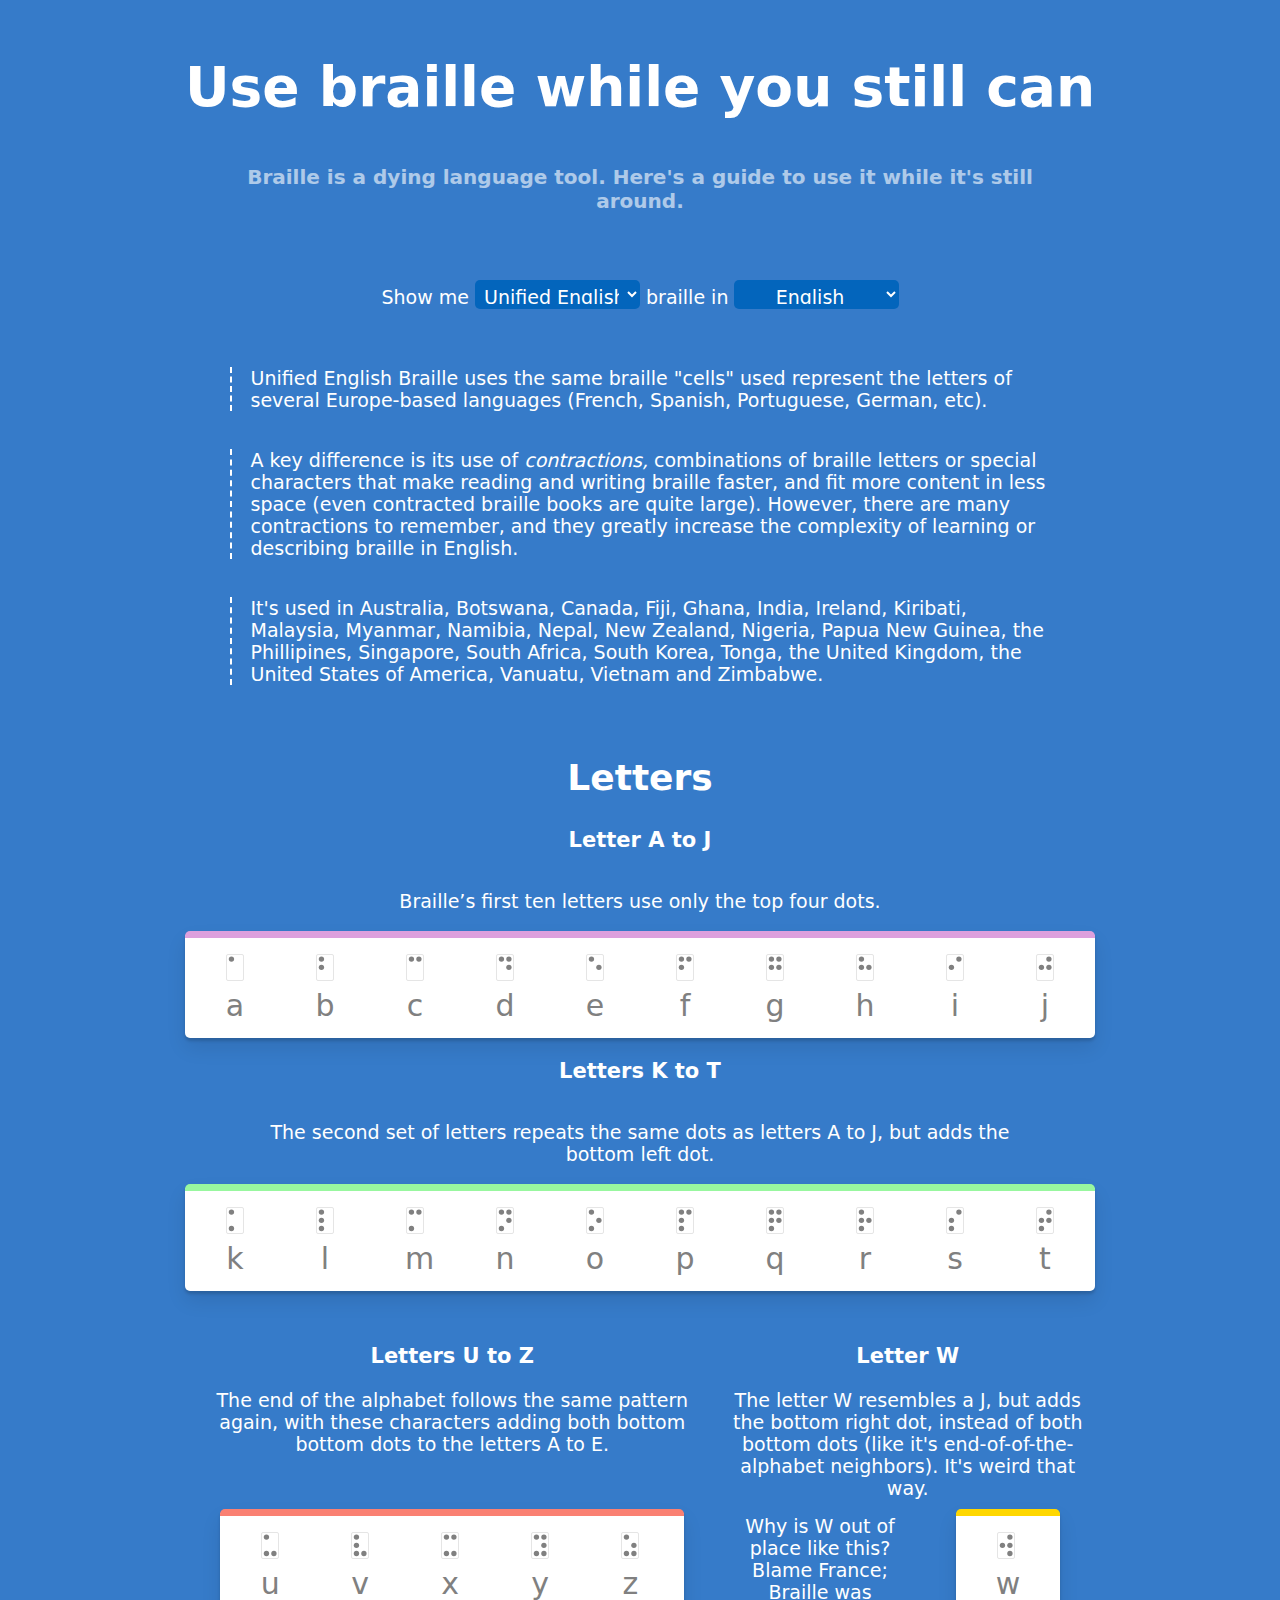
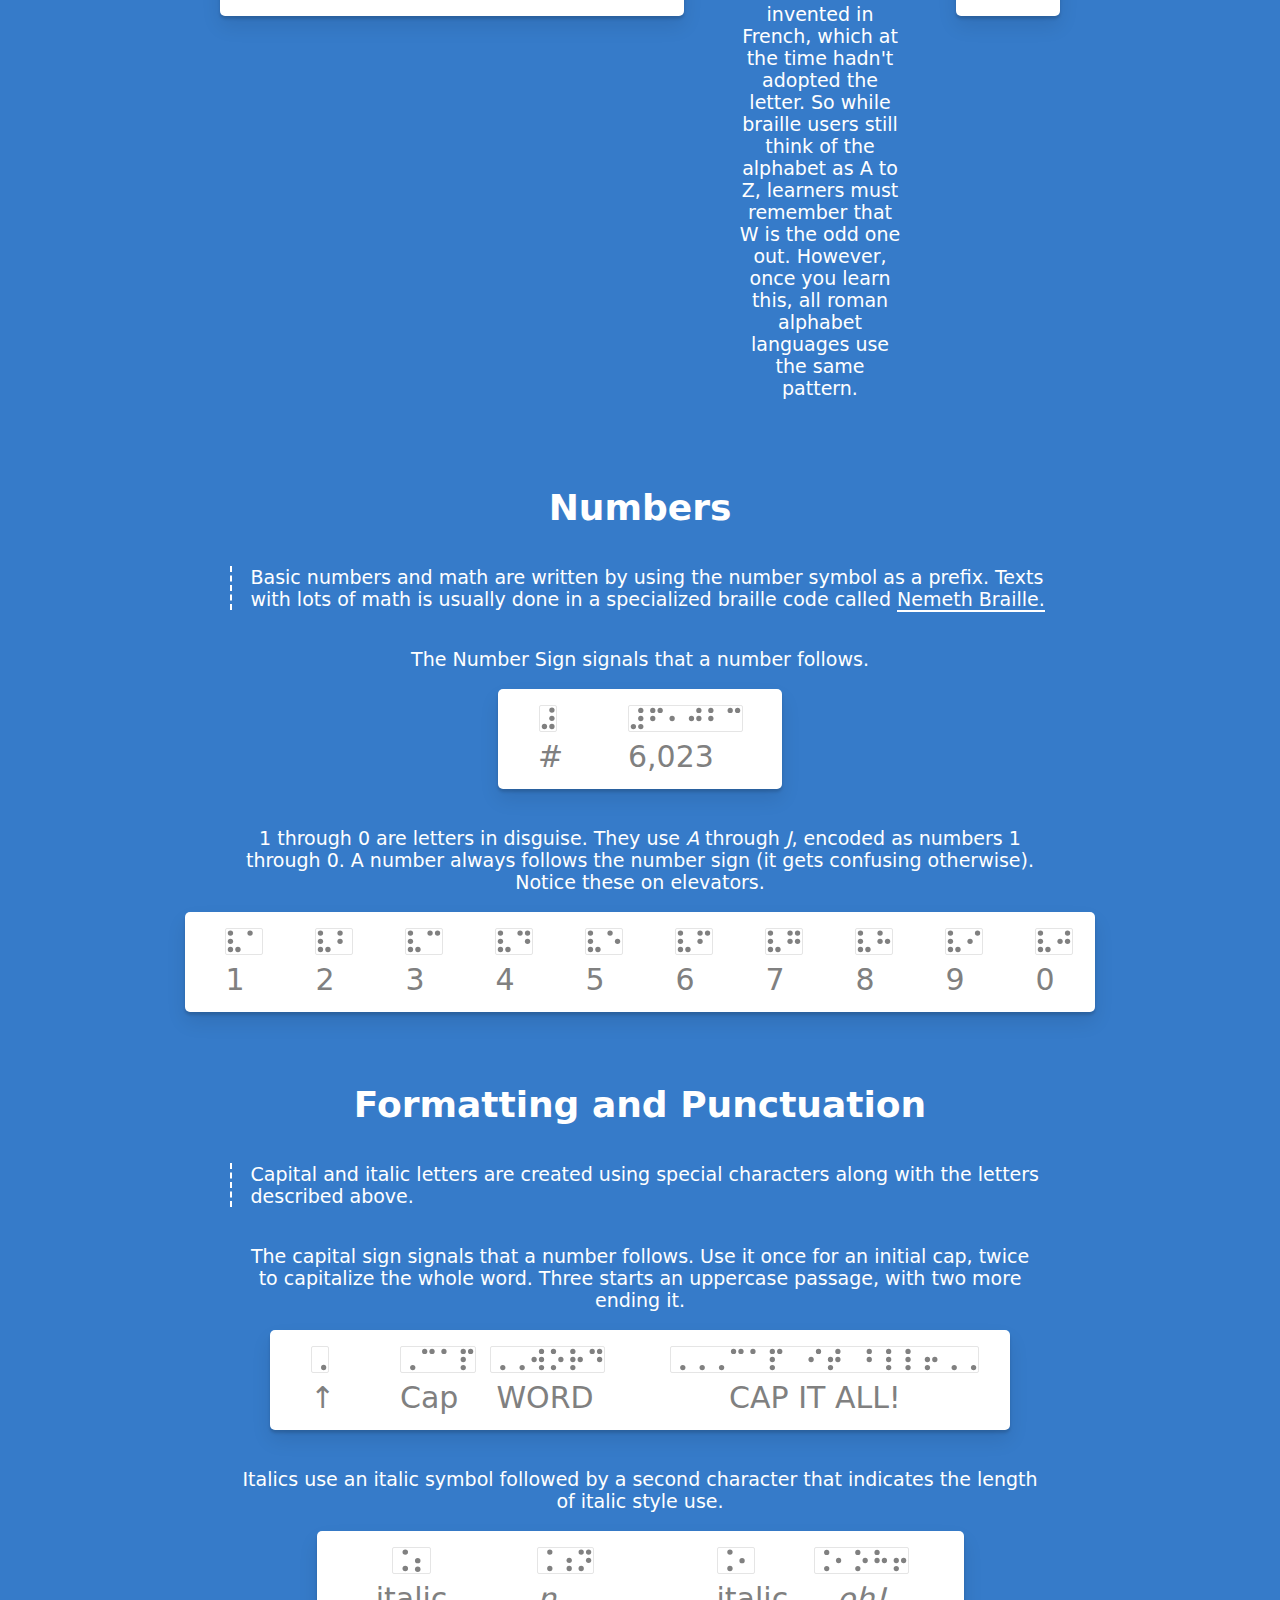
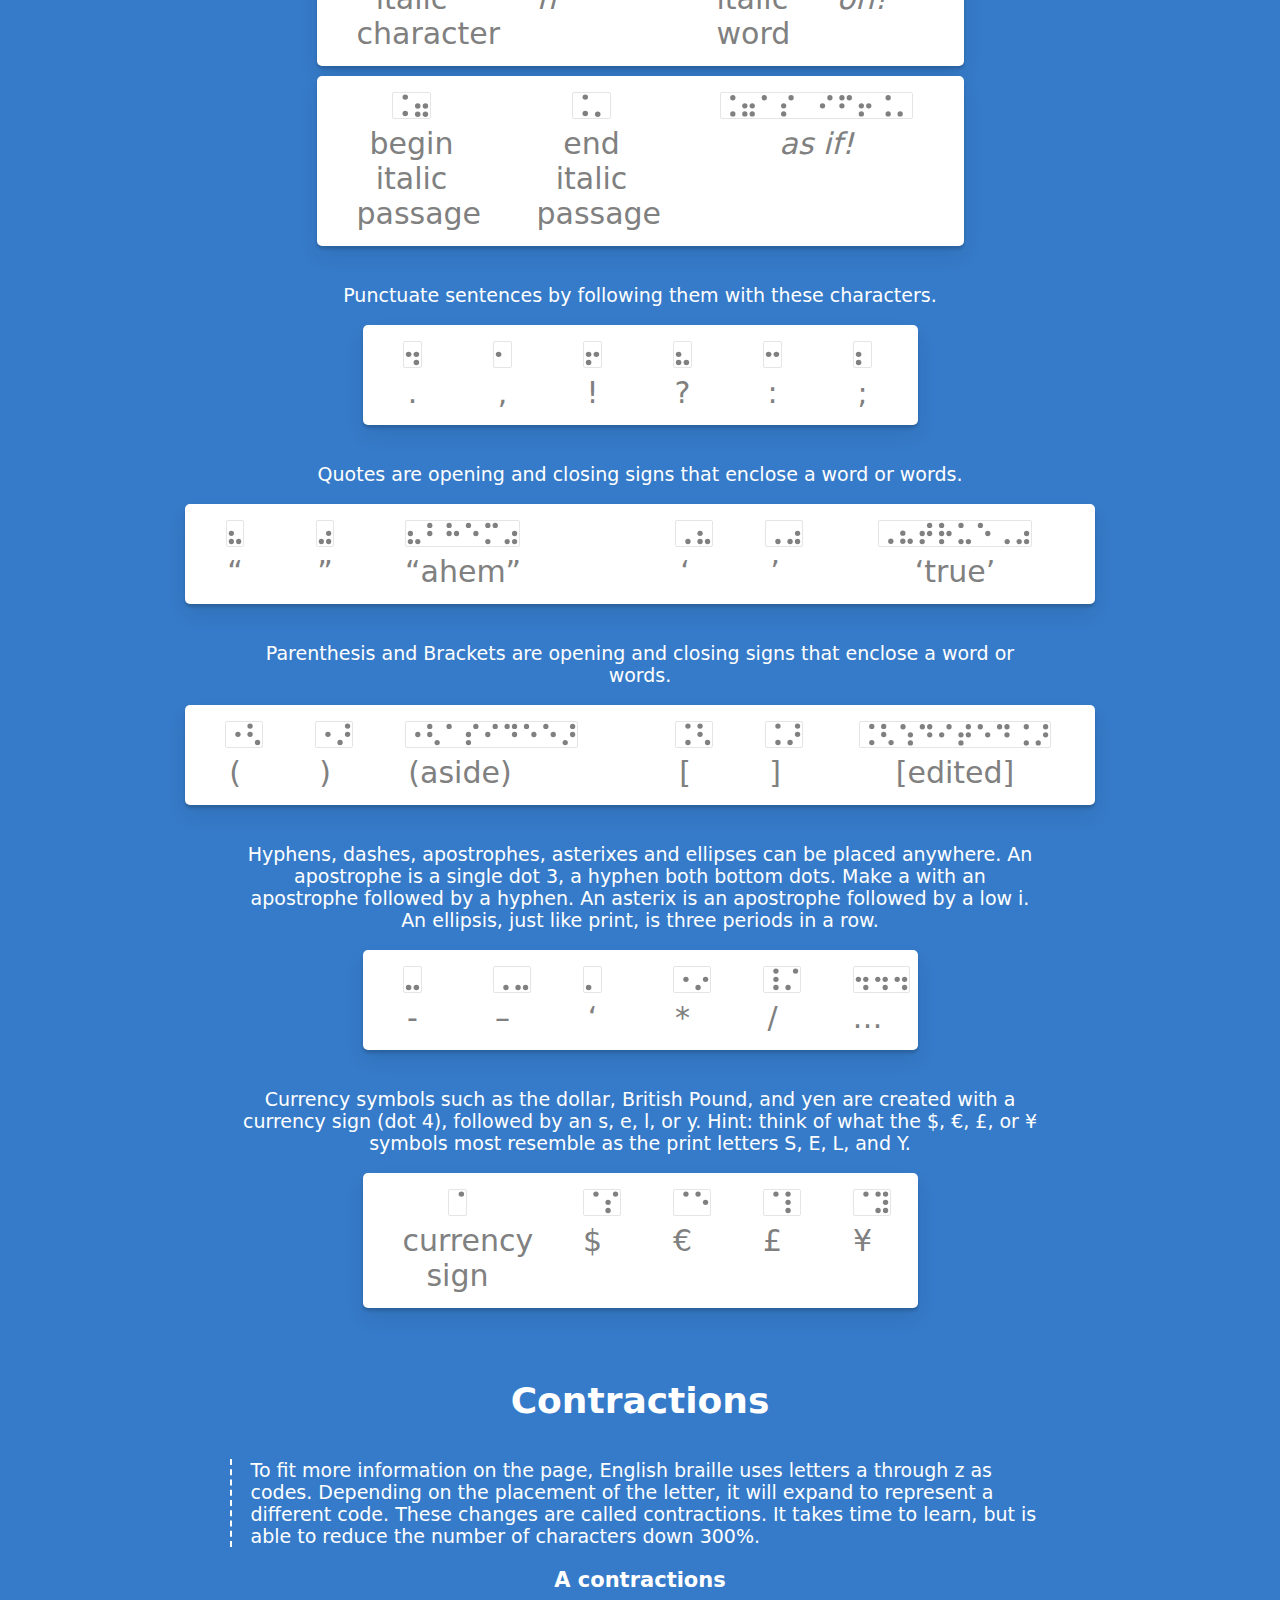
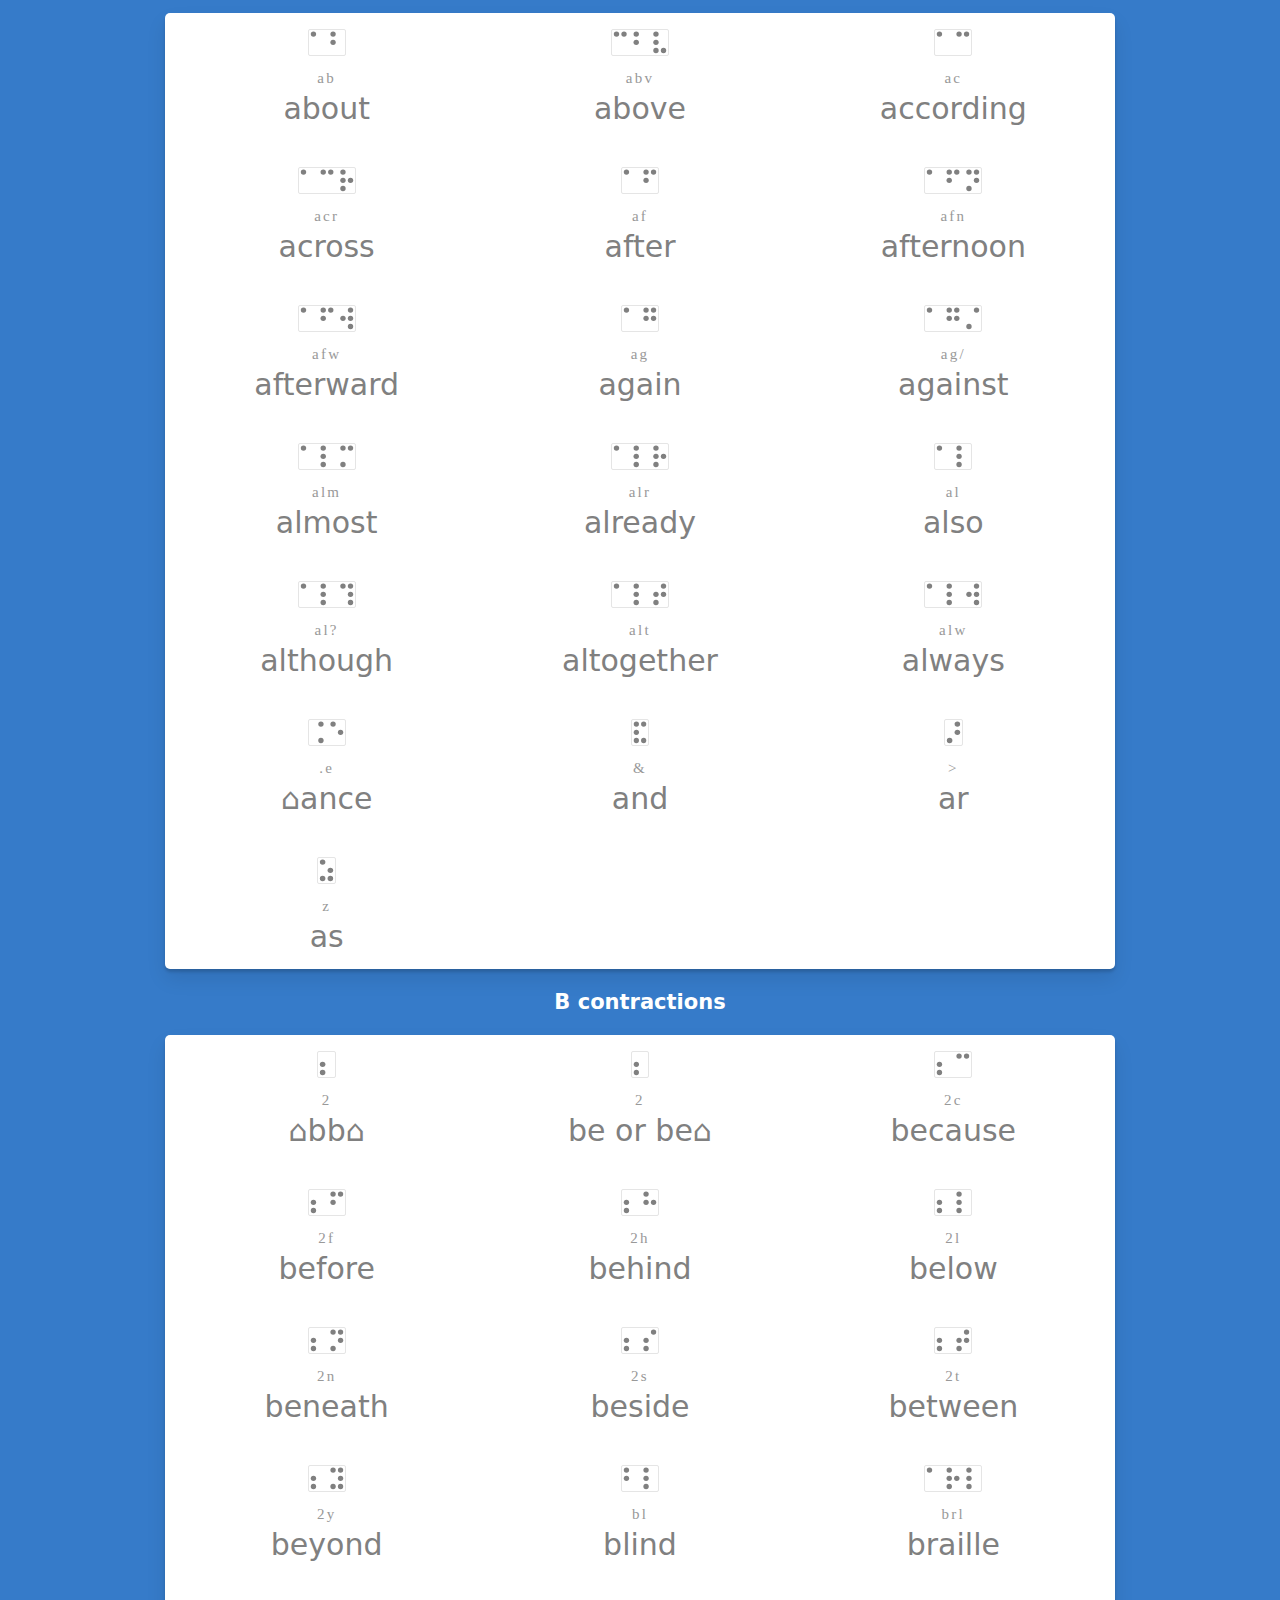
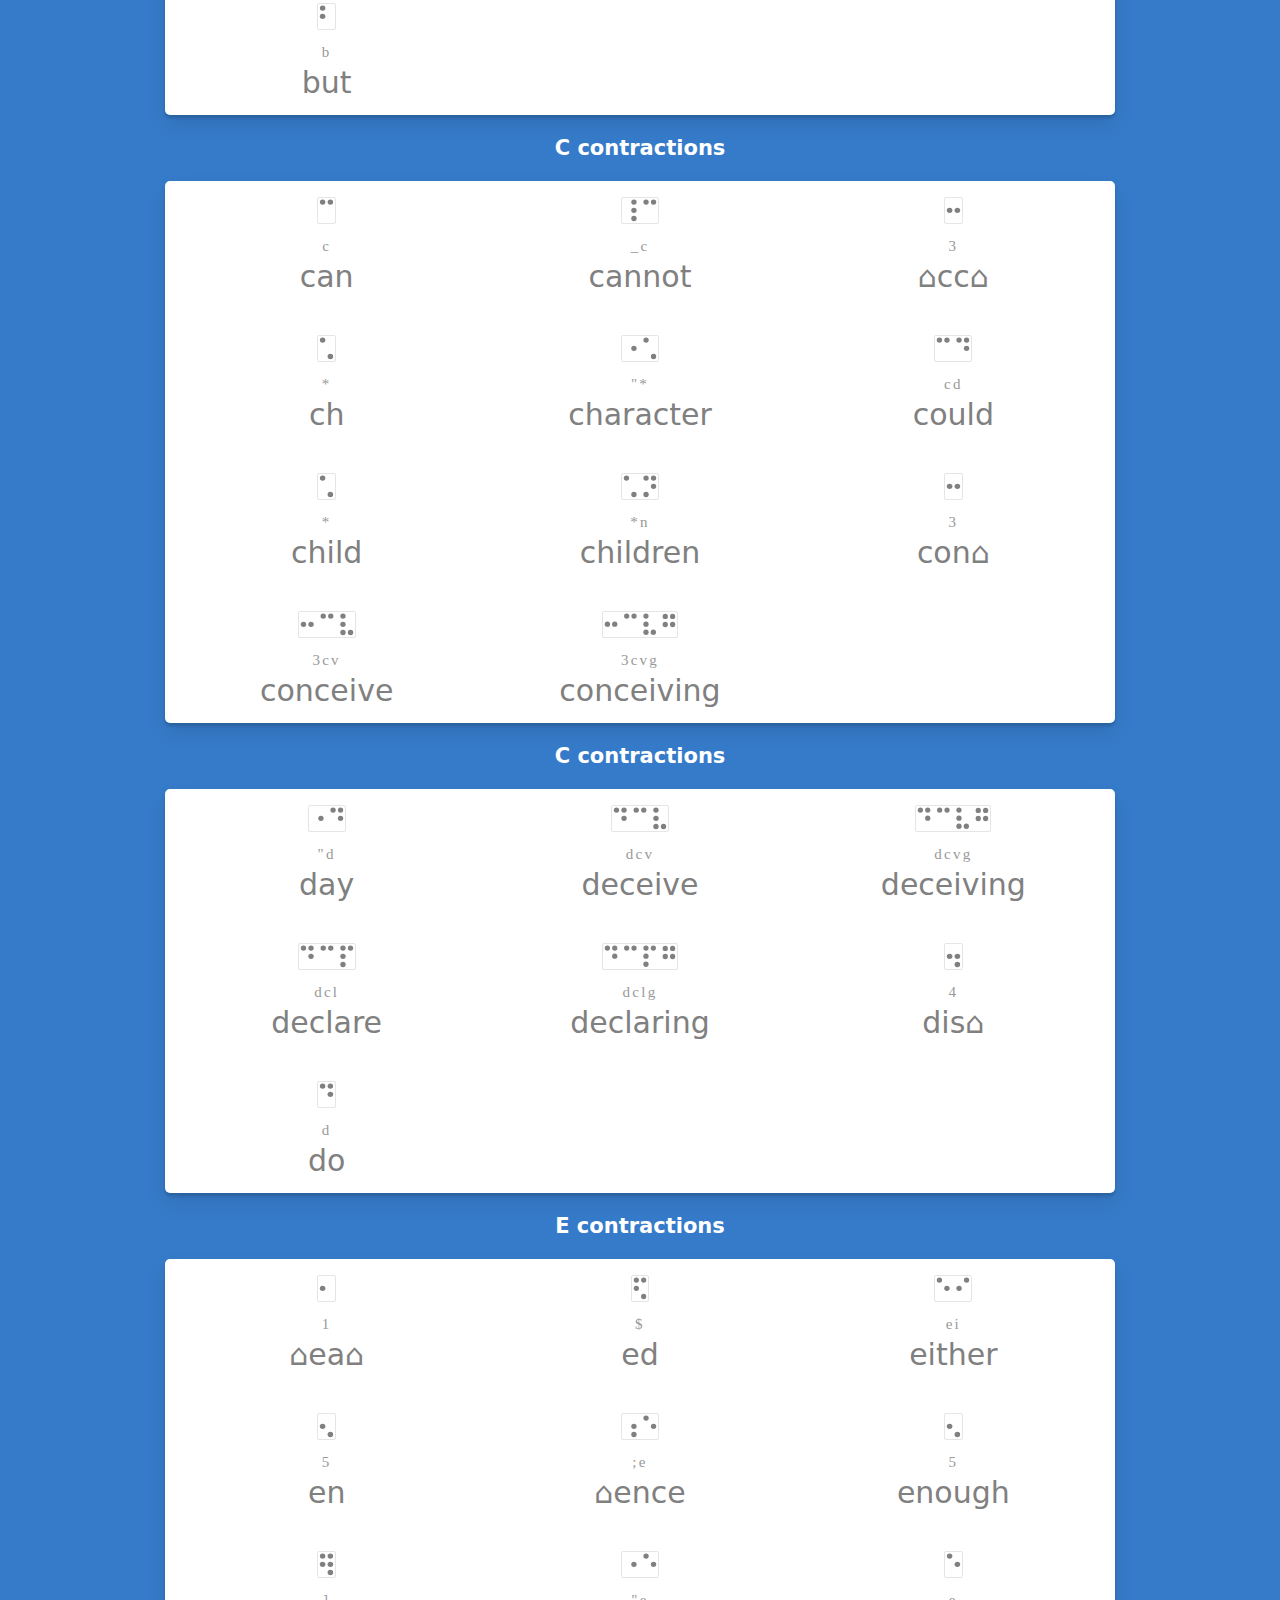
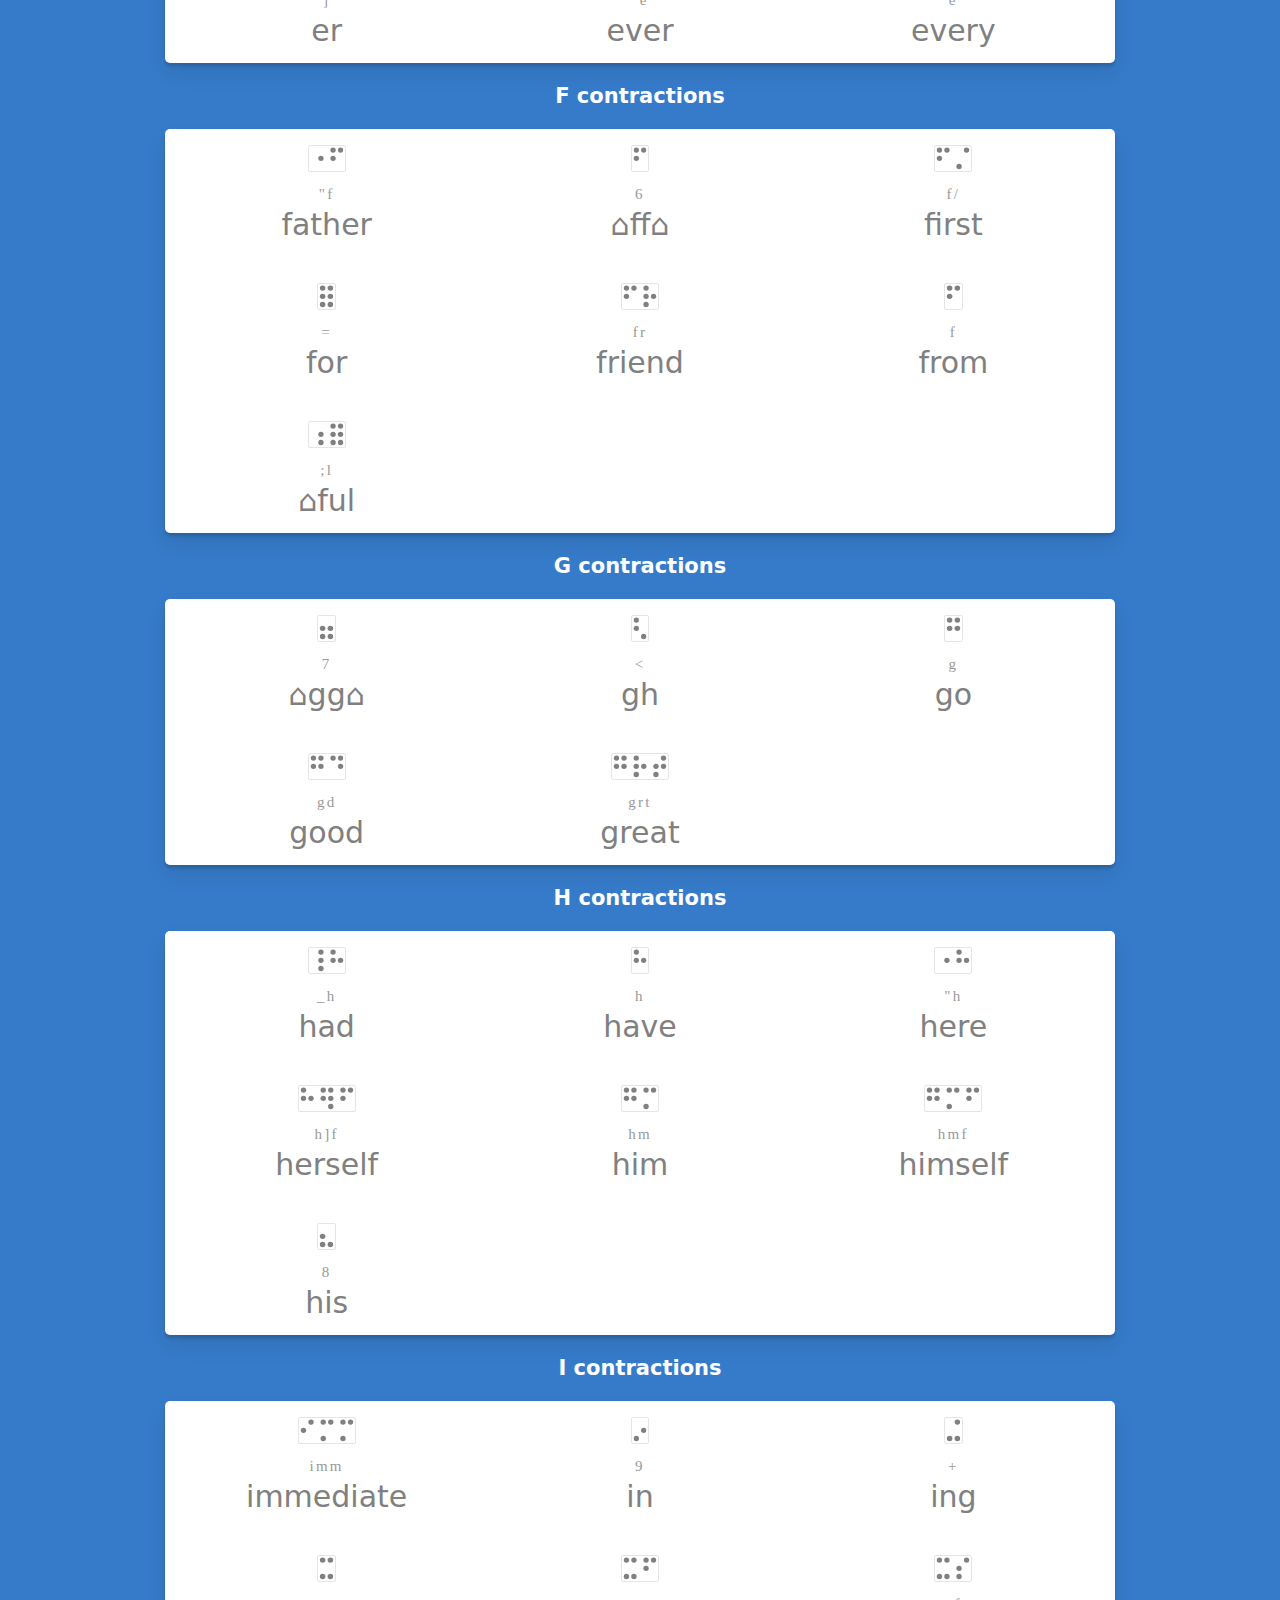
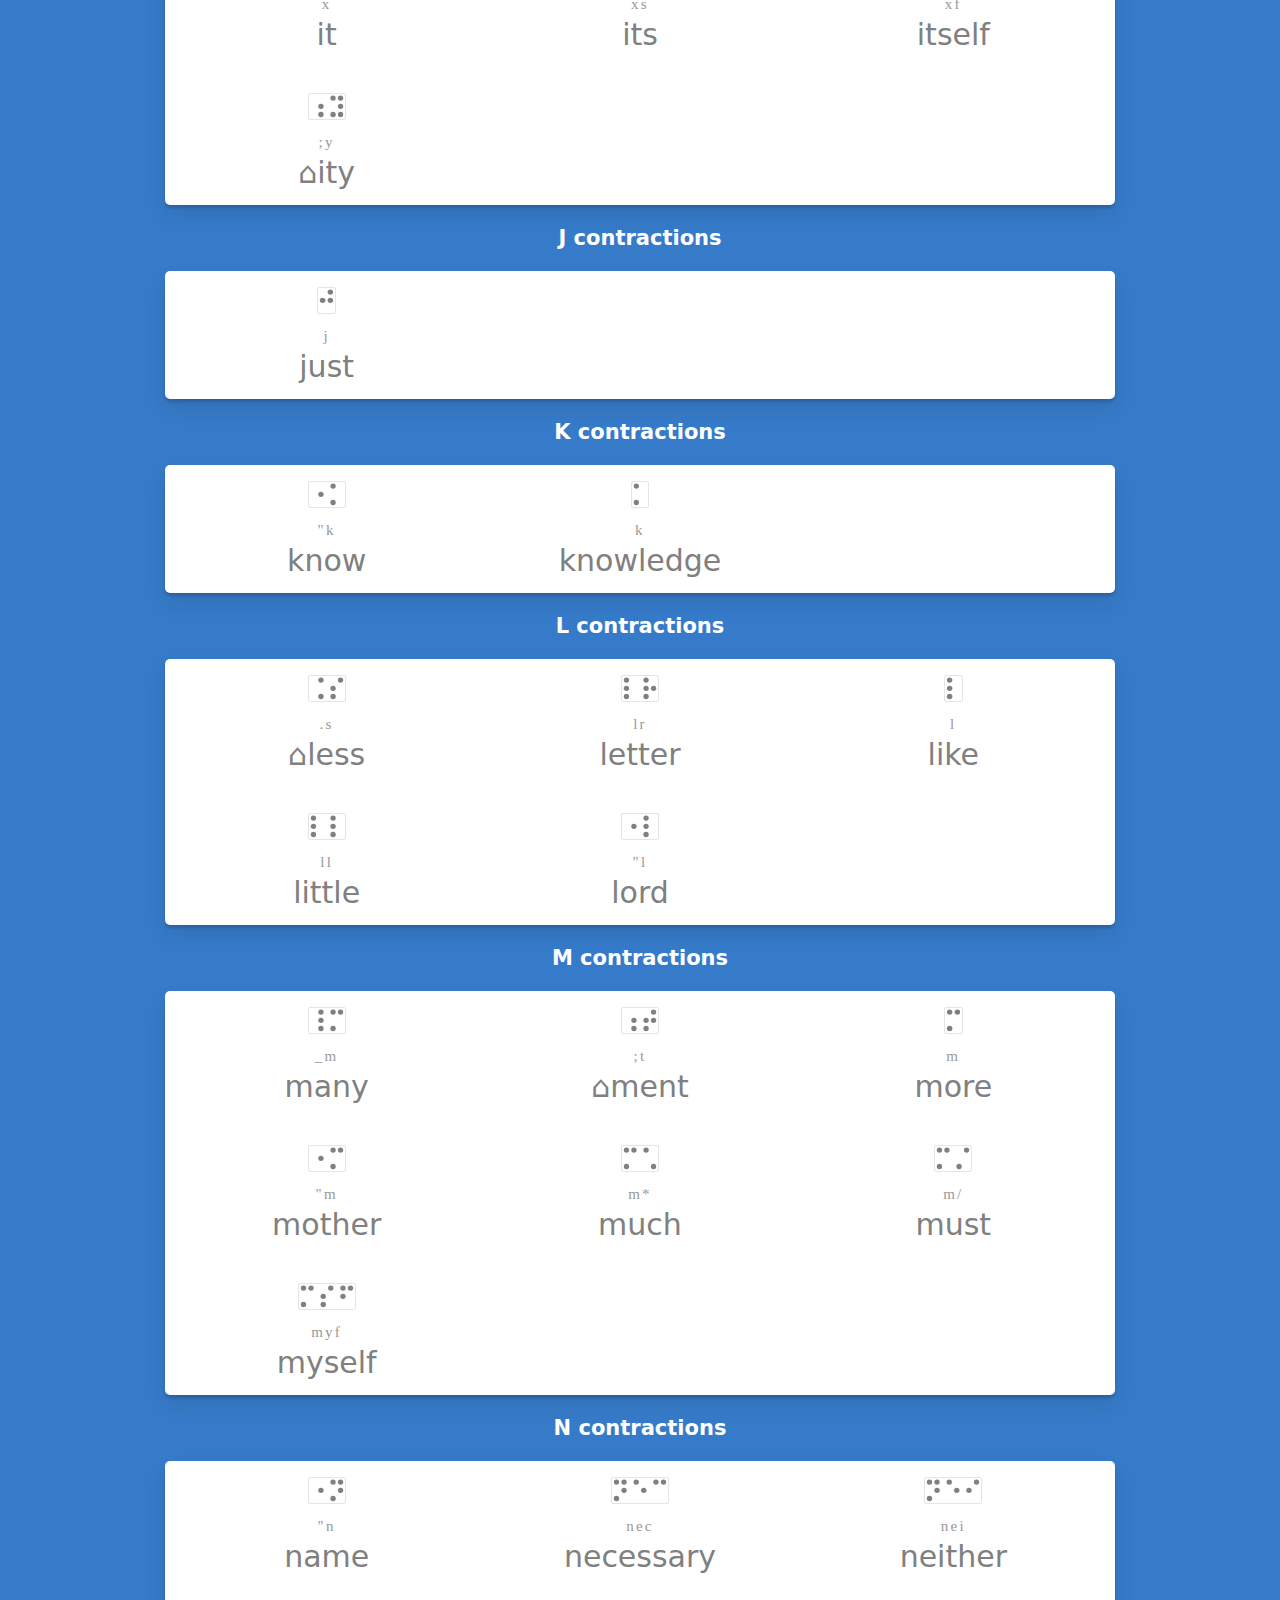
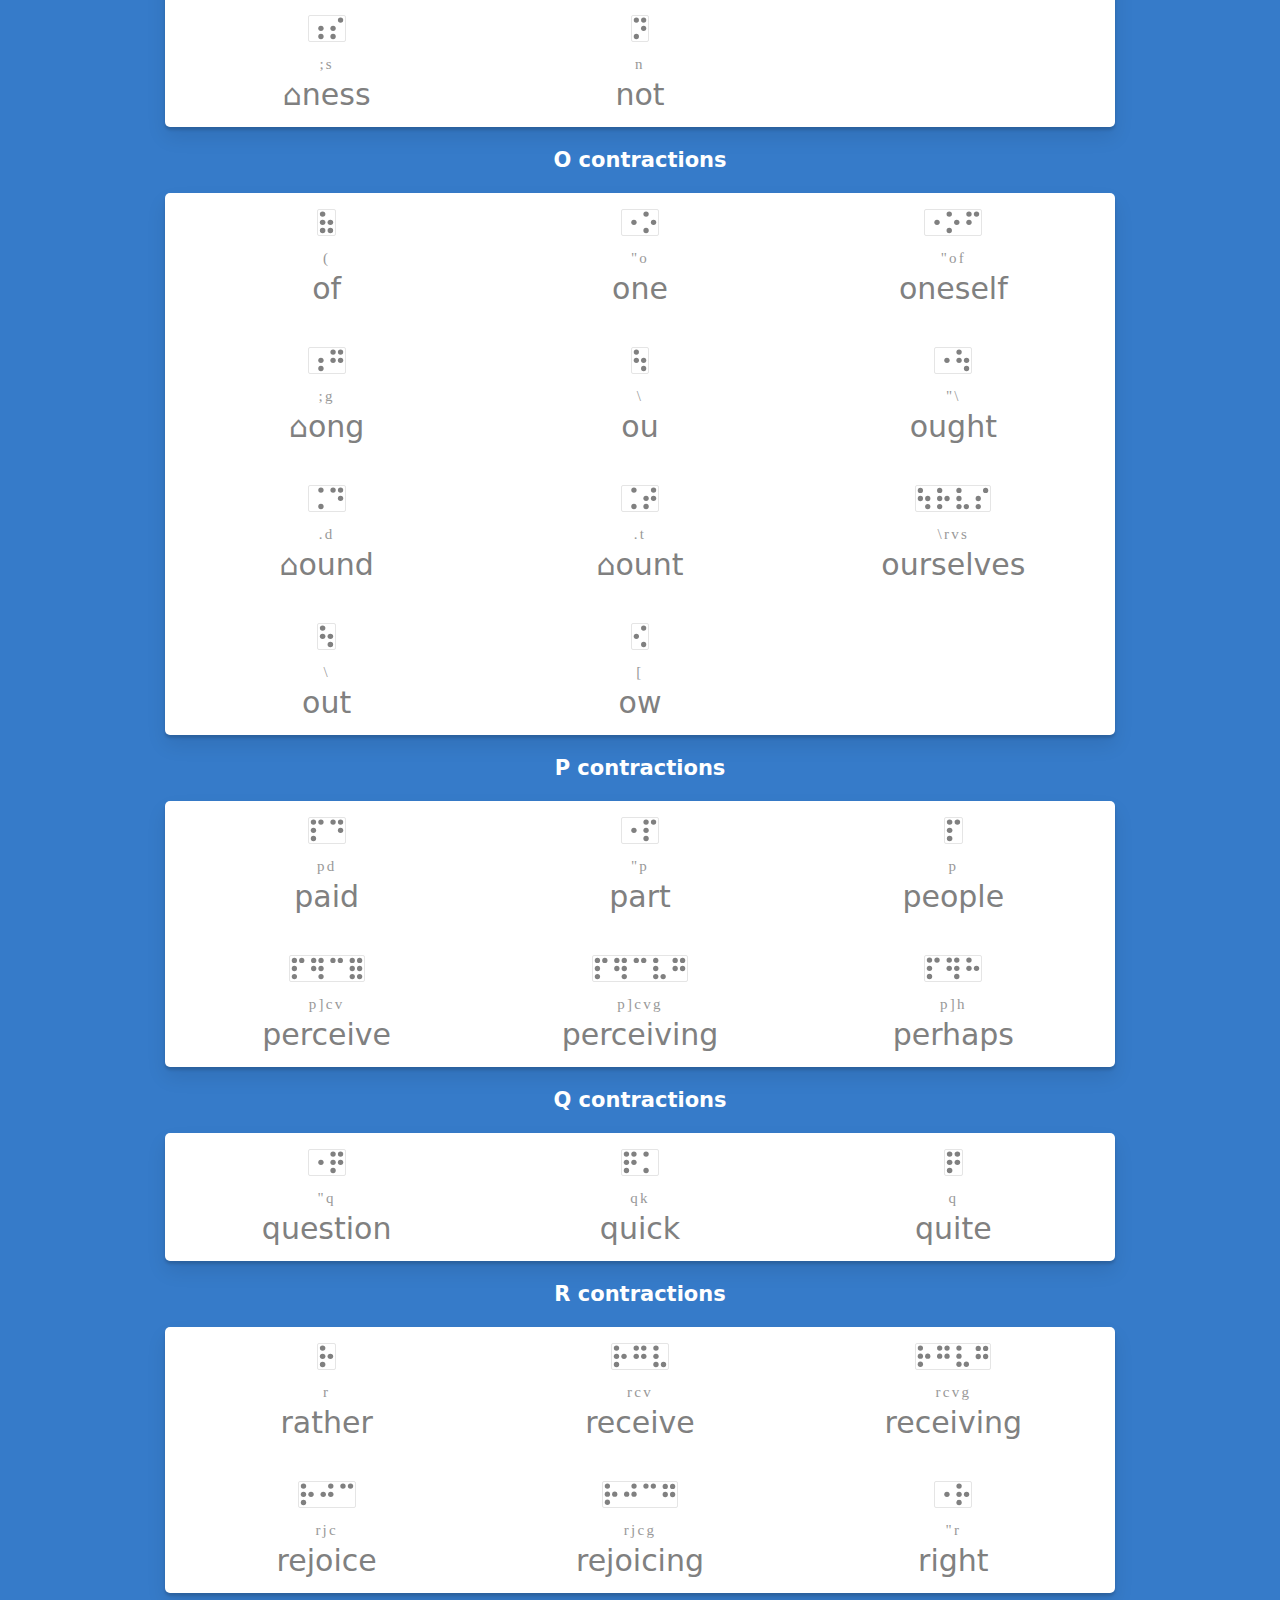
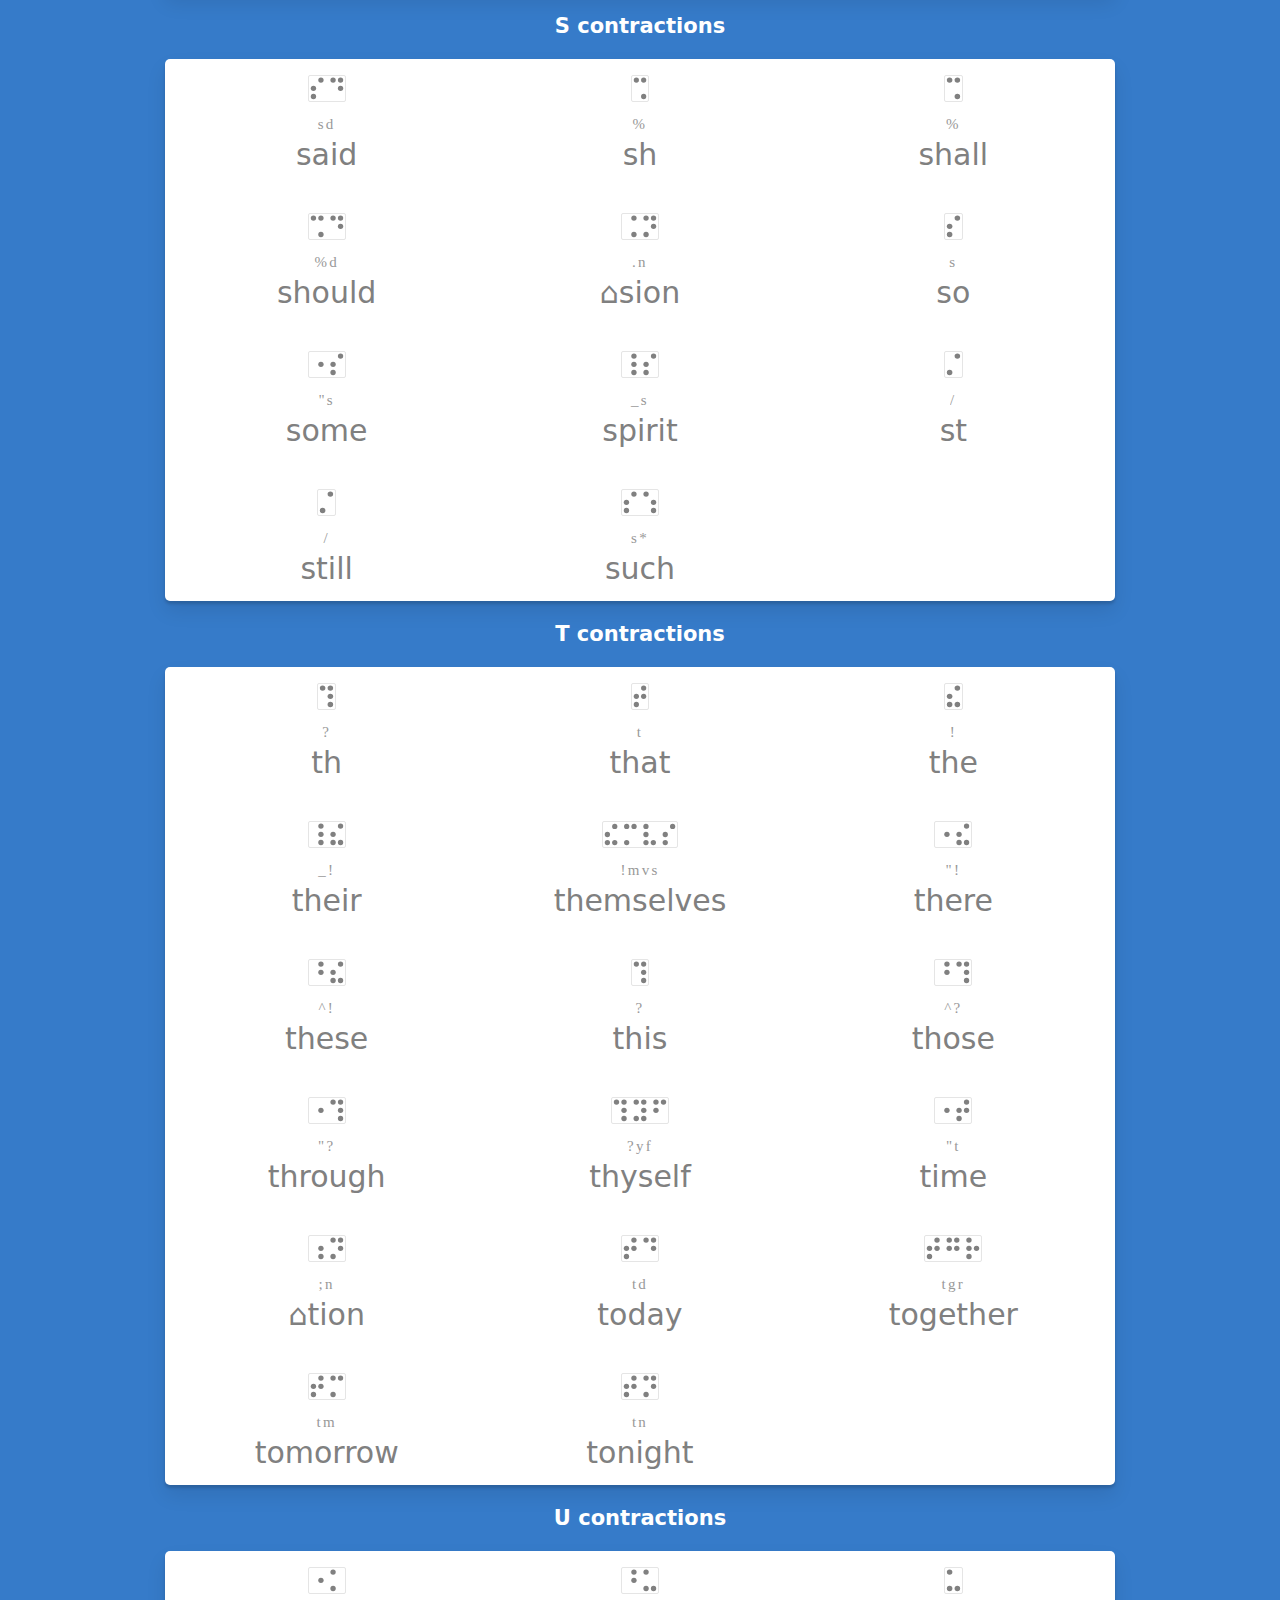
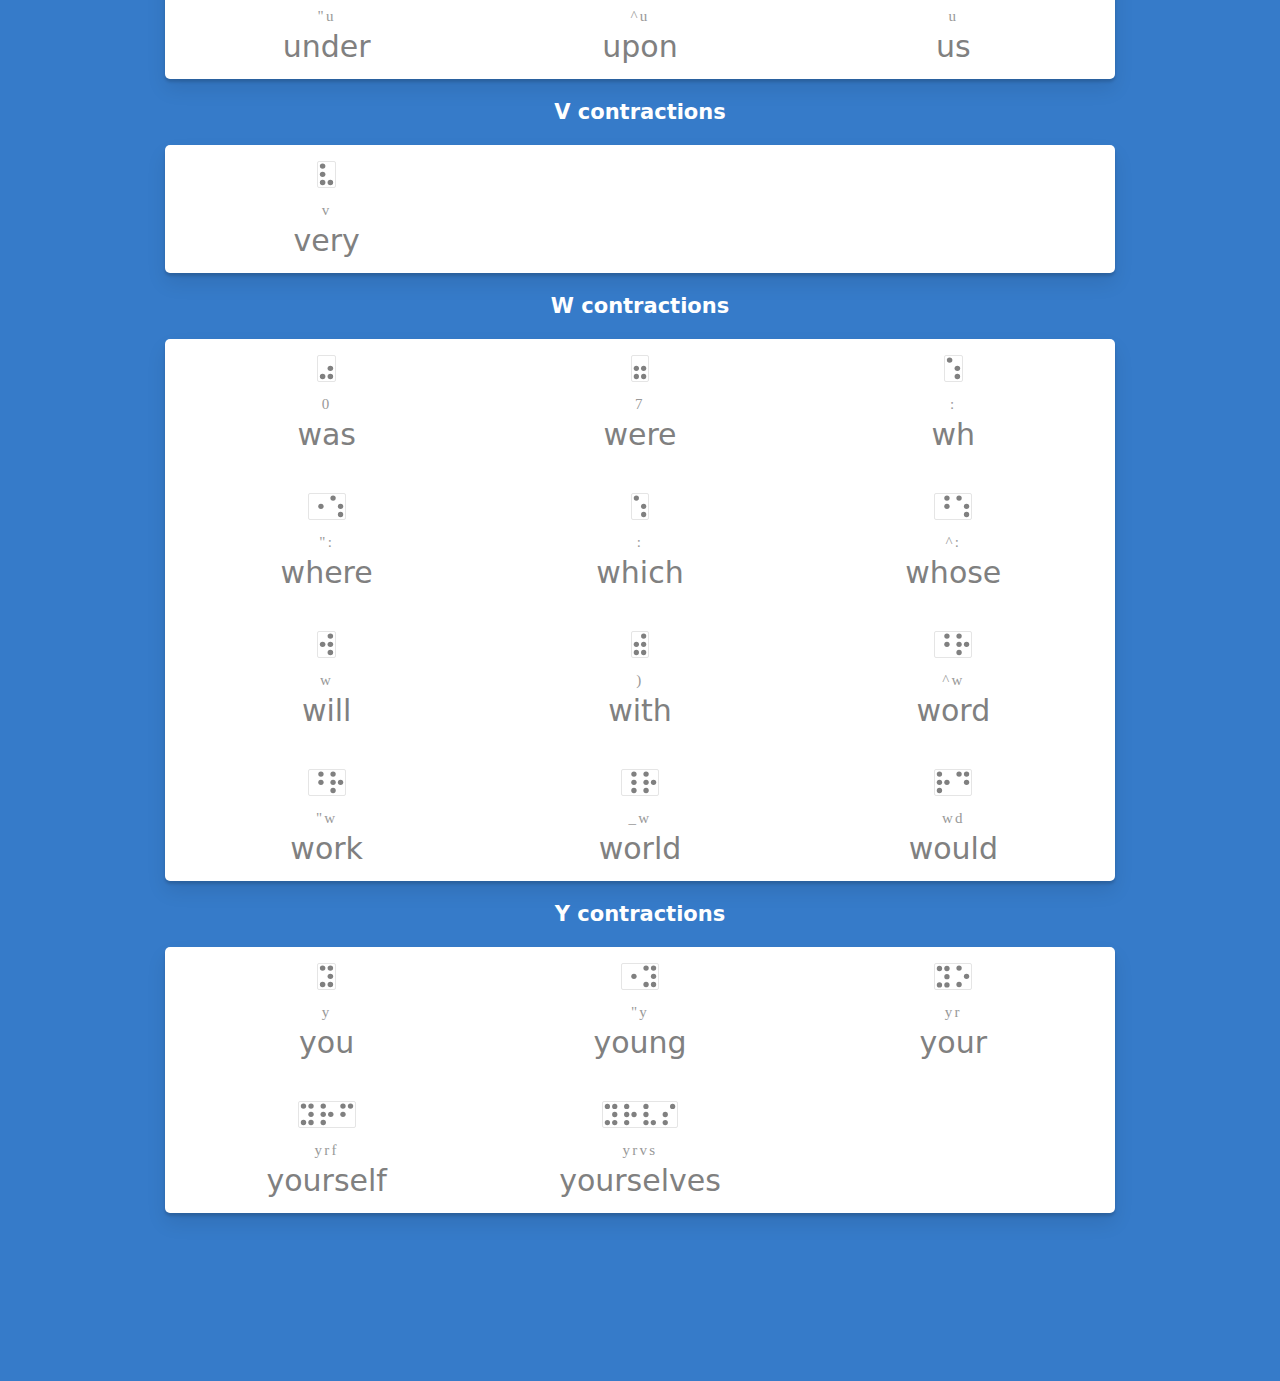
==== commit 83cfde23: "cleanup done, methinks" ====
--- a/index.html
+++ b/index.html
@@ -50,9 +50,9 @@
 <h2>Letters</h2>
 
 <div> 
-	<div>
-		<h3>a to j</h3>
-		<h4>Braille’s first ten letters use only the top four dots.</h4>
+	<div class="content_container_new">
+		<h3>Letter A to J</h3>
+		<p>Braille’s first ten letters use only the top four dots.</p>
 	</div>	
 	<div>
 		<ul class="ten plum">
@@ -67,13 +67,13 @@
 			<li><img src="braille/dot24_i.svg" alt="i is dot 2 4." title="i is dot 2 4."><br>i</li>
 			<li><img src="braille/dot245_j.svg" alt="j is dot 2 4 5." title="j is dot 2 4 5."><br>j</li> 
 		</ul>
-	<div>
-</div>	
-
-<div class = "content"> 
-	<div>
-		<h3>k to t</h3>
-		<h4>The second set of letters repeats the same dots as the first row, but adds the bottom left dot.</h4>
+	</div>
+</div>	
+
+<div> 
+	<div class="content_container_new">
+		<h3>Letters K to T</h3>
+		<p>The second set of letters repeats the same dots as letters A to J, but adds the bottom left dot.</p>
 	</div>	
 	<div>
 		<ul class="ten green">
@@ -88,14 +88,15 @@
 			<li><img src="braille/dot234_s.svg" alt="s is dot 2 3 4" title="s is dot 2 3 4"><br>s</li>
 			<li><img src="braille/dot2345_t.svg" alt="t is dot 2 3 4 5" title="t is dot 2 3 4 5"><br>t</li> 
 		</ul>
+	</div>
+</div>	
+
+
+
+<div class="content_container_new content_grid uz"> 
 	<div>
-</div>	
-
-
-
-<div class="content_grid uz"> 
-	<div>
-		<p><strong><em>U</em> to <em>Z</em></strong> follow the same pattern again, adding both bottom dots.</p>
+		<h3>Letters U to Z</h3>
+		<p>The end of the alphabet follows the same pattern again, with these characters adding both bottom bottom dots to the letters A to E.</p>
 	</div>	
 	<div>
 		<ul class="five salmon">
@@ -107,12 +108,12 @@
 		</ul>
 	</div>
 	<div></div>	
-	<div>
-		<h4>Why is W weirdly out of place? Blame France. Braille was invented in French, which at the time hadn't adopted the letter.</h4>
+	<div class="content_container_new">
+		<h4>Why is W out of place like this? Blame France; Braille was invented in French, which at the time hadn't adopted the letter. So while braille users still think of the alphabet as A to Z, learners must remember that W is the odd one out. However, once you learn this, all roman alphabet languages use the same pattern. </h4>
 	</div>
-	<div>
-		<h3>w</h3>
-			<h4>The letter W resembes a J, adding the bottom right dot.</h4>
+	<div class="content_container_new">
+		<h3>Letter W</h3>
+			<p>The letter W resembles a J, but adds the bottom right dot, instead of both bottom dots (like it's end-of-of-the-alphabet neighbors). It's weird that way.</p>
 	</div>
 	<div>
 		<ul class="one gold">
@@ -221,7 +222,7 @@
 
 
 <div class = "content_container_new">
-	<p><strong>Quotes</strong> are opening and closing signs  that enclose a word or words.</p>
+	<p><strong>Quotes</strong> are opening and closing signs that enclose a word or words.</p>
 </div>
 
 <div>
--- a/styles/main_refactored.css
+++ b/styles/main_refactored.css
@@ -1,3 +1,15 @@
+@font-face {
+  font-family: 'brailleone';
+  src: url('braille_one.ttf'); /* IE9 Compat Modes */
+  src: url('braille_one.ttf') format('truetype'), /* Safari, Android, iOS */
+
+           font-weight: normal;
+    font-style: normal;
+}
+/*https://css-tricks.com/snippets/css/using-font-face/*/
+
+
+
 /* fonts */
 
 /* smallest breakpoint */
@@ -44,9 +56,6 @@
 	font-family: "Segoe UI", "Avenir", Candara, "Bitstream Vera Sans", "DejaVu Sans", "Bitstream Vera Sans", "Trebuchet MS", Verdana, "Verdana Ref", sans-serif;
 	font-weight: 100;
 	color: #FFF;
-/*	background-color: #4484CE;
-*/	
-/*background-color: hsl(212, 58%, 54%);*/
 	background-color: hsl(212, 58%, 50%);
 	text-align: center;
 	padding-top: 10px;
@@ -57,14 +66,12 @@
 	font-size: 24px;
 	font-weight: 900;
 	text-align: center;
-	line-height: 0px;
 }
 
 h2 {
 	font-size: 36px;
 	font-weight: 900;
 	text-align: center;
-	line-height: 40px;
 	margin-top: 2em;
 }
 
@@ -72,7 +79,6 @@
 	font-size: 21px;
 	font-weight: 700;
 	text-align: center;
-	color: #FFF;
 }
 
 h4 {
@@ -93,12 +99,20 @@
 	font-size: 15px;
 	font-weight: 700;
 	text-align: center;
-	color: #FFF;
 	opacity: .6;
 	padding-bottom: 20px;
 	padding-left: 40px;
 	padding-right: 40px;
 
+}
+
+.content_grid {
+	display: grid;
+	grid-template-columns: auto;
+	grid-template-rows: repeat(6, auto);
+	grid-auto-flow: column; 
+	margin: 2em auto;
+	width: 468px;
 }
 
 p {
@@ -111,19 +125,35 @@
 .content_grid p {
 	font-weight: 300;
 	font-size: 19px;
-	text-align: left;
+	text-align: center;
+	
 /*	margin: 1em auto 2em auto;
 */}
 
 
+
+
+.uz div:nth-child(1) {
+	grid-column: 1 / 2;
+	grid-row: 1 / 2;
+	text-align: center;
+}
+
+.uz div:nth-child(5) {
+	grid-column: 1 / 2;
+	grid-row: 4 / 5;
+/*	padding: 0 3em;
+*/}
+
+.uz div:nth-child(4) {
+	grid-column: 1 / 2;
+	grid-row: 6 / 7;
+/*	padding: 0 3em;
+*/}
+
+
 .content_selector {
 margin: 0 4em;
-}
-
-.explainer_box {
-	margin: 2em auto;
-	text-align: left;
-	width: 90%;
 }
 
 select {
@@ -146,14 +176,6 @@
 }
 
 
-
-
-/*svg {
-  border: 5px solid currentColor;
-}*/
-
-/* grid */
-
 ul {
 	border-radius: 5px;
 	background-color: white;
@@ -167,18 +189,13 @@
 	grid-column-gap: 10px;
 	margin: 10px auto;
 }
-.content {
-}
 
 .contractions {
 	display: grid;
 	grid-template-columns: 1fr 1fr;
 	margin: 0 auto;
-	/*line-height: 1em;*/
-}
-
-.contractions li {
-}
+}
+
 
 .contractions li div:nth-child(2) {
 	font-size: 50%;
@@ -186,35 +203,10 @@
 	letter-spacing: .15em;
 	padding-top: .2em;
 	margin: 4px 0;
-/*	color: red;
-*/}
-
-.content_grid {
-	display: grid;
-	grid-template-columns: auto;
-	grid-template-rows: repeat(6, auto);
-	grid-auto-flow: column; 
-	margin: 2em auto;
-	width: 468px;
-}
-
-.uz div:nth-child(1) {
-	grid-column: 1 / 2;
-	grid-row: 1 / 2;
-	padding: 0 3em;
-}
-
-.uz div:nth-child(5) {
-	grid-column: 1 / 2;
-	grid-row: 4 / 5;
-	padding: 0 3em;
-}
-
-.uz div:nth-child(4) {
-	grid-column: 1 / 2;
-	grid-row: 6 / 7;
-	padding: 0 3em;
-}
+	font-family: 'brailleone', serif, Verdana, "Verdana Ref", sans-serif;
+}
+
+
 
 .flex {
 }
@@ -534,17 +526,18 @@
 	padding: 5px 5px 5px 5px;
 	display: grid;
 	grid-template-columns: repeat(1, 38px);
-		background-color: white;
+	background-color: white;
 }
 
 
 
 li {
 	color: grey;
-	padding-top: 5px;
-	padding-bottom: 5px;
-	font-size: 35px;
-	text-align: center;
+	font-size: 30px;
+	padding: 5px 1em 5px 1em; 
+	text-align: center;
+	user-select: none;
+	transition:all 0.2s ease;
 }
 
 
@@ -557,7 +550,6 @@
 li:hover {
 	border-radius: 6px;
 	color: white;
-	margin: -5px;
 	background-color: hsl(212, 100%, 20%);
 	transition:all 0.2s ease;
 }
@@ -565,13 +557,15 @@
 img {
 	border: 1px #E5E5E5 solid;
 	border-radius: 2px;
-	padding: 4px;
+	transition:all 0.2s ease;
 
 }
 
 li:hover img {
 	border: 1px grey solid;
 	fill: white;
+	height: 30px;
+	transition:all 0.2s ease;
 }
 
 li:hover img {
@@ -579,25 +573,10 @@
 ;
 }
 
-
-
-img #con_afw #Oval-Copy {
-	fill: red;
-}
-
-
-
-/*img .braille {
-    height: auto; 
-    width: auto; 
-    max-width: 300px; 
-    max-height: 300px;
-}
-*/
-
-img {
-	/*width: 60%;*/
-}
+.content_container_new p {
+	text-align: left;
+}
+
 
 @media (min-width: 550px) { /*------------------------------------*/
 
@@ -621,15 +600,19 @@
 main {
 	width: 600px;
 	margin: 0 auto;
-}
-
-.explainer_box {
-	margin: 2em auto;
-	padding-left: 1em;
-	padding-bottom: 2em;
-	border-left: 2px dashed white;
-	text-align: left;
-	width: 600px;
+	padding-bottom: 10em;
+}
+
+body {
+	padding-top: 10px;
+}
+
+h1 {
+	font-size: 40px;
+}
+
+h6 {
+	font-size: 20px;
 }
 
 p {
@@ -655,25 +638,6 @@
 }
 
 
-
-.strip_intro {
-	padding-left: 0;
-	border-left: none;
-	text-align: center;
-	width: 600px;
-}
-
-body {
-	padding-top: 10px;
-}
-
-h1 {
-	font-size: 40px;
-}
-
-h6 {
-	font-size: 20px;
-}
 
 
 .ten {
@@ -795,20 +759,8 @@
 .content_strip div:nth-child(8) h4 {
 	position: relative;
 	top:60px;
-
-	li {
-	font-size: 40px;
-	}
-
-	li:hover {
-		color: red;
-	}
-
-	img {width: 50%;
-	}
-
-}
-
+	background-color: red;
+}
 
 
 
@@ -844,19 +796,9 @@
 	margin: 0 auto;
 }
 
-.content_selector {
-margin: 0 2em;
-}
-
-.contractions {
-	grid-template-columns: 1fr 1fr 1fr;
-}
-
-.explainer_box {
-	margin: 2em auto;
-	text-align: left;
-	width: 800px;
-}
+	h1 {
+		font-size: 55px;
+	}
 
 p {
 	text-align: left;
@@ -876,24 +818,13 @@
 	text-align: center;
 }
 
-.strip_intro {
-	padding-left: 0;
-	border-left: none;
-	text-align: center;
-	width: 800px;
-}
-
-	h1 {
-		font-size: 55px;
-	}
-
-	.content_strip {
-/*		margin: auto auto;
-		display: grid;
-		width: 801px;
-		grid-template-columns: repeat(10, 80px);
-*//*		background-color: red;
-*/	}
+.content_selector {
+margin: 0 2em;
+}
+
+.contractions {
+	grid-template-columns: 1fr 1fr 1fr;
+}
 
 .content_grid {
 	display: grid;
@@ -927,8 +858,6 @@
 	grid-row: 2 / 3;
 }
 
-
-
 .ten {
 	grid-template-columns: repeat(10, 80px);
 	grid-template-rows: repeat(1, auto);
@@ -985,6 +914,10 @@
 	width: 84px;
 }
 
+.uz_grid {
+	grid-template-columns: repeat(5, 80px);
+}
+
 
 .span1x {
 	grid-column-start: 1;
@@ -1064,155 +997,3 @@
 }
 
 
-
-
-
-	.uz_grid {
-	grid-template-columns: repeat(5, 80px);
-	}
-
-	.number_example {
-	grid-template-columns: repeat(5, 80px);
-	}
-
-	.content_strip div:nth-child(1) {
-	grid-column: 1 / 11;
-	grid-row: 1 / 2;
-	}
-
-	.content_strip div:nth-child(2) {
-		grid-column: 1 / 11;
-		grid-row: 2 / 3;
-	/*		background-color: orange;
-	*/
-	}
-
-	.content_strip div:nth-child(3) {
-		grid-column: 1 / 11;
-		grid-row: 3 / 4 ;
-	/*		background-color: yellow;
-	*/
-	}
-
-	.content_strip div:nth-child(4) {
-		grid-column: 1 / 11;
-		grid-row: 4 / 5;
-	/*		background-color: green;
-	*/
-	}
-
-	.content_strip div:nth-child(5) {
-		grid-column: 1 / 6;
-		grid-row: 5 / 6;
-	/*		background-color: blue;
-	*/
-	}
-
-	.content_strip div:nth-child(6) {
-		grid-column: 1 / 6;
-		grid-row: 6 / 7;
-	/*		background-color: purple;
-	*/
-	}
-
-	.content_strip div:nth-child(7) {
-		grid-column: 7 / 11;
-		grid-row: 5 / 6;
-	/*		background-color: red;
-	*/
-	}
-
-	.content_strip div:nth-child(8) {
-		grid-column: 7 / 11;
-		grid-row: 6 / 7;
-		padding-right: 108px;
-			text-align: right;
-
-	/*		background-color: orange;
-	*/
-	}
-
-	.content_strip div:nth-child(9) {
-		grid-column: 10 / 11;
-		grid-row: 6 / 7;
-	}
-
-	.content_strip div:nth-child(8) h4 {
-	position: relative;
-	top:50px;
-
-/*	img {width: 300%;
-	}*/
-
-
-}
-
-
-
-@media (min-width: 2200px) {  /* - - - - - - - - - - - - - - - - - - */
-
-
-body
-{
-background-color: white;
-
-}
-
-#maincontent {
-}
-
-/*#maincontent:nth-child(2) {
-	grid-column: 2 / 3;
-	background-color: red;
-}
-*/
-
-.poster {
-	display: inline-grid;
-	grid-template-columns: 1fr 1fr;
-}
-
-.poster_col_1 {	
-	grid-column: 1 / 2;
-	background-color: red;
-}
-
-.poster_col_2 {	
-	grid-column: 2 / 3;
-	background-color: blue;
-}
-
-
-body p,h1,h2,h3,h4,h5,h6,select {
-	display: none;
-}
-
-ul,li {
-	background-color: white;
-	box-shadow: none;
-}
-
-
-.plum {
-	border-top: 7px solid white;
-}
-
-.salmon {
-	border-top: 7px solid white;
-}
-
-.gold {
-	border-top: 7px solid white;
-}
-
-.green {
-	border-top: 7px solid white;
-}
-
-/*body:nth-child(1) {
-	grid-column: 1 / 2
-}*/
-
-body:nth-child(2) {
-	grid-column: 3 / 4
-}
